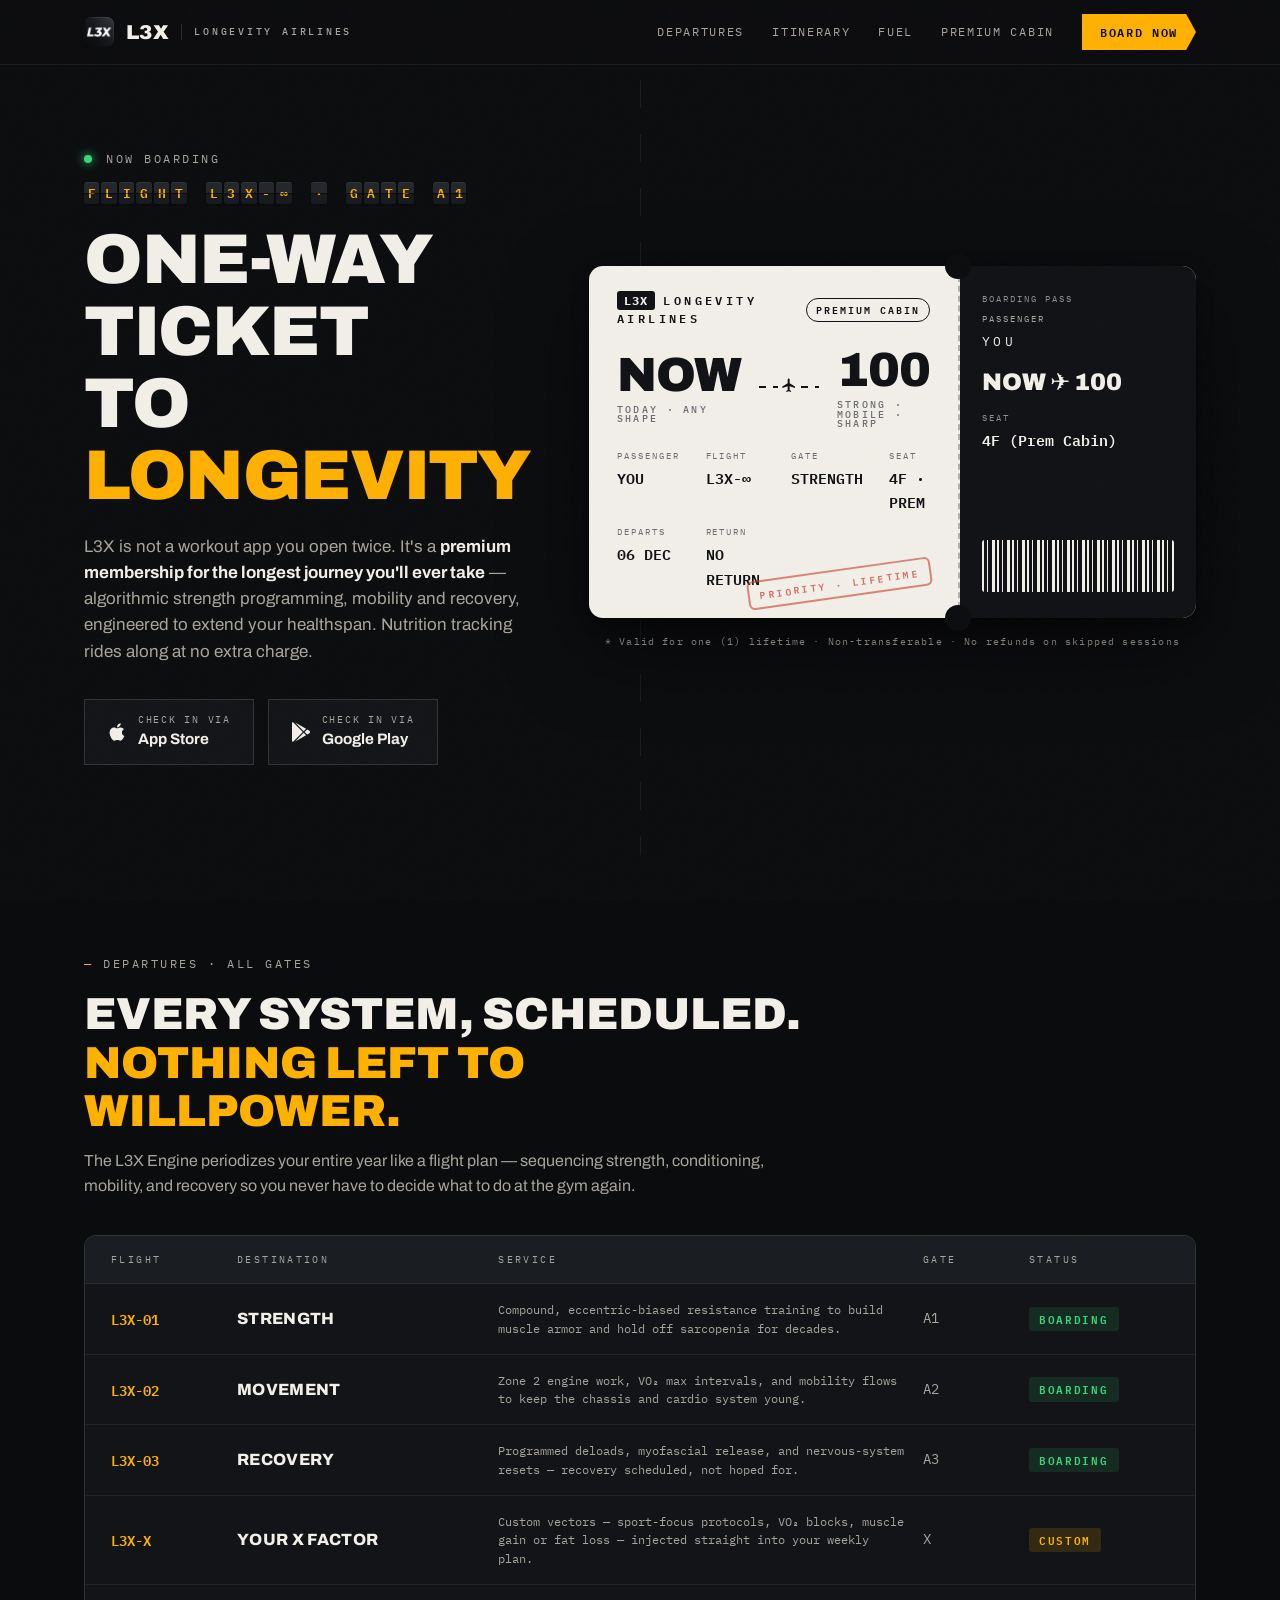
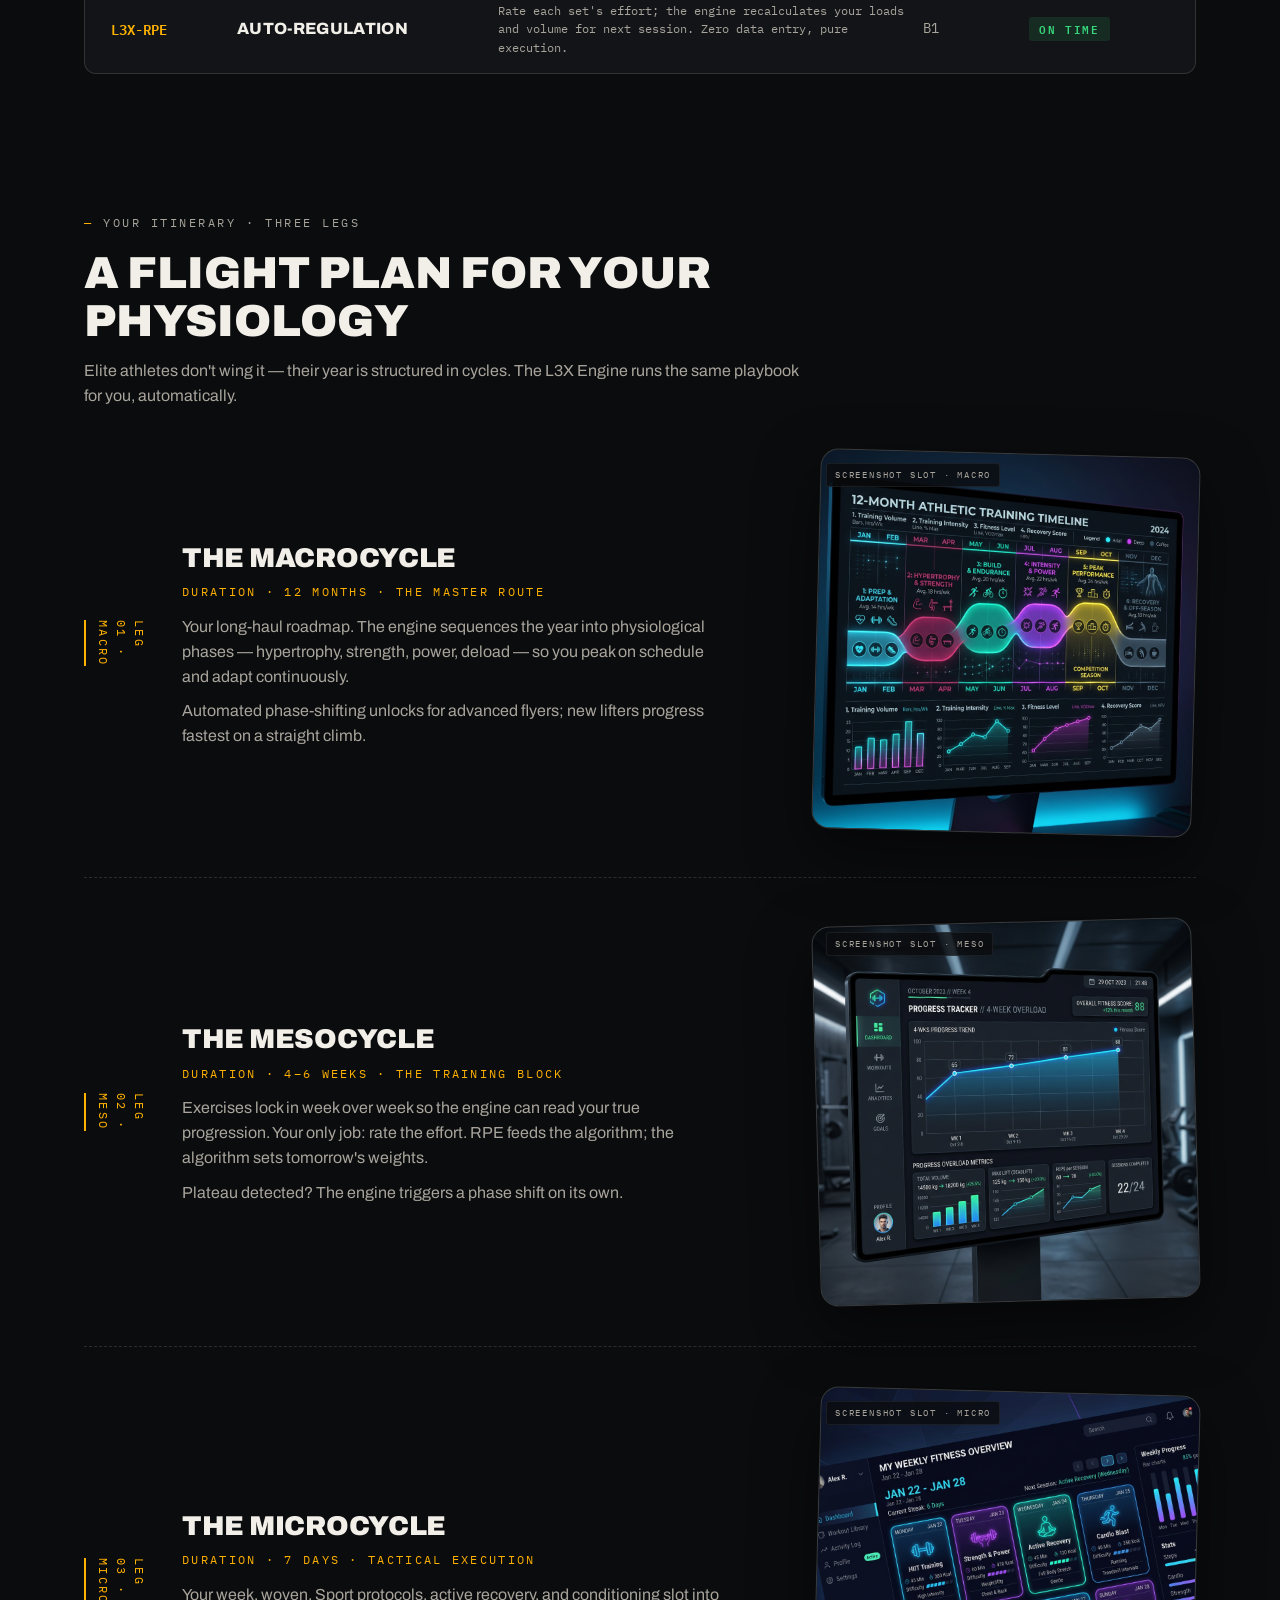
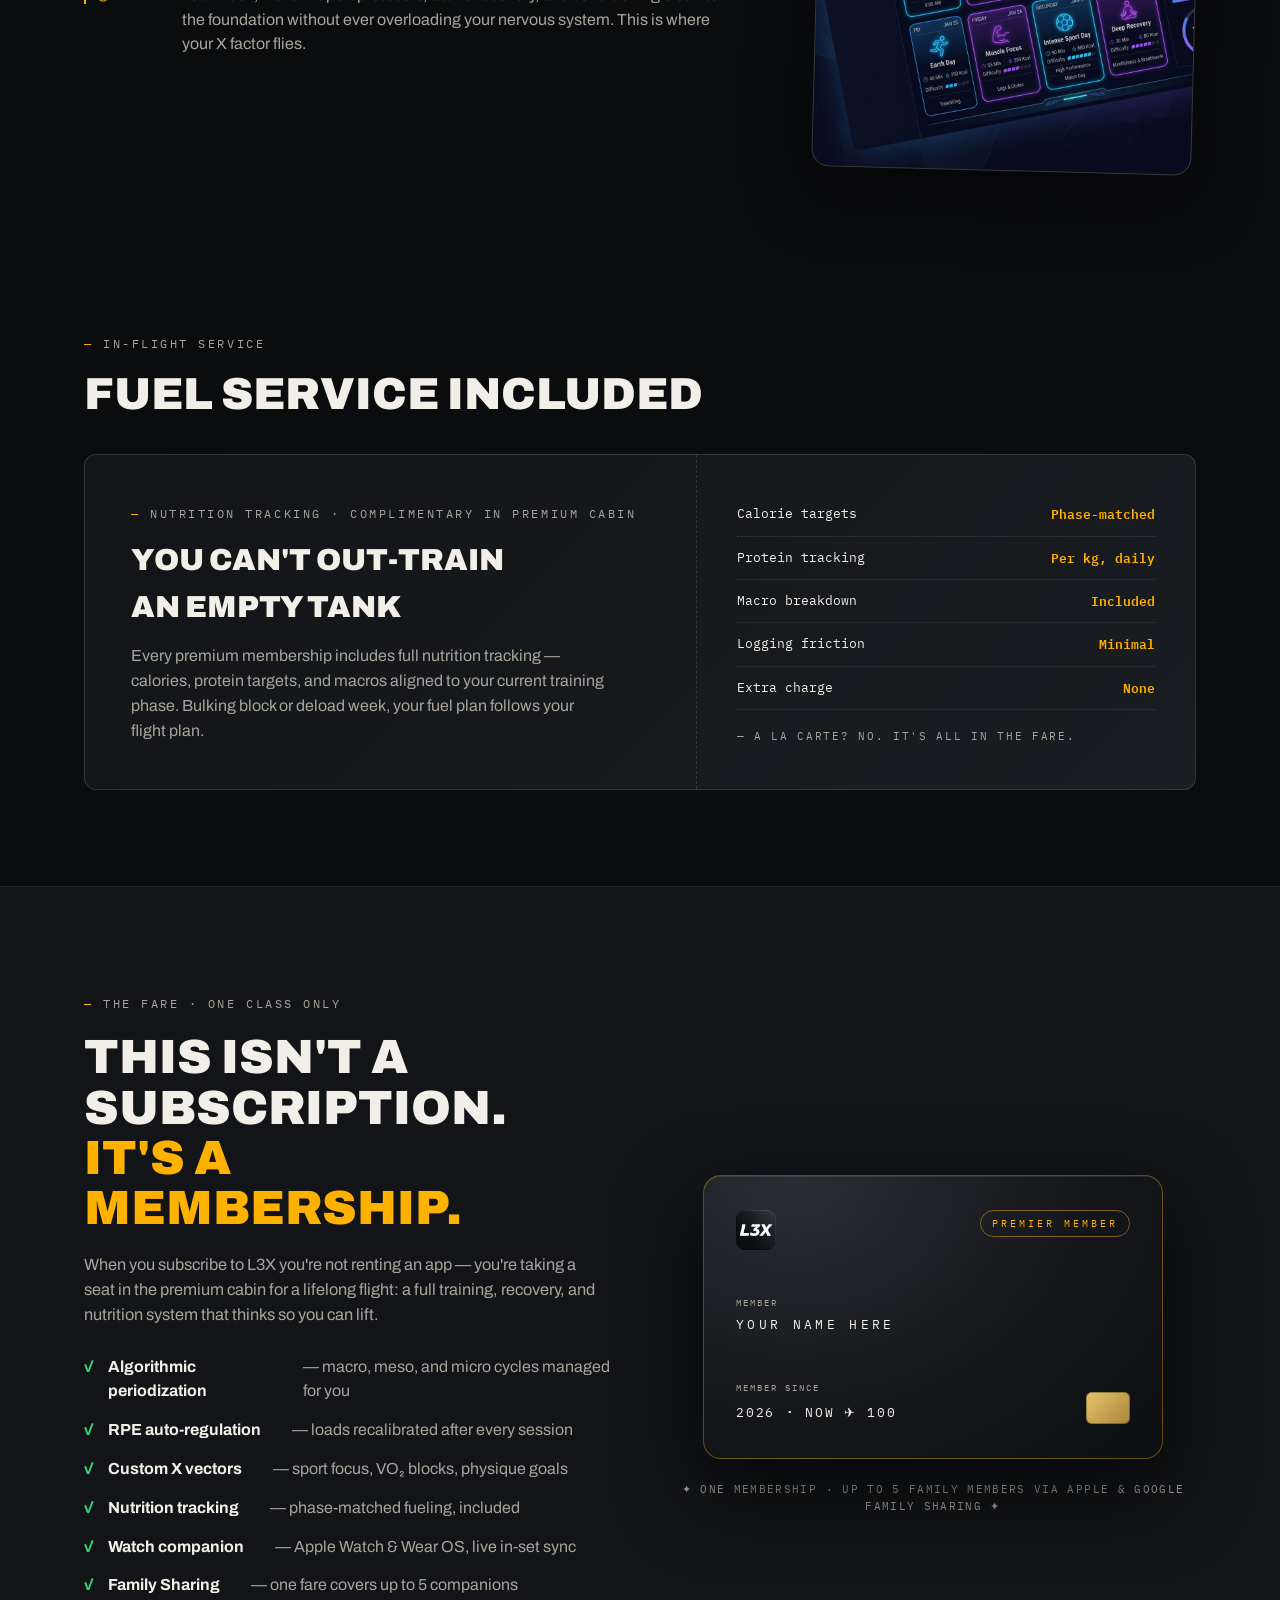
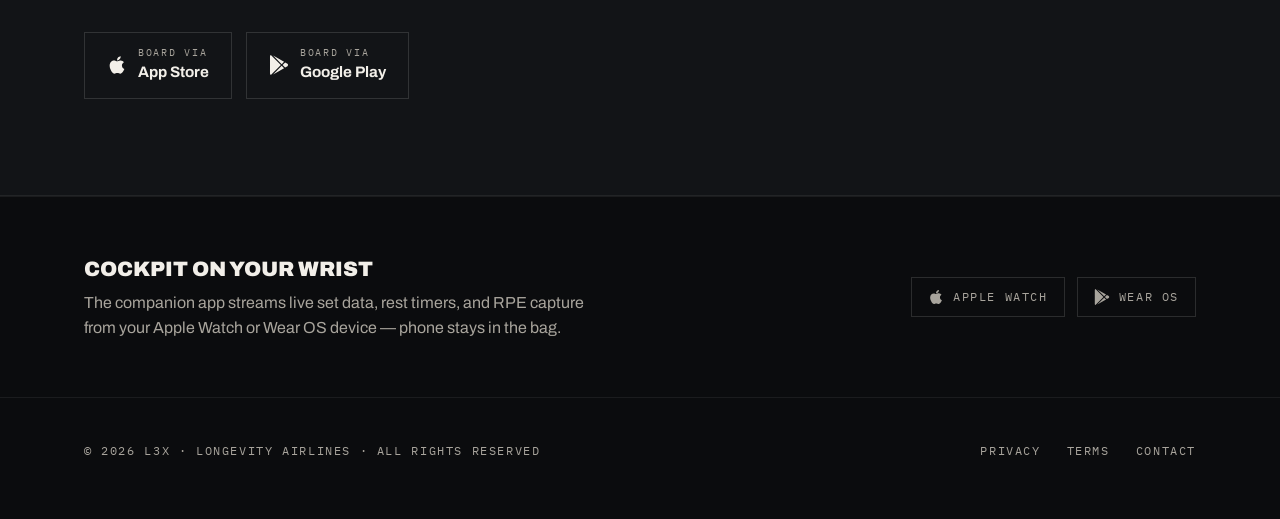
==== index.html @ 2461fdf3 "Initial import: L3X marketing site Moved from howarddkim/l3x (nexus/website/) so the site can be pub" ====
<!DOCTYPE html>
<html lang="en">
<head>
<meta charset="UTF-8">
<meta name="viewport" content="width=device-width, initial-scale=1.0">
<title>L3X — Boarding Pass to Longevity</title>
<meta name="description" content="L3X is a premium membership for strength training and longevity. Algorithmic periodization, RPE auto-regulation, and nutrition tracking — your boarding pass to a longer, stronger life.">
<link rel="preconnect" href="https://fonts.googleapis.com">
<link rel="preconnect" href="https://fonts.gstatic.com" crossorigin>
<link href="https://fonts.googleapis.com/css2?family=Archivo:wght@500;700;800;900&family=IBM+Plex+Mono:wght@400;500;600&display=swap" rel="stylesheet">
<style>
/* ============================================================
   L3X — "Boarding Pass" concept
   Palette: tarmac black / bone white / signal amber
   Type:    Archivo (display) + IBM Plex Mono (data)
   ============================================================ */
:root{
  --ink:        #0b0c0e;
  --ink-2:      #121417;
  --ink-3:      #1a1d21;
  --bone:       #f2efe9;
  --bone-dim:   #a8a49c;
  --amber:      #ffb100;
  --amber-dim:  rgba(255,177,0,.14);
  --green:      #37d67a;
  --line:       rgba(242,239,233,.14);
  --line-soft:  rgba(242,239,233,.07);
  --mono: 'IBM Plex Mono', ui-monospace, SFMono-Regular, Menlo, monospace;
  --disp: 'Archivo', 'Inter Tight', system-ui, sans-serif;
  --ease-out: cubic-bezier(.16,1,.3,1);
}
*{margin:0;padding:0;box-sizing:border-box}
html{scroll-behavior:smooth}
body{
  background:var(--ink);
  color:var(--bone);
  font-family:var(--disp);
  line-height:1.55;
  overflow-x:hidden;
  -webkit-font-smoothing:antialiased;
}
/* film grain */
body::after{
  content:"";position:fixed;inset:0;pointer-events:none;z-index:999;opacity:.05;
  background-image:url("data:image/svg+xml,%3Csvg xmlns='http://www.w3.org/2000/svg' width='160' height='160'%3E%3Cfilter id='n'%3E%3CfeTurbulence type='fractalNoise' baseFrequency='0.9' numOctaves='2'/%3E%3C/filter%3E%3Crect width='160' height='160' filter='url(%23n)' opacity='0.6'/%3E%3C/svg%3E");
}
::selection{background:var(--amber);color:var(--ink)}
a{color:inherit;text-decoration:none}
img{max-width:100%;display:block}
.container{max-width:1160px;margin:0 auto;padding:0 24px}
.mono{font-family:var(--mono)}
.amber{color:var(--amber)}
.label{
  font-family:var(--mono);font-size:.72rem;letter-spacing:.22em;
  text-transform:uppercase;color:var(--bone-dim);
}
.label::before{content:"— ";color:var(--amber)}

/* ---------- reveal-on-scroll ---------- */
.reveal{opacity:0;transform:translateY(28px);transition:opacity .8s var(--ease-out),transform .8s var(--ease-out)}
.reveal.in{opacity:1;transform:none}
.reveal.d1{transition-delay:.08s}.reveal.d2{transition-delay:.16s}.reveal.d3{transition-delay:.24s}
@media (prefers-reduced-motion: reduce){
  .reveal{opacity:1;transform:none;transition:none}
  *{animation-duration:.001s !important;animation-iteration-count:1 !important;transition-duration:.001s !important}
}

/* ============================ NAV ============================ */
.nav{
  position:fixed;top:0;left:0;right:0;z-index:100;
  border-bottom:1px solid var(--line-soft);
  background:rgba(11,12,14,.82);backdrop-filter:blur(14px);-webkit-backdrop-filter:blur(14px);
}
.nav-inner{display:flex;align-items:center;justify-content:space-between;height:64px}
.brand{display:flex;align-items:center;gap:12px;font-weight:900;font-size:1.25rem;letter-spacing:.02em}
.brand img{width:30px;height:30px;border-radius:7px}
.brand .tag{font-family:var(--mono);font-weight:500;font-size:.62rem;letter-spacing:.28em;color:var(--bone-dim);border-left:1px solid var(--line);padding-left:12px;text-transform:uppercase}
.nav-links{display:flex;align-items:center;gap:28px;font-family:var(--mono);font-size:.75rem;letter-spacing:.14em;text-transform:uppercase}
.nav-links a{color:var(--bone-dim);transition:color .2s}
.nav-links a:hover{color:var(--bone)}
.btn-board{
  color:var(--ink)!important;background:var(--amber);padding:9px 18px;font-weight:600;
  clip-path:polygon(0 0,calc(100% - 10px) 0,100% 50%,calc(100% - 10px) 100%,0 100%);
  transition:transform .2s var(--ease-out),background .2s;
}
.btn-board:hover{transform:translateX(3px);background:#ffc233}
@media(max-width:760px){.nav-links a:not(.btn-board){display:none}.brand .tag{display:none}}

/* ============================ HERO ============================ */
.hero{position:relative;padding:150px 0 90px;overflow:hidden}
.hero::before{ /* runway lights */
  content:"";position:absolute;left:50%;top:0;bottom:0;width:1px;
  background:repeating-linear-gradient(to bottom,transparent 0 26px,var(--line-soft) 26px 54px);
  z-index:0;
}
.hero-grid{position:relative;z-index:1;display:grid;grid-template-columns:1.05fr .95fr;gap:56px;align-items:center}
@media(max-width:960px){.hero-grid{grid-template-columns:1fr}}
.hero h1{
  font-size:clamp(2.6rem,5.6vw,4.4rem);font-weight:900;line-height:1.02;
  letter-spacing:-.02em;text-transform:uppercase;margin:20px 0 22px;
}
.hero h1 .dest{color:var(--amber);white-space:nowrap}
.hero p.sub{color:var(--bone-dim);font-size:1.06rem;max-width:34rem;margin-bottom:30px}
.hero p.sub strong{color:var(--bone);font-weight:700}

/* split-flap status line */
.flapline{display:flex;align-items:center;gap:14px;flex-wrap:wrap}
.flapline .dot{width:8px;height:8px;border-radius:50%;background:var(--green);box-shadow:0 0 10px var(--green);animation:pulse 1.6s infinite}
@keyframes pulse{50%{opacity:.35}}
.flapboard{display:inline-flex;gap:2px}
.flap{
  font-family:var(--mono);font-size:.82rem;font-weight:600;
  width:1.18em;height:1.72em;display:flex;align-items:center;justify-content:center;
  background:linear-gradient(180deg,#22262b 0 48%,#16191d 52% 100%);
  border-radius:3px;color:var(--amber);
  box-shadow:inset 0 1px 0 rgba(255,255,255,.06),0 1px 2px rgba(0,0,0,.5);
  position:relative;
}
.flap::after{content:"";position:absolute;left:0;right:0;top:50%;height:1px;background:rgba(0,0,0,.55)}
.flap.tick{animation:flick .09s linear}
@keyframes flick{0%{transform:rotateX(0)}50%{transform:rotateX(58deg)}100%{transform:rotateX(0)}}
.flap.space{background:transparent;box-shadow:none}
.flap.space::after{display:none}

/* store buttons */
.stores{display:flex;gap:14px;flex-wrap:wrap;margin-top:34px}
.store{
  display:flex;align-items:center;gap:11px;padding:13px 22px;
  border:1px solid var(--line);font-weight:700;font-size:.95rem;
  background:var(--ink-2);transition:border-color .25s,transform .25s var(--ease-out),background .25s;
}
.store:hover{border-color:var(--amber);transform:translateY(-2px);background:var(--ink-3)}
.store svg{width:20px;height:20px;flex:none}
.store small{display:block;font-family:var(--mono);font-weight:400;font-size:.6rem;letter-spacing:.18em;text-transform:uppercase;color:var(--bone-dim)}

/* ---------- the boarding pass ---------- */
.pass-wrap{perspective:1200px}
.pass{
  --r: 14px;
  display:grid;grid-template-columns:1fr 236px;
  color:#101114;background:var(--bone);border-radius:var(--r);
  box-shadow:0 30px 80px rgba(0,0,0,.6),0 4px 16px rgba(0,0,0,.4);
  transform-style:preserve-3d;transition:transform .3s var(--ease-out);
  position:relative;font-family:var(--mono);
}
.pass-main{padding:26px 28px;border-right:2px dashed rgba(16,17,20,.28);position:relative}
/* perforation notches */
.pass-main::before,.pass-main::after{
  content:"";position:absolute;right:-13px;width:26px;height:26px;border-radius:50%;
  background:var(--ink);z-index:2;
}
.pass-main::before{top:-13px}
.pass-main::after{bottom:-13px}
.pass-head{display:flex;justify-content:space-between;align-items:center;margin-bottom:18px}
.pass-head .airline{font-weight:600;font-size:.72rem;letter-spacing:.3em;text-transform:uppercase}
.pass-head .airline b{background:#101114;color:var(--bone);padding:2px 7px;margin-right:8px;border-radius:3px;letter-spacing:.1em}
.pass-head .class-chip{font-size:.62rem;letter-spacing:.2em;text-transform:uppercase;border:1.5px solid #101114;padding:3px 9px;border-radius:99px;font-weight:600;white-space:nowrap}
.pass-route{display:flex;align-items:center;gap:18px;margin:8px 0 20px}
.pass-route .code{font-family:var(--disp);font-weight:900;font-size:clamp(2.2rem,4vw,3rem);letter-spacing:-.02em;line-height:1}
.pass-route .code small{display:block;font-family:var(--mono);font-weight:500;font-size:.6rem;letter-spacing:.24em;color:#6b6d72;margin-top:6px;text-transform:uppercase}
.pass-route .path{flex:1;position:relative;height:2px;background:repeating-linear-gradient(90deg,#101114 0 7px,transparent 7px 14px);min-width:60px}
.pass-route .path svg{position:absolute;top:50%;left:50%;transform:translate(-50%,-58%);width:22px;height:22px;background:var(--bone);padding:0 3px}
.pass-fields{display:grid;grid-template-columns:repeat(4,auto);gap:10px 26px}
@media(max-width:500px){.pass-fields{grid-template-columns:repeat(2,auto)}}
.pf small{display:block;font-size:.56rem;letter-spacing:.22em;text-transform:uppercase;color:#6b6d72;margin-bottom:3px}
.pf span{font-weight:600;font-size:.92rem}
.pass-stamp{
  position:absolute;right:26px;bottom:20px;transform:rotate(-12deg) scale(1.15);
  border:2px solid rgba(200,60,40,.6);color:rgba(200,60,40,.72);border-radius:6px;
  font-size:.6rem;font-weight:600;letter-spacing:.26em;text-transform:uppercase;
  padding:5px 10px;white-space:nowrap;pointer-events:none;
  opacity:0;transition:opacity .5s .9s,transform .5s .9s var(--ease-out);
}
.in .pass-stamp{opacity:1;transform:rotate(-8deg) scale(1)}
.pass-fine{
  margin-top:16px;text-align:center;font-family:var(--mono);font-size:.62rem;
  letter-spacing:.12em;color:var(--bone-dim);opacity:.75;
}
.pass-stub{padding:26px 22px;display:flex;flex-direction:column;justify-content:space-between;background:#101114;color:var(--bone);border-radius:0 var(--r) var(--r) 0}
.pass-stub .pf small{color:#8b8d93}
.pass-stub .route-mini{font-family:var(--disp);font-weight:900;font-size:1.5rem;margin:12px 0 10px}
.barcode{
  height:52px;margin-top:14px;border-radius:3px;
  background:repeating-linear-gradient(90deg,var(--bone) 0 2px,transparent 2px 5px,var(--bone) 5px 6px,transparent 6px 10px,var(--bone) 10px 13px,transparent 13px 15px);
}
@media(max-width:520px){
  .pass{grid-template-columns:1fr}
  .pass-main{border-right:none;border-bottom:2px dashed rgba(16,17,20,.28);padding-bottom:64px}
  .pass-main::before{top:auto;bottom:-13px;left:-13px;right:auto}
  .pass-main::after{bottom:-13px;right:-13px}
  .pass-stub{border-radius:0 0 var(--r) var(--r)}
}

/* ======================= DEPARTURES BOARD ======================= */
section{padding:96px 0}
.board{border:1px solid var(--line);background:var(--ink-2);border-radius:12px;overflow:hidden;margin-top:36px}
.board-head,.board-row{
  display:grid;grid-template-columns:110px 1.2fr 2fr 90px 140px;gap:16px;
  padding:16px 26px;align-items:center;font-family:var(--mono);
}
.board-head{font-size:.62rem;letter-spacing:.24em;text-transform:uppercase;color:var(--bone-dim);background:var(--ink-3);border-bottom:1px solid var(--line-soft)}
.board-row{border-bottom:1px solid var(--line-soft);font-size:.86rem;transition:background .25s}
.board-row:last-child{border-bottom:none}
.board-row:hover{background:var(--amber-dim)}
.board-row .flight{color:var(--amber);font-weight:600}
.board-row .dest{font-family:var(--disp);font-weight:800;font-size:1.02rem;letter-spacing:.02em;text-transform:uppercase}
.board-row .desc{color:var(--bone-dim);font-size:.78rem;line-height:1.5}
.board-row .gate{color:var(--bone-dim)}
.status{display:inline-block;padding:4px 10px;font-size:.66rem;letter-spacing:.16em;text-transform:uppercase;font-weight:600;border-radius:3px;background:rgba(55,214,122,.12);color:var(--green)}
.status.amber{background:var(--amber-dim);color:var(--amber)}
@media(max-width:820px){
  .board-head{display:none}
  .board-row{grid-template-columns:1fr;gap:6px;padding:18px 20px}
  .board-row .gate{display:none}
}

/* ======================= ITINERARY (legs) ======================= */
.itin{position:relative}
.leg{
  display:grid;grid-template-columns:64px 1fr 380px;gap:34px;align-items:center;
  padding:44px 0;border-bottom:1px dashed var(--line);
}
.leg:last-child{border-bottom:none}
.leg-num{
  font-family:var(--mono);color:var(--amber);font-size:.72rem;letter-spacing:.2em;
  writing-mode:vertical-rl;text-orientation:mixed;text-transform:uppercase;
  border-left:2px solid var(--amber);padding-left:12px;height:min-content;
}
.leg h3{font-size:1.7rem;font-weight:900;text-transform:uppercase;letter-spacing:-.01em;margin-bottom:4px}
.leg .dur{font-family:var(--mono);font-size:.72rem;letter-spacing:.2em;color:var(--amber);text-transform:uppercase;margin-bottom:14px}
.leg p{color:var(--bone-dim);max-width:34rem}
.leg p+p{margin-top:10px}
.leg-shot{position:relative}
.leg-shot .frame{
  border:1px solid var(--line);border-radius:18px;overflow:hidden;background:var(--ink-3);
  box-shadow:0 24px 60px rgba(0,0,0,.5);
  transform:rotate(1.5deg);transition:transform .5s var(--ease-out);
}
.leg:nth-child(even) .leg-shot .frame{transform:rotate(-1.5deg)}
.leg-shot:hover .frame{transform:rotate(0) scale(1.02)}
.leg-shot .slot-tag{
  position:absolute;top:10px;left:10px;z-index:2;font-family:var(--mono);font-size:.56rem;
  letter-spacing:.2em;text-transform:uppercase;background:rgba(11,12,14,.8);color:var(--bone-dim);
  padding:4px 8px;border-radius:3px;border:1px solid var(--line-soft);
}
@media(max-width:920px){
  .leg{grid-template-columns:1fr}
  .leg-num{writing-mode:horizontal-tb;border-left:none;border-top:2px solid var(--amber);padding:8px 0 0}
  .leg-shot{max-width:420px}
}

/* ======================= FUEL (nutrition) ======================= */
.fuel-card{
  display:grid;grid-template-columns:1.1fr .9fr;border:1px solid var(--line);
  background:linear-gradient(135deg,var(--ink-2),var(--ink-3));border-radius:12px;overflow:hidden;margin-top:36px;
}
.fuel-left{padding:46px}
.fuel-left h3{font-size:1.9rem;font-weight:900;text-transform:uppercase;margin:10px 0 14px}
.fuel-left p{color:var(--bone-dim);max-width:30rem}
.fuel-right{border-left:1px dashed var(--line);padding:38px 40px;font-family:var(--mono)}
.menu-row{display:flex;justify-content:space-between;gap-row:8px;padding:11px 0;border-bottom:1px dotted var(--line);font-size:.82rem}
.menu-row:last-child{border-bottom:none}
.menu-row b{color:var(--amber);font-weight:600}
.fuel-note{margin-top:18px;font-size:.66rem;letter-spacing:.16em;text-transform:uppercase;color:var(--bone-dim)}
@media(max-width:820px){.fuel-card{grid-template-columns:1fr}.fuel-right{border-left:none;border-top:1px dashed var(--line)}}

/* ======================= PREMIUM CABIN ======================= */
.cabin{background:var(--ink-2);border-top:1px solid var(--line-soft);border-bottom:1px solid var(--line-soft)}
.cabin-grid{display:grid;grid-template-columns:1fr 1fr;gap:60px;align-items:center;margin-top:8px}
@media(max-width:920px){.cabin-grid{grid-template-columns:1fr}}
.cabin h2{font-size:clamp(2rem,4vw,3rem);font-weight:900;text-transform:uppercase;line-height:1.05;margin:16px 0 18px}
.cabin p.lead{color:var(--bone-dim);font-size:1.02rem;max-width:32rem}
.perks{list-style:none;margin:26px 0 34px;display:grid;gap:13px}
.perks li{display:flex;gap:14px;align-items:baseline;color:var(--bone)}
.perks li::before{content:"✓";font-family:var(--mono);color:var(--green);font-weight:600;flex:none}
.perks li span{color:var(--bone-dim)}
.perks li b{color:var(--bone)}
/* membership card */
.member-card{
  position:relative;border-radius:18px;padding:34px 32px;aspect-ratio:1.62;max-width:460px;margin:0 auto;
  background:
    radial-gradient(120% 160% at 20% 0%,#2a2d33 0%,#141619 55%,#0c0d10 100%);
  border:1px solid rgba(255,177,0,.35);
  box-shadow:0 30px 80px rgba(0,0,0,.65),inset 0 1px 0 rgba(255,255,255,.08);
  display:flex;flex-direction:column;justify-content:space-between;overflow:hidden;
  transition:transform .3s var(--ease-out);
}
.member-card::before{ /* sheen */
  content:"";position:absolute;inset:0;
  background:linear-gradient(115deg,transparent 30%,rgba(255,255,255,.06) 45%,transparent 60%);
  transform:translateX(-100%);animation:sheen 5.5s ease-in-out infinite;
}
@keyframes sheen{0%,60%{transform:translateX(-100%)}85%,100%{transform:translateX(100%)}}
.mc-top{display:flex;justify-content:space-between;align-items:flex-start}
.mc-top img{width:40px;height:40px;border-radius:9px}
.mc-tier{font-family:var(--mono);font-size:.62rem;letter-spacing:.3em;text-transform:uppercase;color:var(--amber);border:1px solid rgba(255,177,0,.45);padding:5px 11px;border-radius:99px}
.mc-name{font-family:var(--mono);font-size:.8rem;letter-spacing:.26em;text-transform:uppercase;color:var(--bone)}
.mc-name small{display:block;font-size:.56rem;letter-spacing:.22em;color:var(--bone-dim);margin-bottom:6px}
.mc-bottom{display:flex;justify-content:space-between;align-items:flex-end;font-family:var(--mono)}
.mc-since small{display:block;font-size:.56rem;letter-spacing:.22em;text-transform:uppercase;color:var(--bone-dim);margin-bottom:4px}
.mc-since span{font-size:.8rem;letter-spacing:.14em}
.mc-chip{width:44px;height:32px;border-radius:6px;background:linear-gradient(135deg,#e8c56a,#a8853a);box-shadow:inset 0 0 0 1px rgba(0,0,0,.3)}
.family-note{margin-top:22px;font-family:var(--mono);font-size:.7rem;letter-spacing:.12em;color:var(--bone-dim);text-transform:uppercase;text-align:center}

/* ======================= WEARABLE STRIP ======================= */
.strip{border-top:1px solid var(--line-soft);padding:56px 0}
.strip-inner{display:flex;align-items:center;justify-content:space-between;gap:30px;flex-wrap:wrap}
.strip h3{font-size:1.3rem;font-weight:900;text-transform:uppercase}
.strip p{color:var(--bone-dim);max-width:32rem;margin-top:6px}
.strip .badges{display:flex;gap:12px}
.strip .badge{display:flex;align-items:center;gap:9px;font-family:var(--mono);font-size:.72rem;letter-spacing:.14em;text-transform:uppercase;border:1px solid var(--line);padding:10px 16px;color:var(--bone-dim)}
.strip .badge svg{width:16px;height:16px}

/* ======================= FOOTER ======================= */
footer{border-top:1px solid var(--line-soft);padding:44px 0 60px}
.foot{display:flex;justify-content:space-between;align-items:center;gap:20px;flex-wrap:wrap;font-family:var(--mono);font-size:.72rem;letter-spacing:.14em;text-transform:uppercase;color:var(--bone-dim)}
.foot a:hover{color:var(--bone)}
.foot .links{display:flex;gap:26px}

/* section headers */
.sec-head{max-width:720px}
.sec-head h2{font-size:clamp(1.9rem,3.6vw,2.8rem);font-weight:900;text-transform:uppercase;line-height:1.08;margin:14px 0 14px}
.sec-head p{color:var(--bone-dim)}
</style>
</head>
<body>

<!-- ============================ NAV ============================ -->
<header class="nav">
  <div class="container nav-inner">
    <a href="#" class="brand">
      <img src="assets/app_logo.jpg" alt="L3X logo">
      L3X <span class="tag">Longevity Airlines</span>
    </a>
    <nav class="nav-links">
      <a href="#departures">Departures</a>
      <a href="#itinerary">Itinerary</a>
      <a href="#fuel">Fuel</a>
      <a href="#cabin">Premium Cabin</a>
      <a href="#cabin" class="btn-board">Board Now</a>
    </nav>
  </div>
</header>

<!-- ============================ HERO ============================ -->
<section class="hero">
  <div class="container hero-grid">
    <div class="reveal in">
      <div class="flapline">
        <span class="dot"></span>
        <span class="mono" style="font-size:.72rem;letter-spacing:.22em;color:var(--bone-dim)">NOW BOARDING</span>
        <span class="flapboard" id="flap-status" aria-label="Flight L3X to Longevity"></span>
      </div>
      <h1>One-way ticket<br>to <span class="dest" id="flap-dest">Longevity</span></h1>
      <p class="sub">L3X is not a workout app you open twice. It's a <strong>premium membership for the longest journey you'll ever take</strong> — algorithmic strength programming, mobility and recovery, engineered to extend your healthspan. Nutrition tracking rides along at no extra charge.</p>
      <div class="stores">
        <a href="#" class="store">
          <svg viewBox="0 0 384 512" fill="currentColor"><path d="M318.7 268.7c-.2-36.7 16.4-64.4 50-84.8-18.8-26.9-47.2-41.7-84.7-44.6-35.5-2.8-74.3 20.7-88.5 20.7-15 0-49.4-19.7-76.4-19.7C63.3 141.2 4 184.8 4 273.5q0 39.3 14.4 81.2c12.8 36.7 59 126.7 107.2 125.2 25.2-.6 43-17.9 75.8-17.9 31.8 0 48.3 17.9 76.4 17.9 48.6-.7 90.4-82.5 102.6-119.3-65.2-30.7-61.7-90-61.7-91.9zm-56.6-164.2c27.3-32.4 24.8-61.9 24-72.5-24.1 1.4-52 16.4-67.9 34.9-17.5 19.8-27.8 44.3-25.6 71.9 26.1 2 49.9-11.4 69.5-34.3z"/></svg>
          <span><small>Check in via</small>App Store</span>
        </a>
        <a href="#" class="store">
          <svg viewBox="0 0 512 512" fill="currentColor"><path d="M325.3 234.3L104.6 13l280.8 161.2-60.1 60.1zM47 0C34 6.8 25.3 19.2 25.3 35.3v441.3c0 16.1 8.7 28.5 21.7 35.3l256.6-256L47 0zm425.2 225.6l-58.9-34.1-65.7 64.5 65.7 64.5 60.1-34.1c18-14.3 18-46.5-1.2-60.8zM104.6 499l280.8-161.2-60.1-60.1L104.6 499z"/></svg>
          <span><small>Check in via</small>Google Play</span>
        </a>
      </div>
    </div>

    <!-- Boarding pass -->
    <div class="pass-wrap reveal in d2">
      <div class="pass" id="pass">
        <div class="pass-main">
          <div class="pass-head">
            <span class="airline"><b>L3X</b>Longevity Airlines</span>
            <span class="class-chip">Premium Cabin</span>
          </div>
          <div class="pass-route">
            <div class="code">NOW<small>Today · Any shape</small></div>
            <div class="path">
              <svg viewBox="0 0 24 24" fill="#101114"><path d="M21 16v-2l-8-5V3.5a1.5 1.5 0 0 0-3 0V9l-8 5v2l8-2.5V19l-2 1.5V22l3.5-1 3.5 1v-1.5L13 19v-5.5l8 2.5z"/></svg>
            </div>
            <div class="code">100<small>Strong · Mobile · Sharp</small></div>
          </div>
          <div class="pass-fields">
            <div class="pf"><small>Passenger</small><span>YOU</span></div>
            <div class="pf"><small>Flight</small><span>L3X-∞</span></div>
            <div class="pf"><small>Gate</small><span>STRENGTH</span></div>
            <div class="pf"><small>Seat</small><span>4F · PREM</span></div>
            <div class="pf"><small>Departs</small><span id="pass-date">TODAY</span></div>
            <div class="pf"><small>Return</small><span>NO RETURN</span></div>
          </div>
          <div class="pass-stamp">Priority · Lifetime</div>
        </div>
        <div class="pass-stub">
          <div>
            <div class="pf" style="margin-bottom:6px"><small>Boarding Pass</small></div>
            <div class="mc-name"><small>Passenger</small>YOU</div>
            <div class="route-mini">NOW ✈ 100</div>
            <div class="pf"><small>Seat</small><span>4F (Prem Cabin)</span></div>
          </div>
          <div class="barcode" role="img" aria-label="barcode"></div>
        </div>
      </div>
      <p class="pass-fine">* Valid for one (1) lifetime · Non-transferable · No refunds on skipped sessions</p>
    </div>
  </div>
</section>

<!-- ======================== DEPARTURES ======================== -->
<section id="departures">
  <div class="container">
    <div class="sec-head reveal">
      <span class="label">Departures · All gates</span>
      <h2>Every system, scheduled.<br><span class="amber">Nothing left to willpower.</span></h2>
      <p>The L3X Engine periodizes your entire year like a flight plan — sequencing strength, conditioning, mobility, and recovery so you never have to decide what to do at the gym again.</p>
    </div>
    <div class="board reveal d1">
      <div class="board-head">
        <span>Flight</span><span>Destination</span><span>Service</span><span>Gate</span><span>Status</span>
      </div>
      <div class="board-row">
        <span class="flight">L3X-01</span>
        <span class="dest">Strength</span>
        <span class="desc">Compound, eccentric-biased resistance training to build muscle armor and hold off sarcopenia for decades.</span>
        <span class="gate">A1</span>
        <span><span class="status">Boarding</span></span>
      </div>
      <div class="board-row">
        <span class="flight">L3X-02</span>
        <span class="dest">Movement</span>
        <span class="desc">Zone 2 engine work, VO₂ max intervals, and mobility flows to keep the chassis and cardio system young.</span>
        <span class="gate">A2</span>
        <span><span class="status">Boarding</span></span>
      </div>
      <div class="board-row">
        <span class="flight">L3X-03</span>
        <span class="dest">Recovery</span>
        <span class="desc">Programmed deloads, myofascial release, and nervous-system resets — recovery scheduled, not hoped for.</span>
        <span class="gate">A3</span>
        <span><span class="status">Boarding</span></span>
      </div>
      <div class="board-row">
        <span class="flight">L3X-X</span>
        <span class="dest">Your X Factor</span>
        <span class="desc">Custom vectors — sport-focus protocols, VO₂ blocks, muscle gain or fat loss — injected straight into your weekly plan.</span>
        <span class="gate">X</span>
        <span><span class="status amber">Custom</span></span>
      </div>
      <div class="board-row">
        <span class="flight">L3X-RPE</span>
        <span class="dest">Auto-Regulation</span>
        <span class="desc">Rate each set's effort; the engine recalculates your loads and volume for next session. Zero data entry, pure execution.</span>
        <span class="gate">B1</span>
        <span><span class="status">On Time</span></span>
      </div>
    </div>
  </div>
</section>

<!-- ======================== ITINERARY ======================== -->
<section id="itinerary" style="padding-top:40px">
  <div class="container">
    <div class="sec-head reveal">
      <span class="label">Your itinerary · Three legs</span>
      <h2>A flight plan for your physiology</h2>
      <p>Elite athletes don't wing it — their year is structured in cycles. The L3X Engine runs the same playbook for you, automatically.</p>
    </div>
    <div class="itin">
      <div class="leg reveal">
        <div class="leg-num">Leg 01 · Macro</div>
        <div>
          <h3>The Macrocycle</h3>
          <div class="dur">Duration · 12 months · The master route</div>
          <p>Your long-haul roadmap. The engine sequences the year into physiological phases — hypertrophy, strength, power, deload — so you peak on schedule and adapt continuously.</p>
          <p>Automated phase-shifting unlocks for advanced flyers; new lifters progress fastest on a straight climb.</p>
        </div>
        <div class="leg-shot">
          <span class="slot-tag">Screenshot slot · macro</span>
          <div class="frame"><img src="assets/l3x_macro.png" alt="Macrocycle timeline in L3X"></div>
        </div>
      </div>
      <div class="leg reveal">
        <div class="leg-num">Leg 02 · Meso</div>
        <div>
          <h3>The Mesocycle</h3>
          <div class="dur">Duration · 4–6 weeks · The training block</div>
          <p>Exercises lock in week over week so the engine can read your true progression. Your only job: rate the effort. RPE feeds the algorithm; the algorithm sets tomorrow's weights.</p>
          <p>Plateau detected? The engine triggers a phase shift on its own.</p>
        </div>
        <div class="leg-shot">
          <span class="slot-tag">Screenshot slot · meso</span>
          <div class="frame"><img src="assets/l3x_meso.png" alt="Mesocycle view in L3X"></div>
        </div>
      </div>
      <div class="leg reveal">
        <div class="leg-num">Leg 03 · Micro</div>
        <div>
          <h3>The Microcycle</h3>
          <div class="dur">Duration · 7 days · Tactical execution</div>
          <p>Your week, woven. Sport protocols, active recovery, and conditioning slot into the foundation without ever overloading your nervous system. This is where your X factor flies.</p>
        </div>
        <div class="leg-shot">
          <span class="slot-tag">Screenshot slot · micro</span>
          <div class="frame"><img src="assets/l3x_micro.png" alt="Microcycle calendar in L3X"></div>
        </div>
      </div>
    </div>
  </div>
</section>

<!-- ======================== FUEL ======================== -->
<section id="fuel" style="padding-top:20px">
  <div class="container">
    <div class="sec-head reveal">
      <span class="label">In-flight service</span>
      <h2>Fuel service included</h2>
    </div>
    <div class="fuel-card reveal d1">
      <div class="fuel-left">
        <span class="label">Nutrition tracking · Complimentary in Premium Cabin</span>
        <h3>You can't out-train<br>an empty tank</h3>
        <p>Every premium membership includes full nutrition tracking — calories, protein targets, and macros aligned to your current training phase. Bulking block or deload week, your fuel plan follows your flight plan.</p>
      </div>
      <div class="fuel-right">
        <div class="menu-row"><span>Calorie targets</span><b>Phase-matched</b></div>
        <div class="menu-row"><span>Protein tracking</span><b>Per kg, daily</b></div>
        <div class="menu-row"><span>Macro breakdown</span><b>Included</b></div>
        <div class="menu-row"><span>Logging friction</span><b>Minimal</b></div>
        <div class="menu-row"><span>Extra charge</span><b>None</b></div>
        <div class="fuel-note">— A la carte? No. It's all in the fare.</div>
      </div>
    </div>
  </div>
</section>

<!-- ======================== PREMIUM CABIN ======================== -->
<section id="cabin" class="cabin">
  <div class="container">
    <div class="cabin-grid">
      <div class="reveal">
        <span class="label">The fare · One class only</span>
        <h2>This isn't a subscription.<br><span class="amber">It's a membership.</span></h2>
        <p class="lead">When you subscribe to L3X you're not renting an app — you're taking a seat in the premium cabin for a lifelong flight: a full training, recovery, and nutrition system that thinks so you can lift.</p>
        <ul class="perks">
          <li><b>Algorithmic periodization</b>&nbsp;<span>— macro, meso, and micro cycles managed for you</span></li>
          <li><b>RPE auto-regulation</b>&nbsp;<span>— loads recalibrated after every session</span></li>
          <li><b>Custom X vectors</b>&nbsp;<span>— sport focus, VO₂ blocks, physique goals</span></li>
          <li><b>Nutrition tracking</b>&nbsp;<span>— phase-matched fueling, included</span></li>
          <li><b>Watch companion</b>&nbsp;<span>— Apple Watch &amp; Wear OS, live in-set sync</span></li>
          <li><b>Family Sharing</b>&nbsp;<span>— one fare covers up to 5 companions</span></li>
        </ul>
        <div class="stores" style="margin-top:0">
          <a href="#" class="store">
            <svg viewBox="0 0 384 512" fill="currentColor"><path d="M318.7 268.7c-.2-36.7 16.4-64.4 50-84.8-18.8-26.9-47.2-41.7-84.7-44.6-35.5-2.8-74.3 20.7-88.5 20.7-15 0-49.4-19.7-76.4-19.7C63.3 141.2 4 184.8 4 273.5q0 39.3 14.4 81.2c12.8 36.7 59 126.7 107.2 125.2 25.2-.6 43-17.9 75.8-17.9 31.8 0 48.3 17.9 76.4 17.9 48.6-.7 90.4-82.5 102.6-119.3-65.2-30.7-61.7-90-61.7-91.9zm-56.6-164.2c27.3-32.4 24.8-61.9 24-72.5-24.1 1.4-52 16.4-67.9 34.9-17.5 19.8-27.8 44.3-25.6 71.9 26.1 2 49.9-11.4 69.5-34.3z"/></svg>
            <span><small>Board via</small>App Store</span>
          </a>
          <a href="#" class="store">
            <svg viewBox="0 0 512 512" fill="currentColor"><path d="M325.3 234.3L104.6 13l280.8 161.2-60.1 60.1zM47 0C34 6.8 25.3 19.2 25.3 35.3v441.3c0 16.1 8.7 28.5 21.7 35.3l256.6-256L47 0zm425.2 225.6l-58.9-34.1-65.7 64.5 65.7 64.5 60.1-34.1c18-14.3 18-46.5-1.2-60.8zM104.6 499l280.8-161.2-60.1-60.1L104.6 499z"/></svg>
            <span><small>Board via</small>Google Play</span>
          </a>
        </div>
      </div>
      <div class="reveal d2">
        <div class="member-card" id="membercard">
          <div class="mc-top">
            <img src="assets/app_logo.jpg" alt="">
            <span class="mc-tier">Premier Member</span>
          </div>
          <div class="mc-name"><small>Member</small>YOUR NAME HERE</div>
          <div class="mc-bottom">
            <div class="mc-since"><small>Member since</small><span id="mc-year">2026</span> · <span>NOW ✈ 100</span></div>
            <div class="mc-chip"></div>
          </div>
        </div>
        <div class="family-note">✦ One membership · Up to 5 family members via Apple &amp; Google Family Sharing ✦</div>
      </div>
    </div>
  </div>
</section>

<!-- ======================== WEARABLE STRIP ======================== -->
<div class="strip">
  <div class="container strip-inner reveal">
    <div>
      <h3>Cockpit on your wrist</h3>
      <p>The companion app streams live set data, rest timers, and RPE capture from your Apple Watch or Wear OS device — phone stays in the bag.</p>
    </div>
    <div class="badges">
      <span class="badge"><svg viewBox="0 0 384 512" fill="currentColor"><path d="M318.7 268.7c-.2-36.7 16.4-64.4 50-84.8-18.8-26.9-47.2-41.7-84.7-44.6-35.5-2.8-74.3 20.7-88.5 20.7-15 0-49.4-19.7-76.4-19.7C63.3 141.2 4 184.8 4 273.5q0 39.3 14.4 81.2c12.8 36.7 59 126.7 107.2 125.2 25.2-.6 43-17.9 75.8-17.9 31.8 0 48.3 17.9 76.4 17.9 48.6-.7 90.4-82.5 102.6-119.3-65.2-30.7-61.7-90-61.7-91.9zm-56.6-164.2c27.3-32.4 24.8-61.9 24-72.5-24.1 1.4-52 16.4-67.9 34.9-17.5 19.8-27.8 44.3-25.6 71.9 26.1 2 49.9-11.4 69.5-34.3z"/></svg>Apple Watch</span>
      <span class="badge"><svg viewBox="0 0 512 512" fill="currentColor"><path d="M325.3 234.3L104.6 13l280.8 161.2-60.1 60.1zM47 0C34 6.8 25.3 19.2 25.3 35.3v441.3c0 16.1 8.7 28.5 21.7 35.3l256.6-256L47 0zm425.2 225.6l-58.9-34.1-65.7 64.5 65.7 64.5 60.1-34.1c18-14.3 18-46.5-1.2-60.8zM104.6 499l280.8-161.2-60.1-60.1L104.6 499z"/></svg>Wear OS</span>
    </div>
  </div>
</div>

<!-- ======================== FOOTER ======================== -->
<footer>
  <div class="container foot">
    <span>© 2026 L3X · Longevity Airlines · All rights reserved</span>
    <div class="links">
      <a href="privacy.html">Privacy</a>
      <a href="terms.html">Terms</a>
      <a href="#">Contact</a>
    </div>
  </div>
</footer>

<script>
(function(){
  var reduced = window.matchMedia('(prefers-reduced-motion: reduce)').matches;

  /* ---------- reveal on scroll ---------- */
  var io = new IntersectionObserver(function(entries){
    entries.forEach(function(e){
      if(e.isIntersecting){ e.target.classList.add('in'); io.unobserve(e.target); }
    });
  },{threshold:.15});
  document.querySelectorAll('.reveal').forEach(function(el){ io.observe(el); });

  /* ---------- split-flap status board ---------- */
  var CHARS = 'ABCDEFGHIJKLMNOPQRSTUVWXYZ0123456789·-∞ ';
  function buildBoard(el, width){
    el.innerHTML = '';
    var flaps = [];
    for(var i=0;i<width;i++){
      var s = document.createElement('span');
      s.className = 'flap space';
      s.textContent = ' ';
      el.appendChild(s);
      flaps.push(s);
    }
    return flaps;
  }
  function setBoard(flaps, text){
    text = text.toUpperCase();
    flaps.forEach(function(flap, i){
      var target = i < text.length ? text[i] : ' ';
      if(flap.textContent === target) return;
      if(reduced){
        flap.textContent = target === ' ' ? ' ' : target;
        flap.classList.toggle('space', target === ' ');
        return;
      }
      var spins = 3 + Math.floor(Math.random()*6);
      var delay = i * 28;
      setTimeout(function tick(){
        flap.classList.remove('space');
        if(spins-- <= 0){
          flap.textContent = target === ' ' ? ' ' : target;
          flap.classList.toggle('space', target === ' ');
          return;
        }
        flap.textContent = CHARS[Math.floor(Math.random()*CHARS.length)];
        flap.classList.remove('tick'); void flap.offsetWidth; flap.classList.add('tick');
        setTimeout(tick, 55);
      }, delay);
    });
  }
  var statusEl = document.getElementById('flap-status');
  if(statusEl){
    var msgs = ['FLIGHT L3X-∞ · GATE A1','DEST · LONGEVITY','SEAT 4F · PREMIUM','STATUS · BOARDING'];
    var flaps = buildBoard(statusEl, Math.max.apply(null, msgs.map(function(m){return m.length;})));
    var mi = 0;
    setBoard(flaps, msgs[0]);
    setInterval(function(){ mi = (mi+1)%msgs.length; setBoard(flaps, msgs[mi]); }, 4200);
  }

  /* ---------- rotating destination word ---------- */
  var destEl = document.getElementById('flap-dest');
  if(destEl && !reduced){
    var words = ['Longevity','Strength','Mobility','Year 100'];
    var wi = 0;
    setInterval(function(){
      wi = (wi+1)%words.length;
      destEl.style.transition = 'opacity .25s';
      destEl.style.opacity = 0;
      setTimeout(function(){ destEl.textContent = words[wi]; destEl.style.opacity = 1; }, 260);
    }, 3400);
  }

  /* ---------- boarding pass tilt ---------- */
  var pass = document.getElementById('pass');
  if(pass && !reduced && matchMedia('(pointer:fine)').matches){
    var wrap = pass.parentElement;
    wrap.addEventListener('mousemove', function(e){
      var r = wrap.getBoundingClientRect();
      var x = (e.clientX - r.left)/r.width - .5;
      var y = (e.clientY - r.top)/r.height - .5;
      pass.style.transform = 'rotateY('+(x*7)+'deg) rotateX('+(-y*7)+'deg)';
    });
    wrap.addEventListener('mouseleave', function(){ pass.style.transform = ''; });
  }

  /* ---------- live-ish details ---------- */
  var d = new Date();
  var months = ['JAN','FEB','MAR','APR','MAY','JUN','JUL','AUG','SEP','OCT','NOV','DEC'];
  var dateEl = document.getElementById('pass-date');
  if(dateEl) dateEl.textContent = String(d.getDate()).padStart(2,'0') + ' ' + months[d.getMonth()];
  var yearEl = document.getElementById('mc-year');
  if(yearEl) yearEl.textContent = d.getFullYear();
})();
</script>
</body>
</html>
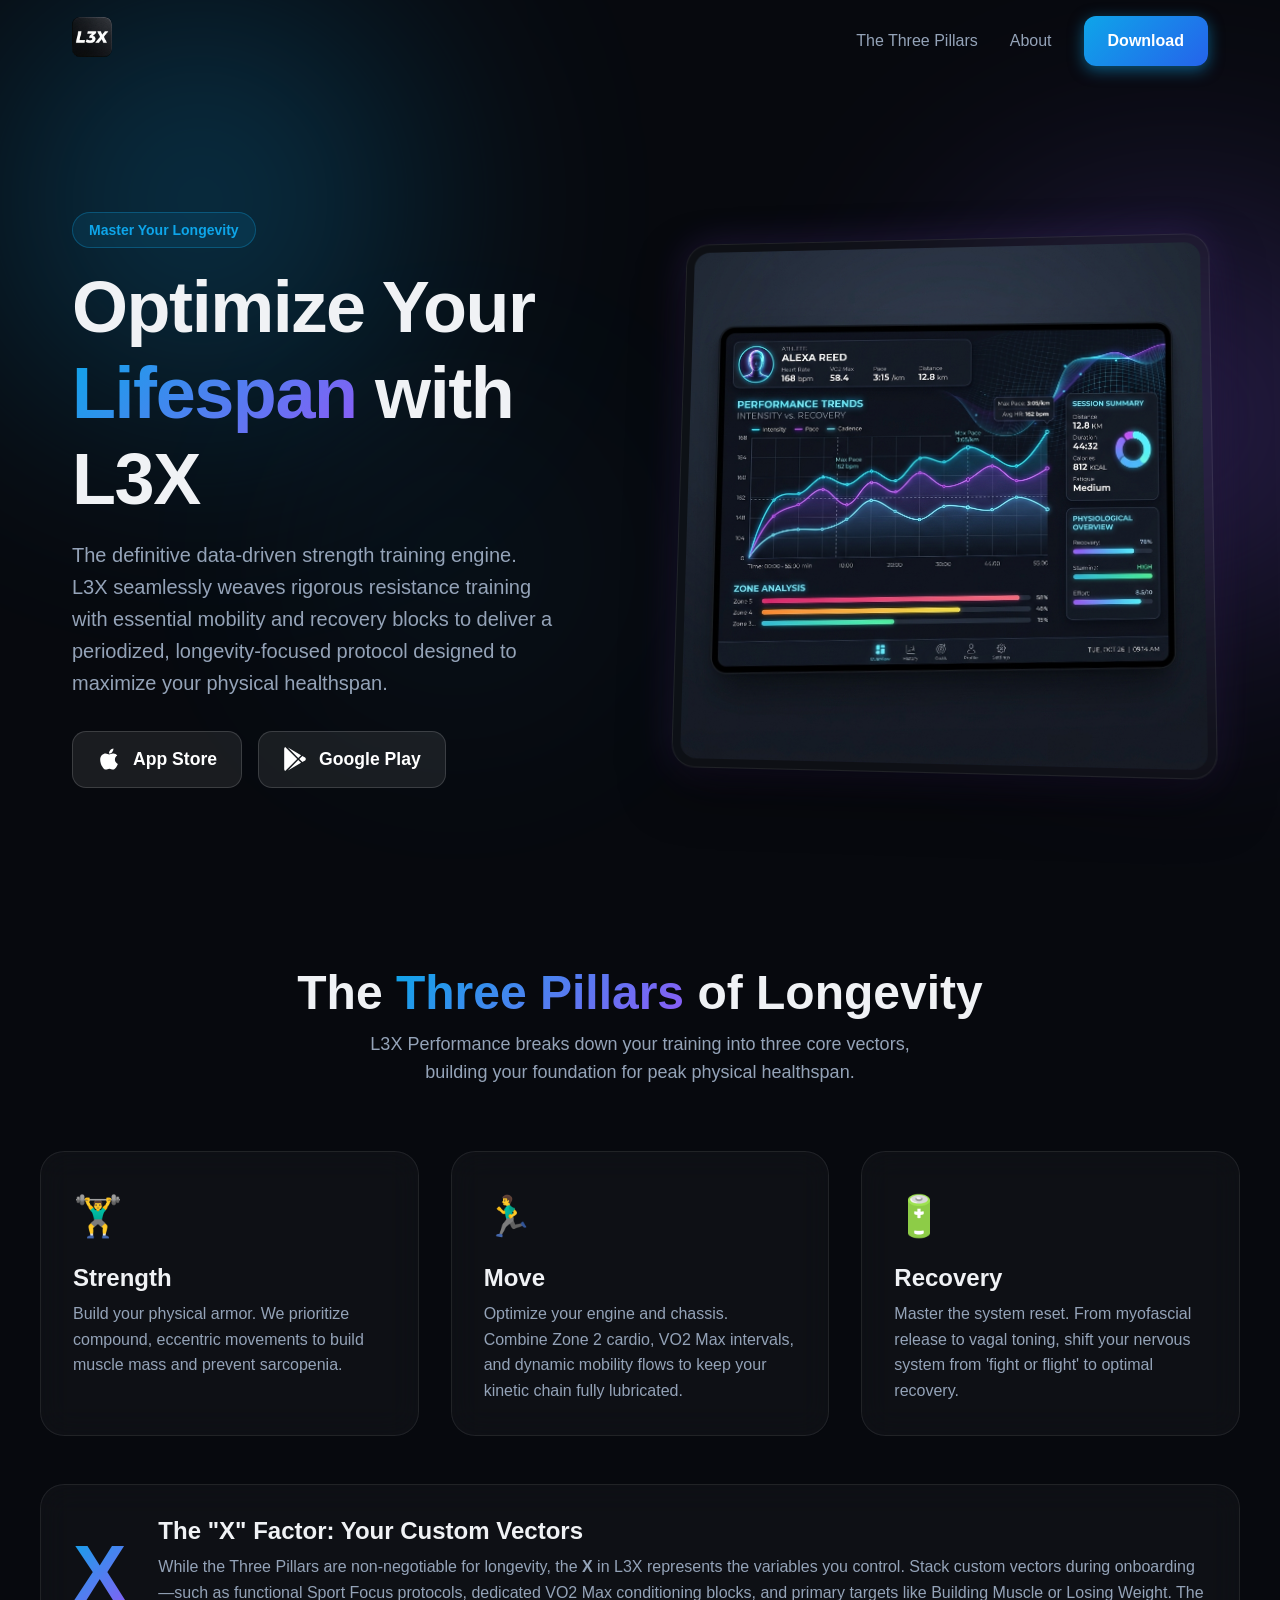
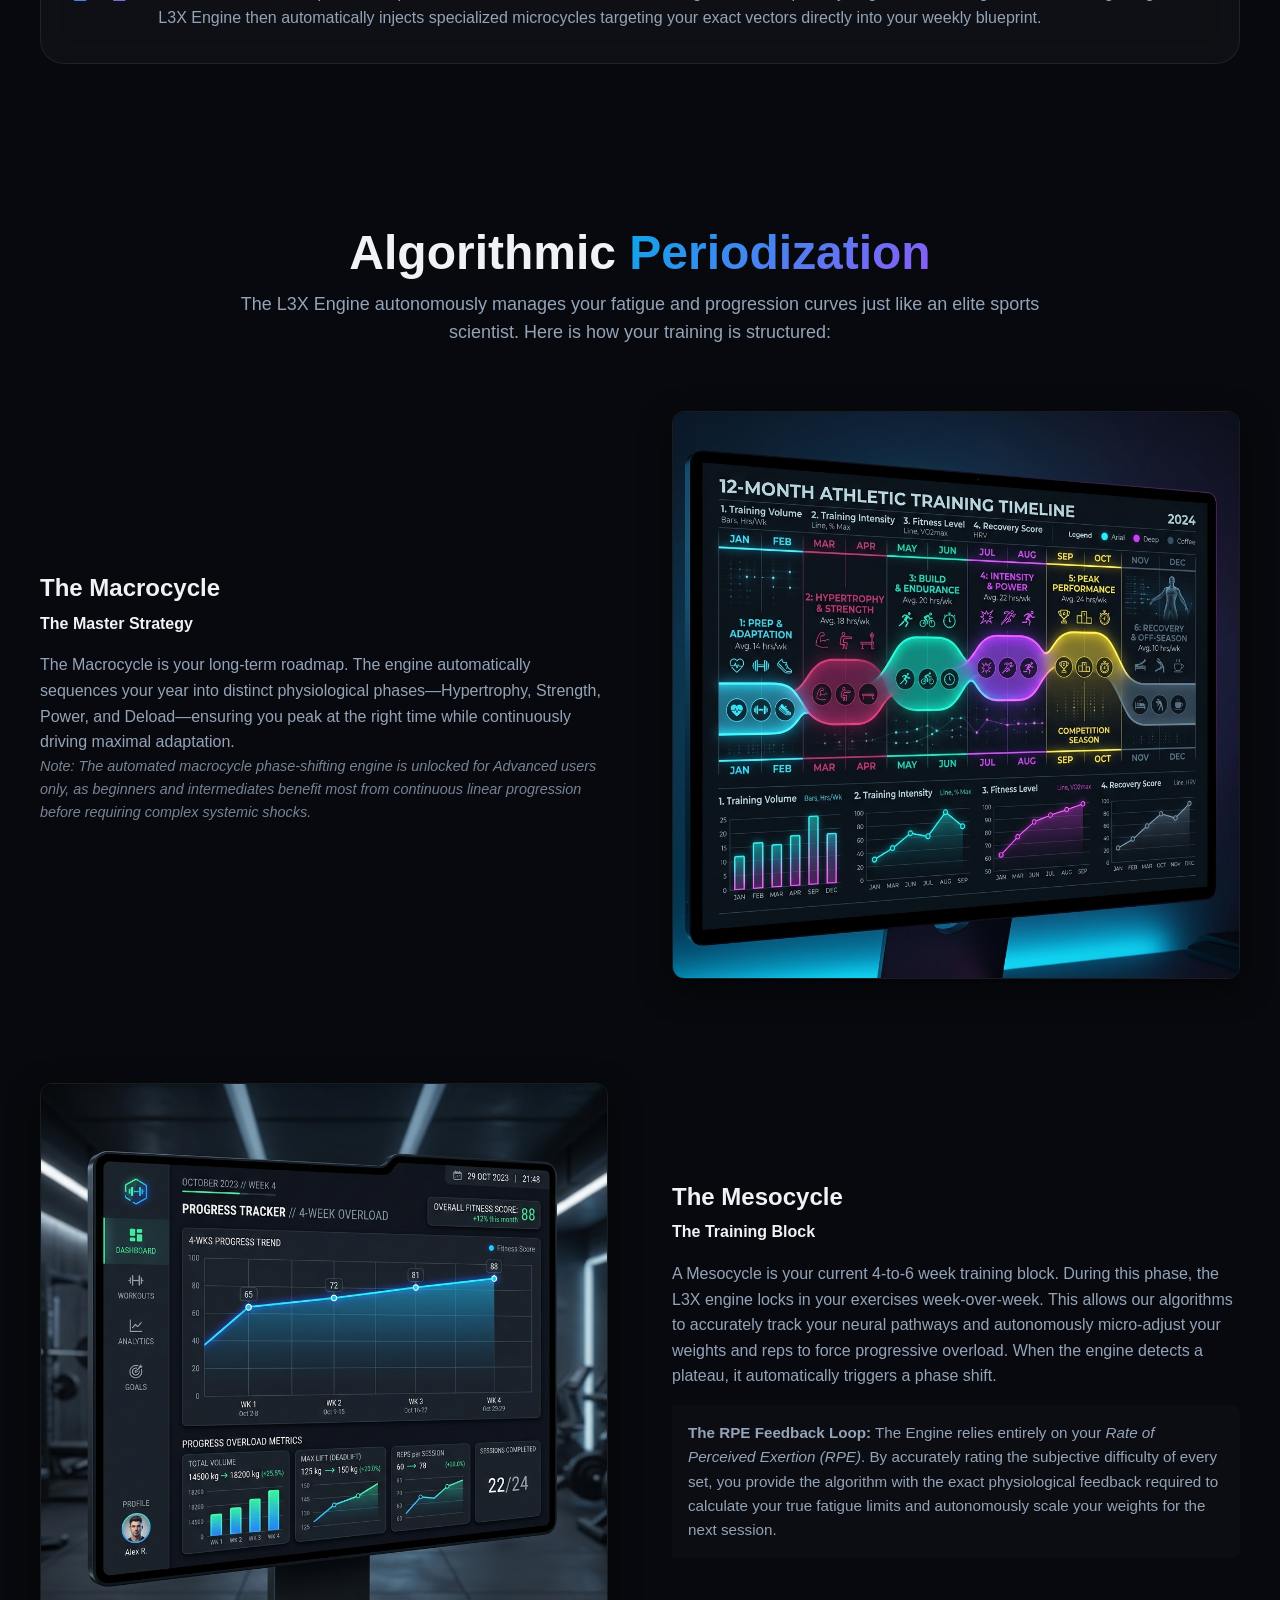
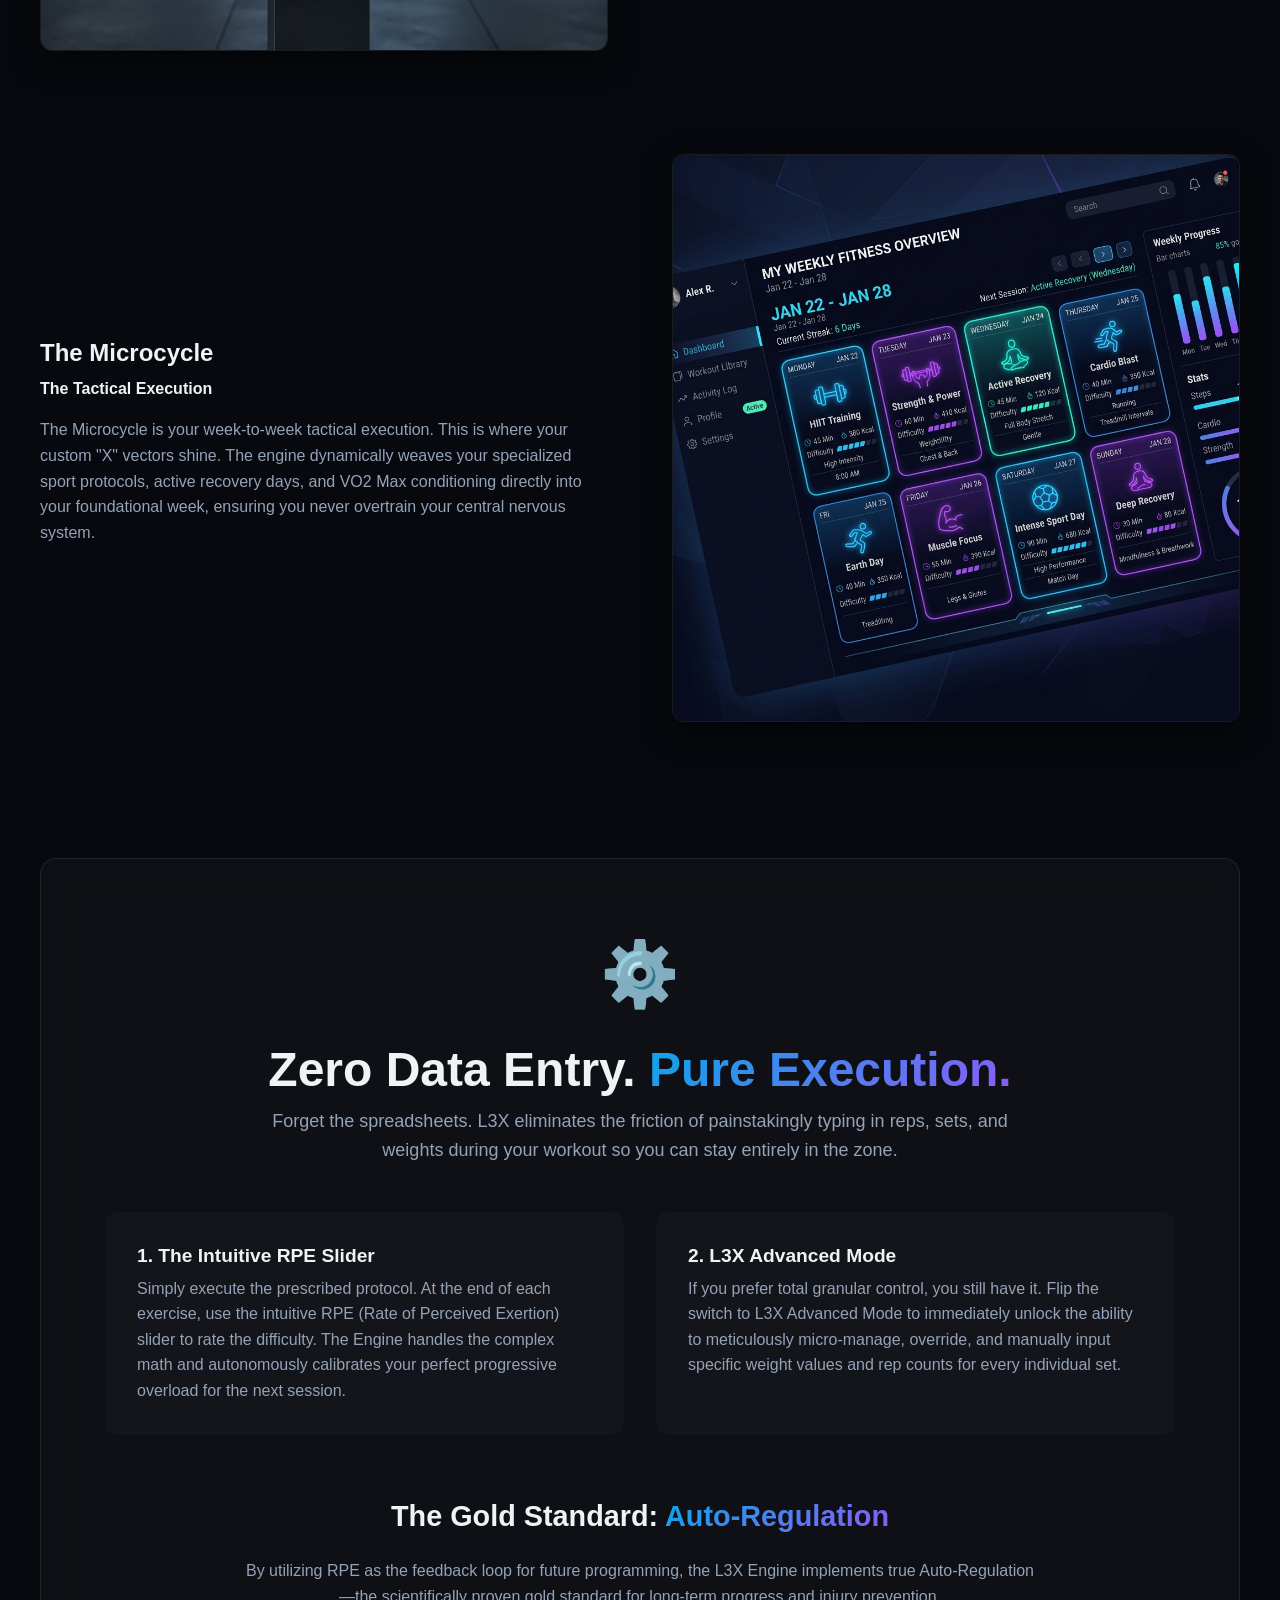
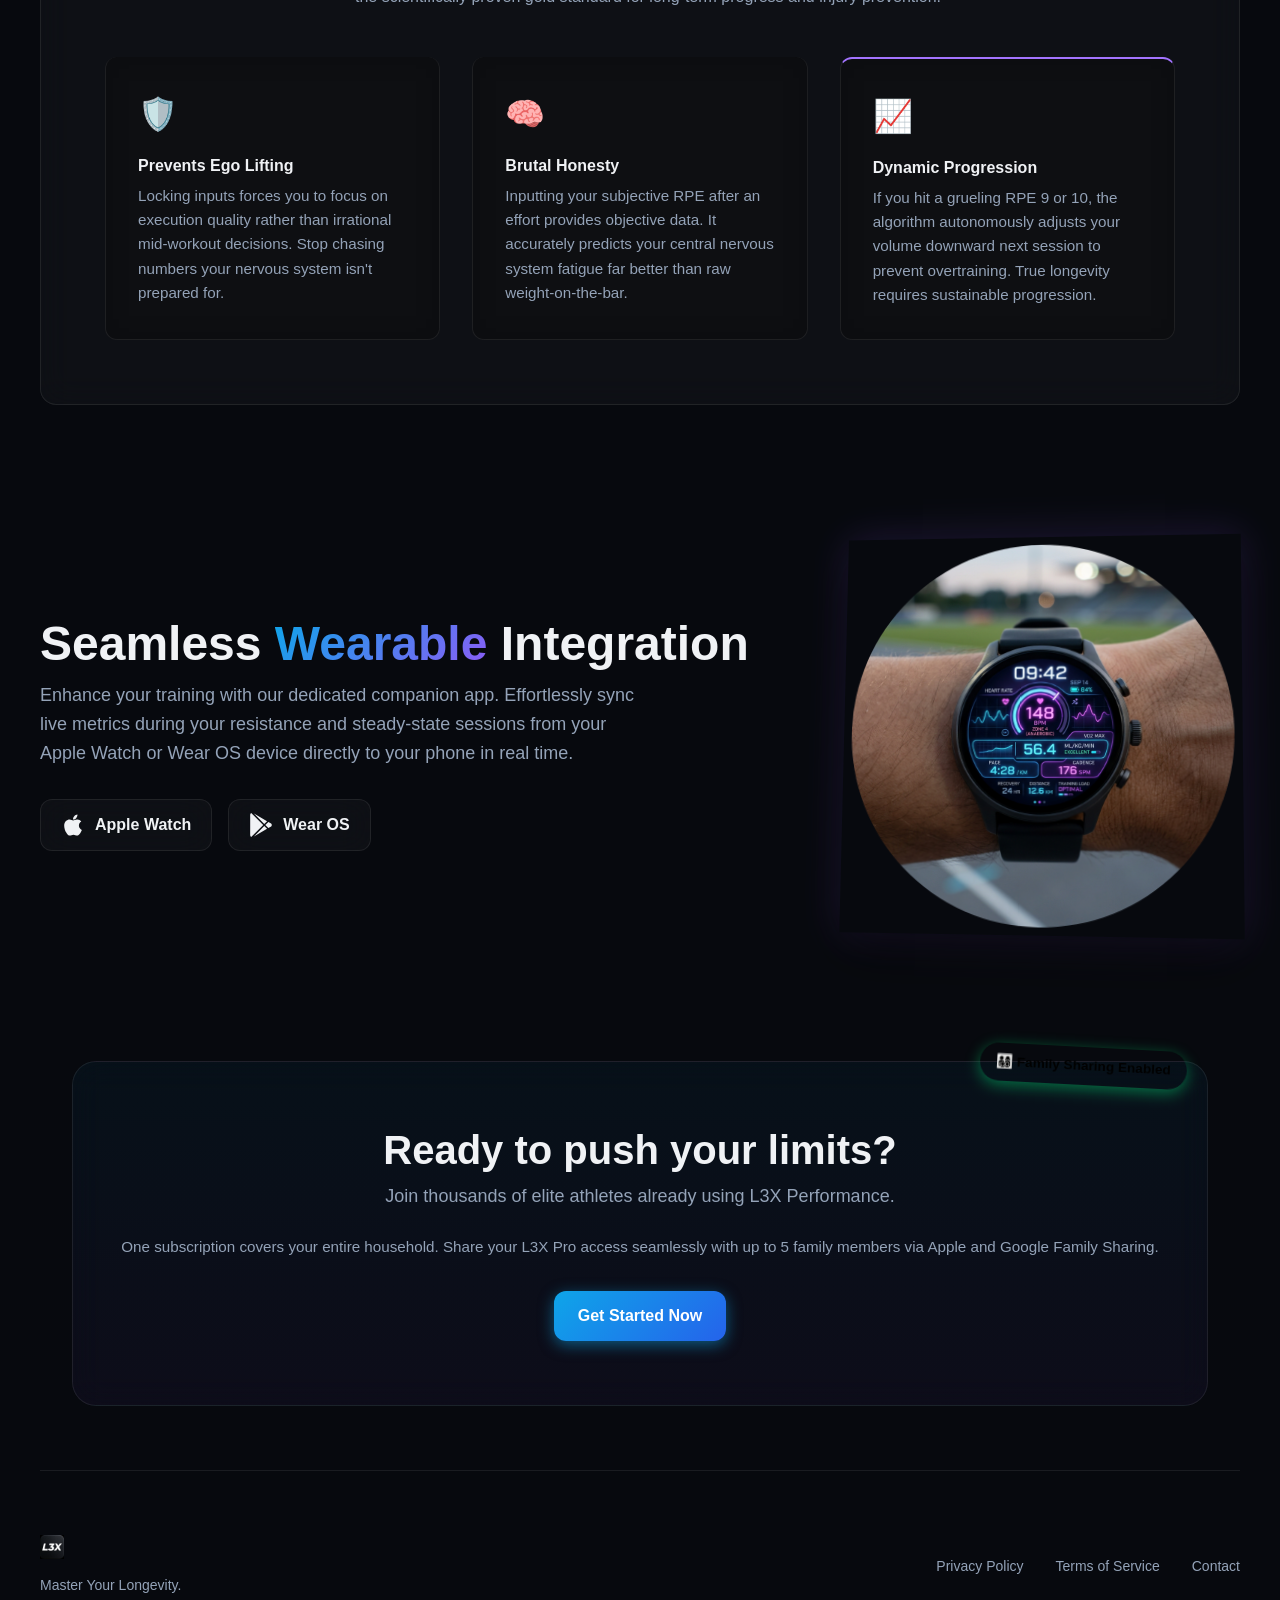
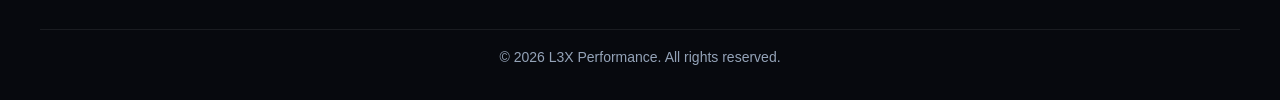
==== commit 18bf5d88: "Archive: glassmorphism site, verbatim as of nexus 42a162d Snapshot of nexus/website/ exactly as it s" ====
--- a/index.html
+++ b/index.html
@@ -1,702 +1,237 @@
 <!DOCTYPE html>
 <html lang="en">
 <head>
-<meta charset="UTF-8">
-<meta name="viewport" content="width=device-width, initial-scale=1.0">
-<title>L3X — Boarding Pass to Longevity</title>
-<meta name="description" content="L3X is a premium membership for strength training and longevity. Algorithmic periodization, RPE auto-regulation, and nutrition tracking — your boarding pass to a longer, stronger life.">
-<link rel="preconnect" href="https://fonts.googleapis.com">
-<link rel="preconnect" href="https://fonts.gstatic.com" crossorigin>
-<link href="https://fonts.googleapis.com/css2?family=Archivo:wght@500;700;800;900&family=IBM+Plex+Mono:wght@400;500;600&display=swap" rel="stylesheet">
-<style>
-/* ============================================================
-   L3X — "Boarding Pass" concept
-   Palette: tarmac black / bone white / signal amber
-   Type:    Archivo (display) + IBM Plex Mono (data)
-   ============================================================ */
-:root{
-  --ink:        #0b0c0e;
-  --ink-2:      #121417;
-  --ink-3:      #1a1d21;
-  --bone:       #f2efe9;
-  --bone-dim:   #a8a49c;
-  --amber:      #ffb100;
-  --amber-dim:  rgba(255,177,0,.14);
-  --green:      #37d67a;
-  --line:       rgba(242,239,233,.14);
-  --line-soft:  rgba(242,239,233,.07);
-  --mono: 'IBM Plex Mono', ui-monospace, SFMono-Regular, Menlo, monospace;
-  --disp: 'Archivo', 'Inter Tight', system-ui, sans-serif;
-  --ease-out: cubic-bezier(.16,1,.3,1);
-}
-*{margin:0;padding:0;box-sizing:border-box}
-html{scroll-behavior:smooth}
-body{
-  background:var(--ink);
-  color:var(--bone);
-  font-family:var(--disp);
-  line-height:1.55;
-  overflow-x:hidden;
-  -webkit-font-smoothing:antialiased;
-}
-/* film grain */
-body::after{
-  content:"";position:fixed;inset:0;pointer-events:none;z-index:999;opacity:.05;
-  background-image:url("data:image/svg+xml,%3Csvg xmlns='http://www.w3.org/2000/svg' width='160' height='160'%3E%3Cfilter id='n'%3E%3CfeTurbulence type='fractalNoise' baseFrequency='0.9' numOctaves='2'/%3E%3C/filter%3E%3Crect width='160' height='160' filter='url(%23n)' opacity='0.6'/%3E%3C/svg%3E");
-}
-::selection{background:var(--amber);color:var(--ink)}
-a{color:inherit;text-decoration:none}
-img{max-width:100%;display:block}
-.container{max-width:1160px;margin:0 auto;padding:0 24px}
-.mono{font-family:var(--mono)}
-.amber{color:var(--amber)}
-.label{
-  font-family:var(--mono);font-size:.72rem;letter-spacing:.22em;
-  text-transform:uppercase;color:var(--bone-dim);
-}
-.label::before{content:"— ";color:var(--amber)}
-
-/* ---------- reveal-on-scroll ---------- */
-.reveal{opacity:0;transform:translateY(28px);transition:opacity .8s var(--ease-out),transform .8s var(--ease-out)}
-.reveal.in{opacity:1;transform:none}
-.reveal.d1{transition-delay:.08s}.reveal.d2{transition-delay:.16s}.reveal.d3{transition-delay:.24s}
-@media (prefers-reduced-motion: reduce){
-  .reveal{opacity:1;transform:none;transition:none}
-  *{animation-duration:.001s !important;animation-iteration-count:1 !important;transition-duration:.001s !important}
-}
-
-/* ============================ NAV ============================ */
-.nav{
-  position:fixed;top:0;left:0;right:0;z-index:100;
-  border-bottom:1px solid var(--line-soft);
-  background:rgba(11,12,14,.82);backdrop-filter:blur(14px);-webkit-backdrop-filter:blur(14px);
-}
-.nav-inner{display:flex;align-items:center;justify-content:space-between;height:64px}
-.brand{display:flex;align-items:center;gap:12px;font-weight:900;font-size:1.25rem;letter-spacing:.02em}
-.brand img{width:30px;height:30px;border-radius:7px}
-.brand .tag{font-family:var(--mono);font-weight:500;font-size:.62rem;letter-spacing:.28em;color:var(--bone-dim);border-left:1px solid var(--line);padding-left:12px;text-transform:uppercase}
-.nav-links{display:flex;align-items:center;gap:28px;font-family:var(--mono);font-size:.75rem;letter-spacing:.14em;text-transform:uppercase}
-.nav-links a{color:var(--bone-dim);transition:color .2s}
-.nav-links a:hover{color:var(--bone)}
-.btn-board{
-  color:var(--ink)!important;background:var(--amber);padding:9px 18px;font-weight:600;
-  clip-path:polygon(0 0,calc(100% - 10px) 0,100% 50%,calc(100% - 10px) 100%,0 100%);
-  transition:transform .2s var(--ease-out),background .2s;
-}
-.btn-board:hover{transform:translateX(3px);background:#ffc233}
-@media(max-width:760px){.nav-links a:not(.btn-board){display:none}.brand .tag{display:none}}
-
-/* ============================ HERO ============================ */
-.hero{position:relative;padding:150px 0 90px;overflow:hidden}
-.hero::before{ /* runway lights */
-  content:"";position:absolute;left:50%;top:0;bottom:0;width:1px;
-  background:repeating-linear-gradient(to bottom,transparent 0 26px,var(--line-soft) 26px 54px);
-  z-index:0;
-}
-.hero-grid{position:relative;z-index:1;display:grid;grid-template-columns:1.05fr .95fr;gap:56px;align-items:center}
-@media(max-width:960px){.hero-grid{grid-template-columns:1fr}}
-.hero h1{
-  font-size:clamp(2.6rem,5.6vw,4.4rem);font-weight:900;line-height:1.02;
-  letter-spacing:-.02em;text-transform:uppercase;margin:20px 0 22px;
-}
-.hero h1 .dest{color:var(--amber);white-space:nowrap}
-.hero p.sub{color:var(--bone-dim);font-size:1.06rem;max-width:34rem;margin-bottom:30px}
-.hero p.sub strong{color:var(--bone);font-weight:700}
-
-/* split-flap status line */
-.flapline{display:flex;align-items:center;gap:14px;flex-wrap:wrap}
-.flapline .dot{width:8px;height:8px;border-radius:50%;background:var(--green);box-shadow:0 0 10px var(--green);animation:pulse 1.6s infinite}
-@keyframes pulse{50%{opacity:.35}}
-.flapboard{display:inline-flex;gap:2px}
-.flap{
-  font-family:var(--mono);font-size:.82rem;font-weight:600;
-  width:1.18em;height:1.72em;display:flex;align-items:center;justify-content:center;
-  background:linear-gradient(180deg,#22262b 0 48%,#16191d 52% 100%);
-  border-radius:3px;color:var(--amber);
-  box-shadow:inset 0 1px 0 rgba(255,255,255,.06),0 1px 2px rgba(0,0,0,.5);
-  position:relative;
-}
-.flap::after{content:"";position:absolute;left:0;right:0;top:50%;height:1px;background:rgba(0,0,0,.55)}
-.flap.tick{animation:flick .09s linear}
-@keyframes flick{0%{transform:rotateX(0)}50%{transform:rotateX(58deg)}100%{transform:rotateX(0)}}
-.flap.space{background:transparent;box-shadow:none}
-.flap.space::after{display:none}
-
-/* store buttons */
-.stores{display:flex;gap:14px;flex-wrap:wrap;margin-top:34px}
-.store{
-  display:flex;align-items:center;gap:11px;padding:13px 22px;
-  border:1px solid var(--line);font-weight:700;font-size:.95rem;
-  background:var(--ink-2);transition:border-color .25s,transform .25s var(--ease-out),background .25s;
-}
-.store:hover{border-color:var(--amber);transform:translateY(-2px);background:var(--ink-3)}
-.store svg{width:20px;height:20px;flex:none}
-.store small{display:block;font-family:var(--mono);font-weight:400;font-size:.6rem;letter-spacing:.18em;text-transform:uppercase;color:var(--bone-dim)}
-
-/* ---------- the boarding pass ---------- */
-.pass-wrap{perspective:1200px}
-.pass{
-  --r: 14px;
-  display:grid;grid-template-columns:1fr 236px;
-  color:#101114;background:var(--bone);border-radius:var(--r);
-  box-shadow:0 30px 80px rgba(0,0,0,.6),0 4px 16px rgba(0,0,0,.4);
-  transform-style:preserve-3d;transition:transform .3s var(--ease-out);
-  position:relative;font-family:var(--mono);
-}
-.pass-main{padding:26px 28px;border-right:2px dashed rgba(16,17,20,.28);position:relative}
-/* perforation notches */
-.pass-main::before,.pass-main::after{
-  content:"";position:absolute;right:-13px;width:26px;height:26px;border-radius:50%;
-  background:var(--ink);z-index:2;
-}
-.pass-main::before{top:-13px}
-.pass-main::after{bottom:-13px}
-.pass-head{display:flex;justify-content:space-between;align-items:center;margin-bottom:18px}
-.pass-head .airline{font-weight:600;font-size:.72rem;letter-spacing:.3em;text-transform:uppercase}
-.pass-head .airline b{background:#101114;color:var(--bone);padding:2px 7px;margin-right:8px;border-radius:3px;letter-spacing:.1em}
-.pass-head .class-chip{font-size:.62rem;letter-spacing:.2em;text-transform:uppercase;border:1.5px solid #101114;padding:3px 9px;border-radius:99px;font-weight:600;white-space:nowrap}
-.pass-route{display:flex;align-items:center;gap:18px;margin:8px 0 20px}
-.pass-route .code{font-family:var(--disp);font-weight:900;font-size:clamp(2.2rem,4vw,3rem);letter-spacing:-.02em;line-height:1}
-.pass-route .code small{display:block;font-family:var(--mono);font-weight:500;font-size:.6rem;letter-spacing:.24em;color:#6b6d72;margin-top:6px;text-transform:uppercase}
-.pass-route .path{flex:1;position:relative;height:2px;background:repeating-linear-gradient(90deg,#101114 0 7px,transparent 7px 14px);min-width:60px}
-.pass-route .path svg{position:absolute;top:50%;left:50%;transform:translate(-50%,-58%);width:22px;height:22px;background:var(--bone);padding:0 3px}
-.pass-fields{display:grid;grid-template-columns:repeat(4,auto);gap:10px 26px}
-@media(max-width:500px){.pass-fields{grid-template-columns:repeat(2,auto)}}
-.pf small{display:block;font-size:.56rem;letter-spacing:.22em;text-transform:uppercase;color:#6b6d72;margin-bottom:3px}
-.pf span{font-weight:600;font-size:.92rem}
-.pass-stamp{
-  position:absolute;right:26px;bottom:20px;transform:rotate(-12deg) scale(1.15);
-  border:2px solid rgba(200,60,40,.6);color:rgba(200,60,40,.72);border-radius:6px;
-  font-size:.6rem;font-weight:600;letter-spacing:.26em;text-transform:uppercase;
-  padding:5px 10px;white-space:nowrap;pointer-events:none;
-  opacity:0;transition:opacity .5s .9s,transform .5s .9s var(--ease-out);
-}
-.in .pass-stamp{opacity:1;transform:rotate(-8deg) scale(1)}
-.pass-fine{
-  margin-top:16px;text-align:center;font-family:var(--mono);font-size:.62rem;
-  letter-spacing:.12em;color:var(--bone-dim);opacity:.75;
-}
-.pass-stub{padding:26px 22px;display:flex;flex-direction:column;justify-content:space-between;background:#101114;color:var(--bone);border-radius:0 var(--r) var(--r) 0}
-.pass-stub .pf small{color:#8b8d93}
-.pass-stub .route-mini{font-family:var(--disp);font-weight:900;font-size:1.5rem;margin:12px 0 10px}
-.barcode{
-  height:52px;margin-top:14px;border-radius:3px;
-  background:repeating-linear-gradient(90deg,var(--bone) 0 2px,transparent 2px 5px,var(--bone) 5px 6px,transparent 6px 10px,var(--bone) 10px 13px,transparent 13px 15px);
-}
-@media(max-width:520px){
-  .pass{grid-template-columns:1fr}
-  .pass-main{border-right:none;border-bottom:2px dashed rgba(16,17,20,.28);padding-bottom:64px}
-  .pass-main::before{top:auto;bottom:-13px;left:-13px;right:auto}
-  .pass-main::after{bottom:-13px;right:-13px}
-  .pass-stub{border-radius:0 0 var(--r) var(--r)}
-}
-
-/* ======================= DEPARTURES BOARD ======================= */
-section{padding:96px 0}
-.board{border:1px solid var(--line);background:var(--ink-2);border-radius:12px;overflow:hidden;margin-top:36px}
-.board-head,.board-row{
-  display:grid;grid-template-columns:110px 1.2fr 2fr 90px 140px;gap:16px;
-  padding:16px 26px;align-items:center;font-family:var(--mono);
-}
-.board-head{font-size:.62rem;letter-spacing:.24em;text-transform:uppercase;color:var(--bone-dim);background:var(--ink-3);border-bottom:1px solid var(--line-soft)}
-.board-row{border-bottom:1px solid var(--line-soft);font-size:.86rem;transition:background .25s}
-.board-row:last-child{border-bottom:none}
-.board-row:hover{background:var(--amber-dim)}
-.board-row .flight{color:var(--amber);font-weight:600}
-.board-row .dest{font-family:var(--disp);font-weight:800;font-size:1.02rem;letter-spacing:.02em;text-transform:uppercase}
-.board-row .desc{color:var(--bone-dim);font-size:.78rem;line-height:1.5}
-.board-row .gate{color:var(--bone-dim)}
-.status{display:inline-block;padding:4px 10px;font-size:.66rem;letter-spacing:.16em;text-transform:uppercase;font-weight:600;border-radius:3px;background:rgba(55,214,122,.12);color:var(--green)}
-.status.amber{background:var(--amber-dim);color:var(--amber)}
-@media(max-width:820px){
-  .board-head{display:none}
-  .board-row{grid-template-columns:1fr;gap:6px;padding:18px 20px}
-  .board-row .gate{display:none}
-}
-
-/* ======================= ITINERARY (legs) ======================= */
-.itin{position:relative}
-.leg{
-  display:grid;grid-template-columns:64px 1fr 380px;gap:34px;align-items:center;
-  padding:44px 0;border-bottom:1px dashed var(--line);
-}
-.leg:last-child{border-bottom:none}
-.leg-num{
-  font-family:var(--mono);color:var(--amber);font-size:.72rem;letter-spacing:.2em;
-  writing-mode:vertical-rl;text-orientation:mixed;text-transform:uppercase;
-  border-left:2px solid var(--amber);padding-left:12px;height:min-content;
-}
-.leg h3{font-size:1.7rem;font-weight:900;text-transform:uppercase;letter-spacing:-.01em;margin-bottom:4px}
-.leg .dur{font-family:var(--mono);font-size:.72rem;letter-spacing:.2em;color:var(--amber);text-transform:uppercase;margin-bottom:14px}
-.leg p{color:var(--bone-dim);max-width:34rem}
-.leg p+p{margin-top:10px}
-.leg-shot{position:relative}
-.leg-shot .frame{
-  border:1px solid var(--line);border-radius:18px;overflow:hidden;background:var(--ink-3);
-  box-shadow:0 24px 60px rgba(0,0,0,.5);
-  transform:rotate(1.5deg);transition:transform .5s var(--ease-out);
-}
-.leg:nth-child(even) .leg-shot .frame{transform:rotate(-1.5deg)}
-.leg-shot:hover .frame{transform:rotate(0) scale(1.02)}
-.leg-shot .slot-tag{
-  position:absolute;top:10px;left:10px;z-index:2;font-family:var(--mono);font-size:.56rem;
-  letter-spacing:.2em;text-transform:uppercase;background:rgba(11,12,14,.8);color:var(--bone-dim);
-  padding:4px 8px;border-radius:3px;border:1px solid var(--line-soft);
-}
-@media(max-width:920px){
-  .leg{grid-template-columns:1fr}
-  .leg-num{writing-mode:horizontal-tb;border-left:none;border-top:2px solid var(--amber);padding:8px 0 0}
-  .leg-shot{max-width:420px}
-}
-
-/* ======================= FUEL (nutrition) ======================= */
-.fuel-card{
-  display:grid;grid-template-columns:1.1fr .9fr;border:1px solid var(--line);
-  background:linear-gradient(135deg,var(--ink-2),var(--ink-3));border-radius:12px;overflow:hidden;margin-top:36px;
-}
-.fuel-left{padding:46px}
-.fuel-left h3{font-size:1.9rem;font-weight:900;text-transform:uppercase;margin:10px 0 14px}
-.fuel-left p{color:var(--bone-dim);max-width:30rem}
-.fuel-right{border-left:1px dashed var(--line);padding:38px 40px;font-family:var(--mono)}
-.menu-row{display:flex;justify-content:space-between;gap-row:8px;padding:11px 0;border-bottom:1px dotted var(--line);font-size:.82rem}
-.menu-row:last-child{border-bottom:none}
-.menu-row b{color:var(--amber);font-weight:600}
-.fuel-note{margin-top:18px;font-size:.66rem;letter-spacing:.16em;text-transform:uppercase;color:var(--bone-dim)}
-@media(max-width:820px){.fuel-card{grid-template-columns:1fr}.fuel-right{border-left:none;border-top:1px dashed var(--line)}}
-
-/* ======================= PREMIUM CABIN ======================= */
-.cabin{background:var(--ink-2);border-top:1px solid var(--line-soft);border-bottom:1px solid var(--line-soft)}
-.cabin-grid{display:grid;grid-template-columns:1fr 1fr;gap:60px;align-items:center;margin-top:8px}
-@media(max-width:920px){.cabin-grid{grid-template-columns:1fr}}
-.cabin h2{font-size:clamp(2rem,4vw,3rem);font-weight:900;text-transform:uppercase;line-height:1.05;margin:16px 0 18px}
-.cabin p.lead{color:var(--bone-dim);font-size:1.02rem;max-width:32rem}
-.perks{list-style:none;margin:26px 0 34px;display:grid;gap:13px}
-.perks li{display:flex;gap:14px;align-items:baseline;color:var(--bone)}
-.perks li::before{content:"✓";font-family:var(--mono);color:var(--green);font-weight:600;flex:none}
-.perks li span{color:var(--bone-dim)}
-.perks li b{color:var(--bone)}
-/* membership card */
-.member-card{
-  position:relative;border-radius:18px;padding:34px 32px;aspect-ratio:1.62;max-width:460px;margin:0 auto;
-  background:
-    radial-gradient(120% 160% at 20% 0%,#2a2d33 0%,#141619 55%,#0c0d10 100%);
-  border:1px solid rgba(255,177,0,.35);
-  box-shadow:0 30px 80px rgba(0,0,0,.65),inset 0 1px 0 rgba(255,255,255,.08);
-  display:flex;flex-direction:column;justify-content:space-between;overflow:hidden;
-  transition:transform .3s var(--ease-out);
-}
-.member-card::before{ /* sheen */
-  content:"";position:absolute;inset:0;
-  background:linear-gradient(115deg,transparent 30%,rgba(255,255,255,.06) 45%,transparent 60%);
-  transform:translateX(-100%);animation:sheen 5.5s ease-in-out infinite;
-}
-@keyframes sheen{0%,60%{transform:translateX(-100%)}85%,100%{transform:translateX(100%)}}
-.mc-top{display:flex;justify-content:space-between;align-items:flex-start}
-.mc-top img{width:40px;height:40px;border-radius:9px}
-.mc-tier{font-family:var(--mono);font-size:.62rem;letter-spacing:.3em;text-transform:uppercase;color:var(--amber);border:1px solid rgba(255,177,0,.45);padding:5px 11px;border-radius:99px}
-.mc-name{font-family:var(--mono);font-size:.8rem;letter-spacing:.26em;text-transform:uppercase;color:var(--bone)}
-.mc-name small{display:block;font-size:.56rem;letter-spacing:.22em;color:var(--bone-dim);margin-bottom:6px}
-.mc-bottom{display:flex;justify-content:space-between;align-items:flex-end;font-family:var(--mono)}
-.mc-since small{display:block;font-size:.56rem;letter-spacing:.22em;text-transform:uppercase;color:var(--bone-dim);margin-bottom:4px}
-.mc-since span{font-size:.8rem;letter-spacing:.14em}
-.mc-chip{width:44px;height:32px;border-radius:6px;background:linear-gradient(135deg,#e8c56a,#a8853a);box-shadow:inset 0 0 0 1px rgba(0,0,0,.3)}
-.family-note{margin-top:22px;font-family:var(--mono);font-size:.7rem;letter-spacing:.12em;color:var(--bone-dim);text-transform:uppercase;text-align:center}
-
-/* ======================= WEARABLE STRIP ======================= */
-.strip{border-top:1px solid var(--line-soft);padding:56px 0}
-.strip-inner{display:flex;align-items:center;justify-content:space-between;gap:30px;flex-wrap:wrap}
-.strip h3{font-size:1.3rem;font-weight:900;text-transform:uppercase}
-.strip p{color:var(--bone-dim);max-width:32rem;margin-top:6px}
-.strip .badges{display:flex;gap:12px}
-.strip .badge{display:flex;align-items:center;gap:9px;font-family:var(--mono);font-size:.72rem;letter-spacing:.14em;text-transform:uppercase;border:1px solid var(--line);padding:10px 16px;color:var(--bone-dim)}
-.strip .badge svg{width:16px;height:16px}
-
-/* ======================= FOOTER ======================= */
-footer{border-top:1px solid var(--line-soft);padding:44px 0 60px}
-.foot{display:flex;justify-content:space-between;align-items:center;gap:20px;flex-wrap:wrap;font-family:var(--mono);font-size:.72rem;letter-spacing:.14em;text-transform:uppercase;color:var(--bone-dim)}
-.foot a:hover{color:var(--bone)}
-.foot .links{display:flex;gap:26px}
-
-/* section headers */
-.sec-head{max-width:720px}
-.sec-head h2{font-size:clamp(1.9rem,3.6vw,2.8rem);font-weight:900;text-transform:uppercase;line-height:1.08;margin:14px 0 14px}
-.sec-head p{color:var(--bone-dim)}
-</style>
+    <meta charset="UTF-8">
+    <meta name="viewport" content="width=device-width, initial-scale=1.0">
+    <title>L3X Performance | Peak Athletic Analytics</title>
+    <meta name="description" content="L3X Performance is the premier analytic tool for elite athletes. Track, analyze, and elevate your game with next-generation insights.">
+    <link rel="preconnect" href="https://fonts.googleapis.com">
+    <link rel="preconnect" href="https://fonts.gstatic.com" crossorigin>
+    <link href="https://fonts.googleapis.com/css2?family=Inter:wght@300;400;500;600&family=Outfit:wght@400;600;700;800&display=swap" rel="stylesheet">
+    <link rel="stylesheet" href="css/styles.css">
 </head>
 <body>
-
-<!-- ============================ NAV ============================ -->
-<header class="nav">
-  <div class="container nav-inner">
-    <a href="#" class="brand">
-      <img src="assets/app_logo.jpg" alt="L3X logo">
-      L3X <span class="tag">Longevity Airlines</span>
-    </a>
-    <nav class="nav-links">
-      <a href="#departures">Departures</a>
-      <a href="#itinerary">Itinerary</a>
-      <a href="#fuel">Fuel</a>
-      <a href="#cabin">Premium Cabin</a>
-      <a href="#cabin" class="btn-board">Board Now</a>
-    </nav>
-  </div>
-</header>
-
-<!-- ============================ HERO ============================ -->
-<section class="hero">
-  <div class="container hero-grid">
-    <div class="reveal in">
-      <div class="flapline">
-        <span class="dot"></span>
-        <span class="mono" style="font-size:.72rem;letter-spacing:.22em;color:var(--bone-dim)">NOW BOARDING</span>
-        <span class="flapboard" id="flap-status" aria-label="Flight L3X to Longevity"></span>
-      </div>
-      <h1>One-way ticket<br>to <span class="dest" id="flap-dest">Longevity</span></h1>
-      <p class="sub">L3X is not a workout app you open twice. It's a <strong>premium membership for the longest journey you'll ever take</strong> — algorithmic strength programming, mobility and recovery, engineered to extend your healthspan. Nutrition tracking rides along at no extra charge.</p>
-      <div class="stores">
-        <a href="#" class="store">
-          <svg viewBox="0 0 384 512" fill="currentColor"><path d="M318.7 268.7c-.2-36.7 16.4-64.4 50-84.8-18.8-26.9-47.2-41.7-84.7-44.6-35.5-2.8-74.3 20.7-88.5 20.7-15 0-49.4-19.7-76.4-19.7C63.3 141.2 4 184.8 4 273.5q0 39.3 14.4 81.2c12.8 36.7 59 126.7 107.2 125.2 25.2-.6 43-17.9 75.8-17.9 31.8 0 48.3 17.9 76.4 17.9 48.6-.7 90.4-82.5 102.6-119.3-65.2-30.7-61.7-90-61.7-91.9zm-56.6-164.2c27.3-32.4 24.8-61.9 24-72.5-24.1 1.4-52 16.4-67.9 34.9-17.5 19.8-27.8 44.3-25.6 71.9 26.1 2 49.9-11.4 69.5-34.3z"/></svg>
-          <span><small>Check in via</small>App Store</span>
-        </a>
-        <a href="#" class="store">
-          <svg viewBox="0 0 512 512" fill="currentColor"><path d="M325.3 234.3L104.6 13l280.8 161.2-60.1 60.1zM47 0C34 6.8 25.3 19.2 25.3 35.3v441.3c0 16.1 8.7 28.5 21.7 35.3l256.6-256L47 0zm425.2 225.6l-58.9-34.1-65.7 64.5 65.7 64.5 60.1-34.1c18-14.3 18-46.5-1.2-60.8zM104.6 499l280.8-161.2-60.1-60.1L104.6 499z"/></svg>
-          <span><small>Check in via</small>Google Play</span>
-        </a>
-      </div>
-    </div>
-
-    <!-- Boarding pass -->
-    <div class="pass-wrap reveal in d2">
-      <div class="pass" id="pass">
-        <div class="pass-main">
-          <div class="pass-head">
-            <span class="airline"><b>L3X</b>Longevity Airlines</span>
-            <span class="class-chip">Premium Cabin</span>
-          </div>
-          <div class="pass-route">
-            <div class="code">NOW<small>Today · Any shape</small></div>
-            <div class="path">
-              <svg viewBox="0 0 24 24" fill="#101114"><path d="M21 16v-2l-8-5V3.5a1.5 1.5 0 0 0-3 0V9l-8 5v2l8-2.5V19l-2 1.5V22l3.5-1 3.5 1v-1.5L13 19v-5.5l8 2.5z"/></svg>
-            </div>
-            <div class="code">100<small>Strong · Mobile · Sharp</small></div>
-          </div>
-          <div class="pass-fields">
-            <div class="pf"><small>Passenger</small><span>YOU</span></div>
-            <div class="pf"><small>Flight</small><span>L3X-∞</span></div>
-            <div class="pf"><small>Gate</small><span>STRENGTH</span></div>
-            <div class="pf"><small>Seat</small><span>4F · PREM</span></div>
-            <div class="pf"><small>Departs</small><span id="pass-date">TODAY</span></div>
-            <div class="pf"><small>Return</small><span>NO RETURN</span></div>
-          </div>
-          <div class="pass-stamp">Priority · Lifetime</div>
+    <!-- Background glowing orbs for glassmorphism -->
+    <div class="glow glow-1"></div>
+    <div class="glow glow-2"></div>
+    <div class="glow glow-3"></div>
+
+    <header class="navbar">
+        <div class="container nav-content">
+            <a href="#" class="logo">
+                <img src="assets/app_logo.jpg" alt="L3X Performance Logo" class="logo-img">
+            </a>
+            <nav class="nav-links">
+                <a href="#pillars" class="nav-link">The Three Pillars</a>
+                <a href="#about" class="nav-link">About</a>
+                <a href="#download" class="btn btn-primary btn-nav">Download</a>
+            </nav>
         </div>
-        <div class="pass-stub">
-          <div>
-            <div class="pf" style="margin-bottom:6px"><small>Boarding Pass</small></div>
-            <div class="mc-name"><small>Passenger</small>YOU</div>
-            <div class="route-mini">NOW ✈ 100</div>
-            <div class="pf"><small>Seat</small><span>4F (Prem Cabin)</span></div>
-          </div>
-          <div class="barcode" role="img" aria-label="barcode"></div>
+    </header>
+
+    <main>
+        <section class="hero container">
+            <div class="hero-content fade-in-up">
+                <div class="badge">Master Your Longevity</div>
+                <h1 class="hero-title">Optimize Your <span class="text-gradient">Lifespan</span> with L3X</h1>
+                <p class="hero-subtitle">The definitive data-driven strength training engine. L3X seamlessly weaves rigorous resistance training with essential mobility and recovery blocks to deliver a periodized, longevity-focused protocol designed to maximize your physical healthspan.</p>
+                <div class="hero-actions store-buttons">
+                    <a href="#download" class="store-btn apple-btn">
+                        <svg viewBox="0 0 384 512" width="24" height="24"><path fill="currentColor" d="M318.7 268.7c-.2-36.7 16.4-64.4 50-84.8-18.8-26.9-47.2-41.7-84.7-44.6-35.5-2.8-74.3 20.7-88.5 20.7-15 0-49.4-19.7-76.4-19.7C63.3 141.2 4 184.8 4 273.5q0 39.3 14.4 81.2c12.8 36.7 59 126.7 107.2 125.2 25.2-.6 43-17.9 75.8-17.9 31.8 0 48.3 17.9 76.4 17.9 48.6-.7 90.4-82.5 102.6-119.3-65.2-30.7-61.7-90-61.7-91.9zm-56.6-164.2c27.3-32.4 24.8-61.9 24-72.5-24.1 1.4-52 16.4-67.9 34.9-17.5 19.8-27.8 44.3-25.6 71.9 26.1 2 49.9-11.4 69.5-34.3z"/></svg>
+                        <span>App Store</span>
+                    </a>
+                    <a href="#download" class="store-btn google-btn">
+                        <svg viewBox="0 0 512 512" width="24" height="24"><path fill="currentColor" d="M325.3 234.3L104.6 13l280.8 161.2-60.1 60.1zM47 0C34 6.8 25.3 19.2 25.3 35.3v441.3c0 16.1 8.7 28.5 21.7 35.3l256.6-256L47 0zm425.2 225.6l-58.9-34.1-65.7 64.5 65.7 64.5 60.1-34.1c18-14.3 18-46.5-1.2-60.8zM104.6 499l280.8-161.2-60.1-60.1L104.6 499z"/></svg>
+                        <span>Google Play</span>
+                    </a>
+                </div>
+            </div>
+            <div class="hero-visual fade-in-up delay-1">
+                <div class="glass-panel image-container">
+                    <img src="assets/hero.png" alt="L3X App Dashboard" class="hero-img">
+                </div>
+            </div>
+        </section>
+
+        <section id="pillars" class="features container reveal">
+            <div class="section-header">
+                <h2 class="section-title">The <span class="text-gradient">Three Pillars</span> of Longevity</h2>
+                <p class="section-subtitle">L3X Performance breaks down your training into three core vectors, building your foundation for peak physical healthspan.</p>
+            </div>
+            
+            <div class="features-grid">
+                <div class="feature-card glass-panel reveal-stagger">
+                    <div class="feature-icon">🏋️‍♂️</div>
+                    <h3 class="feature-title" data-i18n="pillar_strength_title">Strength</h3>
+                    <p class="feature-desc" data-i18n="pillar_strength_desc">Build your physical armor. We prioritize compound, eccentric movements to build muscle mass and prevent sarcopenia.</p>
+                </div>
+                <div class="feature-card glass-panel reveal-stagger">
+                    <div class="feature-icon">🏃‍♂️</div>
+                    <h3 class="feature-title" data-i18n="pillar_move_title">Move</h3>
+                    <p class="feature-desc" data-i18n="pillar_move_desc">Optimize your engine and chassis. Combine Zone 2 cardio, VO2 Max intervals, and dynamic mobility flows to keep your kinetic chain fully lubricated.</p>
+                </div>
+                <div class="feature-card glass-panel reveal-stagger">
+                    <div class="feature-icon">🔋</div>
+                    <h3 class="feature-title" data-i18n="pillar_recovery_title">Recovery</h3>
+                    <p class="feature-desc" data-i18n="pillar_recovery_desc">Master the system reset. From myofascial release to vagal toning, shift your nervous system from 'fight or flight' to optimal recovery.</p>
+                </div>
+            </div>
+
+            <div class="x-factor-banner glass-panel reveal" style="margin-top: 3rem; padding: 2rem; display: flex; align-items: center; gap: 2rem; flex-wrap: wrap;">
+                <div class="x-icon text-gradient" style="font-size: 5rem; font-weight: 800; line-height: 1; font-family: var(--font-heading);">X</div>
+                <div class="x-content" style="flex: 1; min-width: 250px;">
+                    <h3 class="feature-title" style="margin-bottom: 0.5rem;" data-i18n="x_factor_title">The "X" Factor: Your Custom Vectors</h3>
+                    <p class="feature-desc" style="margin-bottom: 0;" data-i18n="x_factor_desc">While the Three Pillars are non-negotiable for longevity, the <strong>X</strong> in L3X represents the variables you control. Stack custom vectors during onboarding—such as functional Sport Focus protocols, dedicated VO2 Max conditioning blocks, and primary targets like Building Muscle or Losing Weight. The L3X Engine then automatically injects specialized microcycles targeting your exact vectors directly into your weekly blueprint.</p>
+                </div>
+            </div>
+        </section>
+
+        <!-- The L3X Engine -->
+        <section id="engine" class="zigzag-section container reveal">
+            <div class="section-header">
+                <h2 class="section-title">Algorithmic <span class="text-gradient">Periodization</span></h2>
+                <p class="section-subtitle" style="max-width: 800px;">The L3X Engine autonomously manages your fatigue and progression curves just like an elite sports scientist. Here is how your training is structured:</p>
+            </div>
+
+            <div class="zigzag-container">
+                <!-- Macrocycle -->
+                <div class="zigzag-row reveal-stagger">
+                    <div class="zigzag-text">
+                        <h3 class="feature-title">The Macrocycle</h3>
+                        <p class="feature-desc" style="color: var(--accent-primary); font-weight: bold; margin-bottom: 1rem;">The Master Strategy</p>
+                        <p class="feature-desc">The Macrocycle is your long-term roadmap. The engine automatically sequences your year into distinct physiological phases—Hypertrophy, Strength, Power, and Deload—ensuring you peak at the right time while continuously driving maximal adaptation.</p>
+                        <p class="feature-desc" style="font-size: 0.9rem; opacity: 0.8;"><em>Note: The automated macrocycle phase-shifting engine is unlocked for Advanced users only, as beginners and intermediates benefit most from continuous linear progression before requiring complex systemic shocks.</em></p>
+                    </div>
+                    <div class="zigzag-image">
+                        <img src="assets/l3x_macro.png" alt="L3X Macrocycle Timeline">
+                    </div>
+                </div>
+
+                <!-- Mesocycle -->
+                <div class="zigzag-row reveal-stagger">
+                    <div class="zigzag-text">
+                        <h3 class="feature-title">The Mesocycle</h3>
+                        <p class="feature-desc" style="color: var(--accent-primary); font-weight: bold; margin-bottom: 1rem;">The Training Block</p>
+                        <p class="feature-desc">A Mesocycle is your current 4-to-6 week training block. During this phase, the L3X engine locks in your exercises week-over-week. This allows our algorithms to accurately track your neural pathways and autonomously micro-adjust your weights and reps to force progressive overload. When the engine detects a plateau, it automatically triggers a phase shift.</p>
+                        <p class="feature-desc" style="font-size: 0.95rem; margin-top: 1rem; padding: 1rem; border-left: 3px solid var(--accent-primary); background: rgba(255,255,255,0.02); border-radius: 0 8px 8px 0;"><strong>The RPE Feedback Loop:</strong> The Engine relies entirely on your <em>Rate of Perceived Exertion (RPE)</em>. By accurately rating the subjective difficulty of every set, you provide the algorithm with the exact physiological feedback required to calculate your true fatigue limits and autonomously scale your weights for the next session.</p>
+                    </div>
+                    <div class="zigzag-image">
+                        <img src="assets/l3x_meso.png" alt="L3X Mesocycle UI">
+                    </div>
+                </div>
+
+                <!-- Microcycle -->
+                <div class="zigzag-row reveal-stagger">
+                    <div class="zigzag-text">
+                        <h3 class="feature-title">The Microcycle</h3>
+                        <p class="feature-desc" style="color: var(--accent-primary); font-weight: bold; margin-bottom: 1rem;">The Tactical Execution</p>
+                        <p class="feature-desc">The Microcycle is your week-to-week tactical execution. This is where your custom "X" vectors shine. The engine dynamically weaves your specialized sport protocols, active recovery days, and VO2 Max conditioning directly into your foundational week, ensuring you never overtrain your central nervous system.</p>
+                    </div>
+                    <div class="zigzag-image">
+                        <img src="assets/l3x_micro.png" alt="L3X Microcycle Calendar">
+                    </div>
+                </div>
+            </div>
+        </section>
+
+        <!-- Zero Friction Tracking -->
+        <section id="frictionless" class="features container reveal" style="padding-top: 2rem;">
+            <div class="glass-panel" style="padding: 4rem; text-align: center; border-radius: 16px;">
+                <div class="feature-icon" style="font-size: 4rem; margin-bottom: 1rem; display: inline-block;">⚙️</div>
+                <h2 class="section-title">Zero Data Entry. <span class="text-gradient">Pure Execution.</span></h2>
+                <p class="section-subtitle" style="margin: 0 auto 2rem; max-width: 800px;">Forget the spreadsheets. L3X eliminates the friction of painstakingly typing in reps, sets, and weights during your workout so you can stay entirely in the zone.</p>
+                <div style="display: grid; grid-template-columns: repeat(auto-fit, minmax(300px, 1fr)); gap: 2rem; text-align: left; margin-top: 3rem;">
+                    <div style="padding: 2rem; background: rgba(255,255,255,0.02); border-radius: 12px; border-left: 3px solid var(--accent-primary);">
+                        <h4 style="color: var(--text-primary); font-size: 1.2rem; margin-bottom: 0.5rem; font-family: var(--font-heading);">1. The Intuitive RPE Slider</h4>
+                        <p style="color: var(--text-secondary); margin-bottom: 0;">Simply execute the prescribed protocol. At the end of each exercise, use the intuitive RPE (Rate of Perceived Exertion) slider to rate the difficulty. The Engine handles the complex math and autonomously calibrates your perfect progressive overload for the next session.</p>
+                    </div>
+                    <div style="padding: 2rem; background: rgba(255,255,255,0.02); border-radius: 12px; border-left: 3px solid var(--accent-secondary);">
+                        <h4 style="color: var(--text-primary); font-size: 1.2rem; margin-bottom: 0.5rem; font-family: var(--font-heading);">2. L3X Advanced Mode</h4>
+                        <p style="color: var(--text-secondary); margin-bottom: 0;">If you prefer total granular control, you still have it. Flip the switch to L3X Advanced Mode to immediately unlock the ability to meticulously micro-manage, override, and manually input specific weight values and rep counts for every individual set.</p>
+                    </div>
+                </div>
+
+                <!-- Auto-Regulation Benefits -->
+                <div style="margin-top: 4rem; text-align: left;">
+                    <h3 style="color: var(--text-primary); font-family: var(--font-heading); font-size: 1.8rem; margin-bottom: 1.5rem; text-align: center;">The Gold Standard: <span class="text-gradient">Auto-Regulation</span></h3>
+                    <p style="color: var(--text-secondary); text-align: center; max-width: 800px; margin: 0 auto 3rem;">By utilizing RPE as the feedback loop for future programming, the L3X Engine implements true Auto-Regulation—the scientifically proven gold standard for long-term progress and injury prevention.</p>
+                    
+                    <div style="display: grid; grid-template-columns: repeat(auto-fit, minmax(250px, 1fr)); gap: 2rem;">
+                        <div class="glass-panel" style="padding: 2rem; border-radius: 12px; background: rgba(10, 10, 12, 0.6); border-top: 2px solid var(--accent-primary);">
+                            <div style="font-size: 2rem; margin-bottom: 1rem;">🛡️</div>
+                            <h4 style="color: var(--text-primary); font-family: var(--font-heading); margin-bottom: 0.5rem;">Prevents Ego Lifting</h4>
+                            <p style="color: var(--text-secondary); font-size: 0.95rem; margin-bottom: 0;">Locking inputs forces you to focus on execution quality rather than irrational mid-workout decisions. Stop chasing numbers your nervous system isn't prepared for.</p>
+                        </div>
+                        <div class="glass-panel" style="padding: 2rem; border-radius: 12px; background: rgba(10, 10, 12, 0.6); border-top: 2px solid var(--accent-secondary);">
+                            <div style="font-size: 2rem; margin-bottom: 1rem;">🧠</div>
+                            <h4 style="color: var(--text-primary); font-family: var(--font-heading); margin-bottom: 0.5rem;">Brutal Honesty</h4>
+                            <p style="color: var(--text-secondary); font-size: 0.95rem; margin-bottom: 0;">Inputting your subjective RPE after an effort provides objective data. It accurately predicts your central nervous system fatigue far better than raw weight-on-the-bar.</p>
+                        </div>
+                        <div class="glass-panel" style="padding: 2rem; border-radius: 12px; background: rgba(10, 10, 12, 0.6); border-top: 2px solid #a374ff;">
+                            <div style="font-size: 2rem; margin-bottom: 1rem;">📈</div>
+                            <h4 style="color: var(--text-primary); font-family: var(--font-heading); margin-bottom: 0.5rem;">Dynamic Progression</h4>
+                            <p style="color: var(--text-secondary); font-size: 0.95rem; margin-bottom: 0;">If you hit a grueling RPE 9 or 10, the algorithm autonomously adjusts your volume downward next session to prevent overtraining. True longevity requires sustainable progression.</p>
+                        </div>
+                    </div>
+                </div>
+
+            </div>
+        </section>
+
+        <section id="wearables" class="features container reveal">
+            <div class="wearable-layout">
+                <div class="wearable-content">
+                    <h2 class="section-title" style="text-align: left;">Seamless <span class="text-gradient">Wearable</span> Integration</h2>
+                    <p class="section-subtitle" style="text-align: left; margin: 0 0 var(--spacing-lg) 0;">Enhance your training with our dedicated companion app. Effortlessly sync live metrics during your resistance and steady-state sessions from your Apple Watch or Wear OS device directly to your phone in real time.</p>
+                    <div class="wearable-icons">
+                        <div class="wearable-badge glass-panel">
+                            <svg viewBox="0 0 384 512" width="24" height="24"><path fill="currentColor" d="M318.7 268.7c-.2-36.7 16.4-64.4 50-84.8-18.8-26.9-47.2-41.7-84.7-44.6-35.5-2.8-74.3 20.7-88.5 20.7-15 0-49.4-19.7-76.4-19.7C63.3 141.2 4 184.8 4 273.5q0 39.3 14.4 81.2c12.8 36.7 59 126.7 107.2 125.2 25.2-.6 43-17.9 75.8-17.9 31.8 0 48.3 17.9 76.4 17.9 48.6-.7 90.4-82.5 102.6-119.3-65.2-30.7-61.7-90-61.7-91.9zm-56.6-164.2c27.3-32.4 24.8-61.9 24-72.5-24.1 1.4-52 16.4-67.9 34.9-17.5 19.8-27.8 44.3-25.6 71.9 26.1 2 49.9-11.4 69.5-34.3z"/></svg>
+                            <span>Apple Watch</span>
+                        </div>
+                        <div class="wearable-badge glass-panel">
+                            <svg viewBox="0 0 512 512" width="24" height="24"><path fill="currentColor" d="M325.3 234.3L104.6 13l280.8 161.2-60.1 60.1zM47 0C34 6.8 25.3 19.2 25.3 35.3v441.3c0 16.1 8.7 28.5 21.7 35.3l256.6-256L47 0zm425.2 225.6l-58.9-34.1-65.7 64.5 65.7 64.5 60.1-34.1c18-14.3 18-46.5-1.2-60.8zM104.6 499l280.8-161.2-60.1-60.1L104.6 499z"/></svg>
+                            <span>Wear OS</span>
+                        </div>
+                    </div>
+                </div>
+                <div class="wearable-visual image-container" style="flex: 1; max-width: 400px; margin: 0 auto;">
+                    <img src="assets/watch.png" alt="L3X Smartwatch Interface" class="hero-img" style="border-radius: 50%;">
+                </div>
+            </div>
+        </section>
+        
+        <section class="cta-section reveal">
+            <div class="container">
+                <div class="cta-box glass-panel" style="position: relative;">
+                    <div style="position: absolute; top: -15px; right: 20px; background: var(--accent-primary); color: #000; padding: 0.5rem 1rem; border-radius: 20px; font-weight: 800; font-size: 0.85rem; box-shadow: 0 4px 15px rgba(0,255,136,0.4); transform: rotate(3deg);">
+                        👨‍👩‍👧‍👦 Family Sharing Enabled
+                    </div>
+                    <h2 class="cta-title">Ready to push your limits?</h2>
+                    <p class="cta-desc">Join thousands of elite athletes already using L3X Performance.</p>
+                    <p class="cta-desc" style="font-size: 0.95rem; margin-top: -0.5rem; margin-bottom: 2rem; color: var(--text-secondary);">One subscription covers your entire household. Share your L3X Pro access seamlessly with up to 5 family members via Apple and Google Family Sharing.</p>
+                    <a href="#download" class="btn btn-primary btn-large">Get Started Now</a>
+                </div>
+            </div>
+        </section>
+    </main>
+
+    <footer class="footer container">
+        <div class="footer-content">
+            <div class="footer-brand">
+                <img src="assets/app_logo.jpg" alt="L3X Logo" class="footer-logo">
+                <p class="footer-tagline">Master Your Longevity.</p>
+            </div>
+            <div class="footer-links">
+                <a href="privacy.html">Privacy Policy</a>
+                <a href="terms.html">Terms of Service</a>
+                <a href="#">Contact</a>
+            </div>
         </div>
-      </div>
-      <p class="pass-fine">* Valid for one (1) lifetime · Non-transferable · No refunds on skipped sessions</p>
-    </div>
-  </div>
-</section>
-
-<!-- ======================== DEPARTURES ======================== -->
-<section id="departures">
-  <div class="container">
-    <div class="sec-head reveal">
-      <span class="label">Departures · All gates</span>
-      <h2>Every system, scheduled.<br><span class="amber">Nothing left to willpower.</span></h2>
-      <p>The L3X Engine periodizes your entire year like a flight plan — sequencing strength, conditioning, mobility, and recovery so you never have to decide what to do at the gym again.</p>
-    </div>
-    <div class="board reveal d1">
-      <div class="board-head">
-        <span>Flight</span><span>Destination</span><span>Service</span><span>Gate</span><span>Status</span>
-      </div>
-      <div class="board-row">
-        <span class="flight">L3X-01</span>
-        <span class="dest">Strength</span>
-        <span class="desc">Compound, eccentric-biased resistance training to build muscle armor and hold off sarcopenia for decades.</span>
-        <span class="gate">A1</span>
-        <span><span class="status">Boarding</span></span>
-      </div>
-      <div class="board-row">
-        <span class="flight">L3X-02</span>
-        <span class="dest">Movement</span>
-        <span class="desc">Zone 2 engine work, VO₂ max intervals, and mobility flows to keep the chassis and cardio system young.</span>
-        <span class="gate">A2</span>
-        <span><span class="status">Boarding</span></span>
-      </div>
-      <div class="board-row">
-        <span class="flight">L3X-03</span>
-        <span class="dest">Recovery</span>
-        <span class="desc">Programmed deloads, myofascial release, and nervous-system resets — recovery scheduled, not hoped for.</span>
-        <span class="gate">A3</span>
-        <span><span class="status">Boarding</span></span>
-      </div>
-      <div class="board-row">
-        <span class="flight">L3X-X</span>
-        <span class="dest">Your X Factor</span>
-        <span class="desc">Custom vectors — sport-focus protocols, VO₂ blocks, muscle gain or fat loss — injected straight into your weekly plan.</span>
-        <span class="gate">X</span>
-        <span><span class="status amber">Custom</span></span>
-      </div>
-      <div class="board-row">
-        <span class="flight">L3X-RPE</span>
-        <span class="dest">Auto-Regulation</span>
-        <span class="desc">Rate each set's effort; the engine recalculates your loads and volume for next session. Zero data entry, pure execution.</span>
-        <span class="gate">B1</span>
-        <span><span class="status">On Time</span></span>
-      </div>
-    </div>
-  </div>
-</section>
-
-<!-- ======================== ITINERARY ======================== -->
-<section id="itinerary" style="padding-top:40px">
-  <div class="container">
-    <div class="sec-head reveal">
-      <span class="label">Your itinerary · Three legs</span>
-      <h2>A flight plan for your physiology</h2>
-      <p>Elite athletes don't wing it — their year is structured in cycles. The L3X Engine runs the same playbook for you, automatically.</p>
-    </div>
-    <div class="itin">
-      <div class="leg reveal">
-        <div class="leg-num">Leg 01 · Macro</div>
-        <div>
-          <h3>The Macrocycle</h3>
-          <div class="dur">Duration · 12 months · The master route</div>
-          <p>Your long-haul roadmap. The engine sequences the year into physiological phases — hypertrophy, strength, power, deload — so you peak on schedule and adapt continuously.</p>
-          <p>Automated phase-shifting unlocks for advanced flyers; new lifters progress fastest on a straight climb.</p>
+        <div class="footer-bottom">
+            <p>&copy; 2026 L3X Performance. All rights reserved.</p>
         </div>
-        <div class="leg-shot">
-          <span class="slot-tag">Screenshot slot · macro</span>
-          <div class="frame"><img src="assets/l3x_macro.png" alt="Macrocycle timeline in L3X"></div>
-        </div>
-      </div>
-      <div class="leg reveal">
-        <div class="leg-num">Leg 02 · Meso</div>
-        <div>
-          <h3>The Mesocycle</h3>
-          <div class="dur">Duration · 4–6 weeks · The training block</div>
-          <p>Exercises lock in week over week so the engine can read your true progression. Your only job: rate the effort. RPE feeds the algorithm; the algorithm sets tomorrow's weights.</p>
-          <p>Plateau detected? The engine triggers a phase shift on its own.</p>
-        </div>
-        <div class="leg-shot">
-          <span class="slot-tag">Screenshot slot · meso</span>
-          <div class="frame"><img src="assets/l3x_meso.png" alt="Mesocycle view in L3X"></div>
-        </div>
-      </div>
-      <div class="leg reveal">
-        <div class="leg-num">Leg 03 · Micro</div>
-        <div>
-          <h3>The Microcycle</h3>
-          <div class="dur">Duration · 7 days · Tactical execution</div>
-          <p>Your week, woven. Sport protocols, active recovery, and conditioning slot into the foundation without ever overloading your nervous system. This is where your X factor flies.</p>
-        </div>
-        <div class="leg-shot">
-          <span class="slot-tag">Screenshot slot · micro</span>
-          <div class="frame"><img src="assets/l3x_micro.png" alt="Microcycle calendar in L3X"></div>
-        </div>
-      </div>
-    </div>
-  </div>
-</section>
-
-<!-- ======================== FUEL ======================== -->
-<section id="fuel" style="padding-top:20px">
-  <div class="container">
-    <div class="sec-head reveal">
-      <span class="label">In-flight service</span>
-      <h2>Fuel service included</h2>
-    </div>
-    <div class="fuel-card reveal d1">
-      <div class="fuel-left">
-        <span class="label">Nutrition tracking · Complimentary in Premium Cabin</span>
-        <h3>You can't out-train<br>an empty tank</h3>
-        <p>Every premium membership includes full nutrition tracking — calories, protein targets, and macros aligned to your current training phase. Bulking block or deload week, your fuel plan follows your flight plan.</p>
-      </div>
-      <div class="fuel-right">
-        <div class="menu-row"><span>Calorie targets</span><b>Phase-matched</b></div>
-        <div class="menu-row"><span>Protein tracking</span><b>Per kg, daily</b></div>
-        <div class="menu-row"><span>Macro breakdown</span><b>Included</b></div>
-        <div class="menu-row"><span>Logging friction</span><b>Minimal</b></div>
-        <div class="menu-row"><span>Extra charge</span><b>None</b></div>
-        <div class="fuel-note">— A la carte? No. It's all in the fare.</div>
-      </div>
-    </div>
-  </div>
-</section>
-
-<!-- ======================== PREMIUM CABIN ======================== -->
-<section id="cabin" class="cabin">
-  <div class="container">
-    <div class="cabin-grid">
-      <div class="reveal">
-        <span class="label">The fare · One class only</span>
-        <h2>This isn't a subscription.<br><span class="amber">It's a membership.</span></h2>
-        <p class="lead">When you subscribe to L3X you're not renting an app — you're taking a seat in the premium cabin for a lifelong flight: a full training, recovery, and nutrition system that thinks so you can lift.</p>
-        <ul class="perks">
-          <li><b>Algorithmic periodization</b>&nbsp;<span>— macro, meso, and micro cycles managed for you</span></li>
-          <li><b>RPE auto-regulation</b>&nbsp;<span>— loads recalibrated after every session</span></li>
-          <li><b>Custom X vectors</b>&nbsp;<span>— sport focus, VO₂ blocks, physique goals</span></li>
-          <li><b>Nutrition tracking</b>&nbsp;<span>— phase-matched fueling, included</span></li>
-          <li><b>Watch companion</b>&nbsp;<span>— Apple Watch &amp; Wear OS, live in-set sync</span></li>
-          <li><b>Family Sharing</b>&nbsp;<span>— one fare covers up to 5 companions</span></li>
-        </ul>
-        <div class="stores" style="margin-top:0">
-          <a href="#" class="store">
-            <svg viewBox="0 0 384 512" fill="currentColor"><path d="M318.7 268.7c-.2-36.7 16.4-64.4 50-84.8-18.8-26.9-47.2-41.7-84.7-44.6-35.5-2.8-74.3 20.7-88.5 20.7-15 0-49.4-19.7-76.4-19.7C63.3 141.2 4 184.8 4 273.5q0 39.3 14.4 81.2c12.8 36.7 59 126.7 107.2 125.2 25.2-.6 43-17.9 75.8-17.9 31.8 0 48.3 17.9 76.4 17.9 48.6-.7 90.4-82.5 102.6-119.3-65.2-30.7-61.7-90-61.7-91.9zm-56.6-164.2c27.3-32.4 24.8-61.9 24-72.5-24.1 1.4-52 16.4-67.9 34.9-17.5 19.8-27.8 44.3-25.6 71.9 26.1 2 49.9-11.4 69.5-34.3z"/></svg>
-            <span><small>Board via</small>App Store</span>
-          </a>
-          <a href="#" class="store">
-            <svg viewBox="0 0 512 512" fill="currentColor"><path d="M325.3 234.3L104.6 13l280.8 161.2-60.1 60.1zM47 0C34 6.8 25.3 19.2 25.3 35.3v441.3c0 16.1 8.7 28.5 21.7 35.3l256.6-256L47 0zm425.2 225.6l-58.9-34.1-65.7 64.5 65.7 64.5 60.1-34.1c18-14.3 18-46.5-1.2-60.8zM104.6 499l280.8-161.2-60.1-60.1L104.6 499z"/></svg>
-            <span><small>Board via</small>Google Play</span>
-          </a>
-        </div>
-      </div>
-      <div class="reveal d2">
-        <div class="member-card" id="membercard">
-          <div class="mc-top">
-            <img src="assets/app_logo.jpg" alt="">
-            <span class="mc-tier">Premier Member</span>
-          </div>
-          <div class="mc-name"><small>Member</small>YOUR NAME HERE</div>
-          <div class="mc-bottom">
-            <div class="mc-since"><small>Member since</small><span id="mc-year">2026</span> · <span>NOW ✈ 100</span></div>
-            <div class="mc-chip"></div>
-          </div>
-        </div>
-        <div class="family-note">✦ One membership · Up to 5 family members via Apple &amp; Google Family Sharing ✦</div>
-      </div>
-    </div>
-  </div>
-</section>
-
-<!-- ======================== WEARABLE STRIP ======================== -->
-<div class="strip">
-  <div class="container strip-inner reveal">
-    <div>
-      <h3>Cockpit on your wrist</h3>
-      <p>The companion app streams live set data, rest timers, and RPE capture from your Apple Watch or Wear OS device — phone stays in the bag.</p>
-    </div>
-    <div class="badges">
-      <span class="badge"><svg viewBox="0 0 384 512" fill="currentColor"><path d="M318.7 268.7c-.2-36.7 16.4-64.4 50-84.8-18.8-26.9-47.2-41.7-84.7-44.6-35.5-2.8-74.3 20.7-88.5 20.7-15 0-49.4-19.7-76.4-19.7C63.3 141.2 4 184.8 4 273.5q0 39.3 14.4 81.2c12.8 36.7 59 126.7 107.2 125.2 25.2-.6 43-17.9 75.8-17.9 31.8 0 48.3 17.9 76.4 17.9 48.6-.7 90.4-82.5 102.6-119.3-65.2-30.7-61.7-90-61.7-91.9zm-56.6-164.2c27.3-32.4 24.8-61.9 24-72.5-24.1 1.4-52 16.4-67.9 34.9-17.5 19.8-27.8 44.3-25.6 71.9 26.1 2 49.9-11.4 69.5-34.3z"/></svg>Apple Watch</span>
-      <span class="badge"><svg viewBox="0 0 512 512" fill="currentColor"><path d="M325.3 234.3L104.6 13l280.8 161.2-60.1 60.1zM47 0C34 6.8 25.3 19.2 25.3 35.3v441.3c0 16.1 8.7 28.5 21.7 35.3l256.6-256L47 0zm425.2 225.6l-58.9-34.1-65.7 64.5 65.7 64.5 60.1-34.1c18-14.3 18-46.5-1.2-60.8zM104.6 499l280.8-161.2-60.1-60.1L104.6 499z"/></svg>Wear OS</span>
-    </div>
-  </div>
-</div>
-
-<!-- ======================== FOOTER ======================== -->
-<footer>
-  <div class="container foot">
-    <span>© 2026 L3X · Longevity Airlines · All rights reserved</span>
-    <div class="links">
-      <a href="privacy.html">Privacy</a>
-      <a href="terms.html">Terms</a>
-      <a href="#">Contact</a>
-    </div>
-  </div>
-</footer>
-
-<script>
-(function(){
-  var reduced = window.matchMedia('(prefers-reduced-motion: reduce)').matches;
-
-  /* ---------- reveal on scroll ---------- */
-  var io = new IntersectionObserver(function(entries){
-    entries.forEach(function(e){
-      if(e.isIntersecting){ e.target.classList.add('in'); io.unobserve(e.target); }
-    });
-  },{threshold:.15});
-  document.querySelectorAll('.reveal').forEach(function(el){ io.observe(el); });
-
-  /* ---------- split-flap status board ---------- */
-  var CHARS = 'ABCDEFGHIJKLMNOPQRSTUVWXYZ0123456789·-∞ ';
-  function buildBoard(el, width){
-    el.innerHTML = '';
-    var flaps = [];
-    for(var i=0;i<width;i++){
-      var s = document.createElement('span');
-      s.className = 'flap space';
-      s.textContent = ' ';
-      el.appendChild(s);
-      flaps.push(s);
-    }
-    return flaps;
-  }
-  function setBoard(flaps, text){
-    text = text.toUpperCase();
-    flaps.forEach(function(flap, i){
-      var target = i < text.length ? text[i] : ' ';
-      if(flap.textContent === target) return;
-      if(reduced){
-        flap.textContent = target === ' ' ? ' ' : target;
-        flap.classList.toggle('space', target === ' ');
-        return;
-      }
-      var spins = 3 + Math.floor(Math.random()*6);
-      var delay = i * 28;
-      setTimeout(function tick(){
-        flap.classList.remove('space');
-        if(spins-- <= 0){
-          flap.textContent = target === ' ' ? ' ' : target;
-          flap.classList.toggle('space', target === ' ');
-          return;
-        }
-        flap.textContent = CHARS[Math.floor(Math.random()*CHARS.length)];
-        flap.classList.remove('tick'); void flap.offsetWidth; flap.classList.add('tick');
-        setTimeout(tick, 55);
-      }, delay);
-    });
-  }
-  var statusEl = document.getElementById('flap-status');
-  if(statusEl){
-    var msgs = ['FLIGHT L3X-∞ · GATE A1','DEST · LONGEVITY','SEAT 4F · PREMIUM','STATUS · BOARDING'];
-    var flaps = buildBoard(statusEl, Math.max.apply(null, msgs.map(function(m){return m.length;})));
-    var mi = 0;
-    setBoard(flaps, msgs[0]);
-    setInterval(function(){ mi = (mi+1)%msgs.length; setBoard(flaps, msgs[mi]); }, 4200);
-  }
-
-  /* ---------- rotating destination word ---------- */
-  var destEl = document.getElementById('flap-dest');
-  if(destEl && !reduced){
-    var words = ['Longevity','Strength','Mobility','Year 100'];
-    var wi = 0;
-    setInterval(function(){
-      wi = (wi+1)%words.length;
-      destEl.style.transition = 'opacity .25s';
-      destEl.style.opacity = 0;
-      setTimeout(function(){ destEl.textContent = words[wi]; destEl.style.opacity = 1; }, 260);
-    }, 3400);
-  }
-
-  /* ---------- boarding pass tilt ---------- */
-  var pass = document.getElementById('pass');
-  if(pass && !reduced && matchMedia('(pointer:fine)').matches){
-    var wrap = pass.parentElement;
-    wrap.addEventListener('mousemove', function(e){
-      var r = wrap.getBoundingClientRect();
-      var x = (e.clientX - r.left)/r.width - .5;
-      var y = (e.clientY - r.top)/r.height - .5;
-      pass.style.transform = 'rotateY('+(x*7)+'deg) rotateX('+(-y*7)+'deg)';
-    });
-    wrap.addEventListener('mouseleave', function(){ pass.style.transform = ''; });
-  }
-
-  /* ---------- live-ish details ---------- */
-  var d = new Date();
-  var months = ['JAN','FEB','MAR','APR','MAY','JUN','JUL','AUG','SEP','OCT','NOV','DEC'];
-  var dateEl = document.getElementById('pass-date');
-  if(dateEl) dateEl.textContent = String(d.getDate()).padStart(2,'0') + ' ' + months[d.getMonth()];
-  var yearEl = document.getElementById('mc-year');
-  if(yearEl) yearEl.textContent = d.getFullYear();
-})();
-</script>
+    </footer>
+
+    <script src="js/main.js"></script>
 </body>
 </html>
--- a/css/styles.css
+++ b/css/styles.css
@@ -0,0 +1,564 @@
+:root {
+    /* Color Palette */
+    --bg-dark: #07090e;
+    --text-primary: #f0f2f5;
+    --text-secondary: #94a3b8;
+    
+    --accent-blue: #0ea5e9;
+    --accent-purple: #8b5cf6;
+    --accent-glow: rgba(14, 165, 233, 0.5);
+    
+    --glass-bg: rgba(255, 255, 255, 0.03);
+    --glass-border: rgba(255, 255, 255, 0.08);
+    
+    /* Typography */
+    --font-heading: 'Outfit', sans-serif;
+    --font-body: 'Inter', sans-serif;
+    
+    /* Spacing */
+    --spacing-sm: 0.5rem;
+    --spacing-md: 1rem;
+    --spacing-lg: 2rem;
+    --spacing-xl: 4rem;
+    
+    /* Transitions */
+    --transition-fast: 0.2s ease;
+    --transition-smooth: 0.4s cubic-bezier(0.16, 1, 0.3, 1);
+}
+
+* {
+    margin: 0;
+    padding: 0;
+    box-sizing: border-box;
+}
+
+body {
+    background-color: var(--bg-dark);
+    color: var(--text-primary);
+    font-family: var(--font-body);
+    line-height: 1.6;
+    overflow-x: hidden;
+}
+
+/* Background Glow Effects */
+.glow {
+    position: absolute;
+    width: 600px;
+    height: 600px;
+    border-radius: 50%;
+    filter: blur(120px);
+    z-index: -1;
+    opacity: 0.4;
+    pointer-events: none;
+}
+
+.glow-1 {
+    top: -100px;
+    left: -100px;
+    background: radial-gradient(circle, var(--accent-blue) 0%, transparent 70%);
+}
+
+.glow-2 {
+    bottom: 20%;
+    right: -200px;
+    background: radial-gradient(circle, var(--accent-purple) 0%, transparent 70%);
+}
+
+.glow-3 {
+    top: 40%;
+    left: 20%;
+    width: 400px;
+    height: 400px;
+    background: radial-gradient(circle, rgba(14, 165, 233, 0.3) 0%, transparent 70%);
+}
+
+/* Layout */
+.container {
+    width: 100%;
+    max-width: 1200px;
+    margin: 0 auto;
+    padding: 0 var(--spacing-lg);
+}
+
+/* Typography */
+h1, h2, h3, h4 {
+    font-family: var(--font-heading);
+    line-height: 1.2;
+}
+
+.text-gradient {
+    background: linear-gradient(135deg, var(--accent-blue), var(--accent-purple));
+    -webkit-background-clip: text;
+    -webkit-text-fill-color: transparent;
+    background-clip: text;
+}
+
+/* Glassmorphism */
+.glass-panel {
+    background: var(--glass-bg);
+    backdrop-filter: blur(16px);
+    -webkit-backdrop-filter: blur(16px);
+    border: 1px solid var(--glass-border);
+    border-radius: 24px;
+}
+
+/* Buttons */
+.btn {
+    display: inline-flex;
+    align-items: center;
+    justify-content: center;
+    padding: 0.75rem 1.5rem;
+    border-radius: 12px;
+    font-weight: 600;
+    font-size: 1rem;
+    text-decoration: none;
+    transition: var(--transition-smooth);
+    cursor: pointer;
+    border: none;
+}
+
+.btn-primary {
+    background: linear-gradient(135deg, var(--accent-blue), #2563eb);
+    color: white;
+    box-shadow: 0 4px 15px var(--accent-glow);
+}
+
+.btn-primary:hover {
+    transform: translateY(-2px);
+    box-shadow: 0 8px 25px var(--accent-glow);
+    background: linear-gradient(135deg, #38bdf8, #3b82f6);
+}
+
+.btn-secondary {
+    background: var(--glass-bg);
+    color: var(--text-primary);
+    border: 1px solid var(--glass-border);
+}
+
+.btn-secondary:hover {
+    background: rgba(255, 255, 255, 0.08);
+    transform: translateY(-2px);
+}
+
+/* Navigation */
+.navbar {
+    position: fixed;
+    top: 0;
+    left: 0;
+    width: 100%;
+    z-index: 100;
+    padding: var(--spacing-md) 0;
+    transition: background var(--transition-smooth), padding var(--transition-smooth);
+}
+
+.navbar.scrolled {
+    background: rgba(7, 9, 14, 0.85);
+    backdrop-filter: blur(12px);
+    padding: var(--spacing-sm) 0;
+    border-bottom: 1px solid var(--glass-border);
+}
+
+.nav-content {
+    display: flex;
+    justify-content: space-between;
+    align-items: center;
+}
+
+.logo-img {
+    height: 40px;
+    width: auto;
+    object-fit: contain;
+    border-radius: 8px;
+}
+
+/* Store Buttons */
+.store-buttons {
+    display: flex;
+    flex-wrap: wrap;
+    gap: var(--spacing-md);
+}
+
+.store-btn {
+    display: inline-flex;
+    align-items: center;
+    gap: 12px;
+    padding: 0.85rem 1.5rem;
+    border-radius: 14px;
+    font-weight: 600;
+    font-size: 1.1rem;
+    text-decoration: none;
+    color: white;
+    background: rgba(255, 255, 255, 0.08);
+    border: 1px solid rgba(255, 255, 255, 0.15);
+    backdrop-filter: blur(10px);
+    transition: var(--transition-smooth);
+}
+
+.store-btn:hover {
+    transform: translateY(-3px);
+    background: rgba(255, 255, 255, 0.12);
+    border-color: rgba(255, 255, 255, 0.3);
+    box-shadow: 0 10px 25px rgba(0,0,0,0.3);
+}
+
+.nav-links {
+    display: flex;
+    align-items: center;
+    gap: var(--spacing-lg);
+}
+
+.nav-link {
+    color: var(--text-secondary);
+    text-decoration: none;
+    font-weight: 500;
+    transition: var(--transition-fast);
+}
+
+.nav-link:hover {
+    color: var(--text-primary);
+}
+
+/* Hero Section */
+.hero {
+    display: flex;
+    align-items: center;
+    min-height: 100vh;
+    padding-top: 100px;
+    gap: var(--spacing-xl);
+}
+
+.hero-content {
+    flex: 1;
+}
+
+.badge {
+    display: inline-block;
+    padding: 0.35rem 1rem;
+    border-radius: 20px;
+    background: rgba(14, 165, 233, 0.1);
+    border: 1px solid rgba(14, 165, 233, 0.3);
+    color: var(--accent-blue);
+    font-size: 0.875rem;
+    font-weight: 600;
+    margin-bottom: var(--spacing-md);
+}
+
+.hero-title {
+    font-size: 4.5rem;
+    font-weight: 800;
+    margin-bottom: var(--spacing-md);
+    letter-spacing: -0.02em;
+}
+
+.hero-subtitle {
+    font-size: 1.25rem;
+    color: var(--text-secondary);
+    margin-bottom: var(--spacing-lg);
+    max-width: 90%;
+}
+
+.hero-actions {
+    display: flex;
+    flex-wrap: wrap;
+    gap: var(--spacing-md);
+}
+
+.hero-visual {
+    flex: 1;
+    position: relative;
+}
+
+.image-container {
+    padding: 8px;
+    transform: perspective(1000px) rotateY(-5deg) rotateX(5deg);
+    transition: transform var(--transition-smooth);
+    box-shadow: 0 20px 50px rgba(0,0,0,0.5), 0 0 40px rgba(139, 92, 246, 0.2);
+}
+
+.image-container:hover {
+    transform: perspective(1000px) rotateY(0deg) rotateX(0deg);
+}
+
+.hero-img {
+    width: 100%;
+    height: auto;
+    border-radius: 16px;
+    display: block;
+}
+
+/* Features Section */
+.features {
+    padding: var(--spacing-xl) 0;
+}
+
+.section-header {
+    text-align: center;
+    margin-bottom: var(--spacing-xl);
+}
+
+.section-title {
+    font-size: 3rem;
+    margin-bottom: var(--spacing-sm);
+}
+
+.section-subtitle {
+    font-size: 1.125rem;
+    color: var(--text-secondary);
+    max-width: 600px;
+    margin: 0 auto;
+}
+
+.features-grid {
+    display: grid;
+    grid-template-columns: repeat(auto-fit, minmax(300px, 1fr));
+    gap: var(--spacing-lg);
+}
+
+.feature-card {
+    padding: var(--spacing-lg);
+    transition: var(--transition-smooth);
+}
+
+.feature-card:hover {
+    transform: translateY(-5px);
+    background: rgba(255, 255, 255, 0.05);
+    border-color: rgba(255, 255, 255, 0.15);
+}
+
+.feature-icon {
+    font-size: 2.5rem;
+    margin-bottom: var(--spacing-md);
+}
+
+.feature-title {
+    font-size: 1.5rem;
+    margin-bottom: var(--spacing-sm);
+}
+
+.feature-desc {
+    color: var(--text-secondary);
+    margin-bottom: 0;
+}
+
+/* Zig-Zag Layout */
+.zigzag-section {
+    padding: 6rem 0;
+}
+.zigzag-row {
+    display: flex;
+    align-items: center;
+    gap: 4rem;
+    margin-bottom: 6rem;
+}
+.zigzag-row:nth-child(even) {
+    flex-direction: row-reverse;
+}
+.zigzag-row:last-child {
+    margin-bottom: 0;
+}
+.zigzag-text {
+    flex: 1;
+}
+.zigzag-image {
+    flex: 1;
+}
+.zigzag-image img {
+    width: 100%;
+    border-radius: 12px;
+    box-shadow: 0 10px 30px rgba(0,0,0,0.5);
+    border: 1px solid var(--glass-border);
+}
+
+/* Wearable Section */
+.wearable-layout {
+    display: flex;
+    align-items: center;
+    gap: var(--spacing-xl);
+}
+
+.wearable-content {
+    flex: 1;
+}
+
+.wearable-icons {
+    display: flex;
+    gap: var(--spacing-md);
+    flex-wrap: wrap;
+}
+
+.wearable-badge {
+    display: flex;
+    align-items: center;
+    gap: 10px;
+    padding: 0.75rem 1.25rem;
+    border-radius: 12px;
+    font-weight: 600;
+    color: var(--text-primary);
+}
+
+/* CTA Section */
+.cta-section {
+    padding: var(--spacing-xl) 0;
+}
+
+.cta-box {
+    text-align: center;
+    padding: 4rem 2rem;
+    background: linear-gradient(rgba(14, 165, 233, 0.05), rgba(139, 92, 246, 0.05));
+    border: 1px solid var(--glass-border);
+}
+
+.cta-title {
+    font-size: 2.5rem;
+    margin-bottom: var(--spacing-sm);
+}
+
+.cta-desc {
+    color: var(--text-secondary);
+    margin-bottom: var(--spacing-lg);
+    font-size: 1.125rem;
+}
+
+/* Footer */
+.footer {
+    padding: var(--spacing-xl) 0 var(--spacing-lg);
+    border-top: 1px solid var(--glass-border);
+}
+
+.footer-content {
+    display: flex;
+    justify-content: space-between;
+    align-items: center;
+    margin-bottom: var(--spacing-lg);
+}
+
+.footer-logo {
+    height: 24px;
+    margin-bottom: var(--spacing-sm);
+}
+
+.footer-tagline {
+    color: var(--text-secondary);
+    font-size: 0.875rem;
+}
+
+.footer-links {
+    display: flex;
+    gap: var(--spacing-lg);
+}
+
+.footer-links a {
+    color: var(--text-secondary);
+    text-decoration: none;
+    font-size: 0.875rem;
+    transition: var(--transition-fast);
+}
+
+.footer-links a:hover {
+    color: var(--text-primary);
+}
+
+.footer-bottom {
+    text-align: center;
+    color: var(--text-secondary);
+    font-size: 0.875rem;
+    padding-top: var(--spacing-md);
+    border-top: 1px solid var(--glass-border);
+}
+
+/* Animations */
+.fade-in-up {
+    opacity: 0;
+    transform: translateY(30px);
+    animation: fadeInUp 0.8s cubic-bezier(0.16, 1, 0.3, 1) forwards;
+}
+
+.delay-1 {
+    animation-delay: 0.2s;
+}
+
+@keyframes fadeInUp {
+    to {
+        opacity: 1;
+        transform: translateY(0);
+    }
+}
+
+@media (max-width: 768px) {
+    .zigzag-row, .zigzag-row:nth-child(even) {
+        flex-direction: column;
+        gap: 2rem;
+        margin-bottom: 4rem;
+    }
+}
+
+/* Scroll Reveals */
+.reveal {
+    opacity: 0;
+    transform: translateY(40px);
+    transition: all 0.8s cubic-bezier(0.16, 1, 0.3, 1);
+}
+
+.reveal.active {
+    opacity: 1;
+    transform: translateY(0);
+}
+
+/* Responsive */
+@media (max-width: 992px) {
+    .hero {
+        flex-direction: column;
+        text-align: center;
+        padding-top: 120px;
+    }
+    
+    .hero-title {
+        font-size: 3.5rem;
+    }
+    
+    .hero-subtitle {
+        margin: 0 auto var(--spacing-lg);
+    }
+    
+    .hero-actions,
+    .store-buttons {
+        justify-content: center;
+    }
+    
+    .wearable-layout {
+        flex-direction: column;
+        text-align: center;
+    }
+    
+    .wearable-content h2.section-title,
+    .wearable-content p.section-subtitle {
+        text-align: center !important;
+    }
+    
+    .wearable-icons {
+        justify-content: center;
+    }
+    
+    .image-container {
+        transform: none;
+    }
+    .image-container:hover {
+        transform: scale(1.02);
+    }
+}
+
+@media (max-width: 768px) {
+    .nav-links {
+        display: none;
+    }
+    
+    .hero-title {
+        font-size: 2.5rem;
+    }
+    
+    .footer-content {
+        flex-direction: column;
+        gap: var(--spacing-lg);
+        text-align: center;
+    }
+}
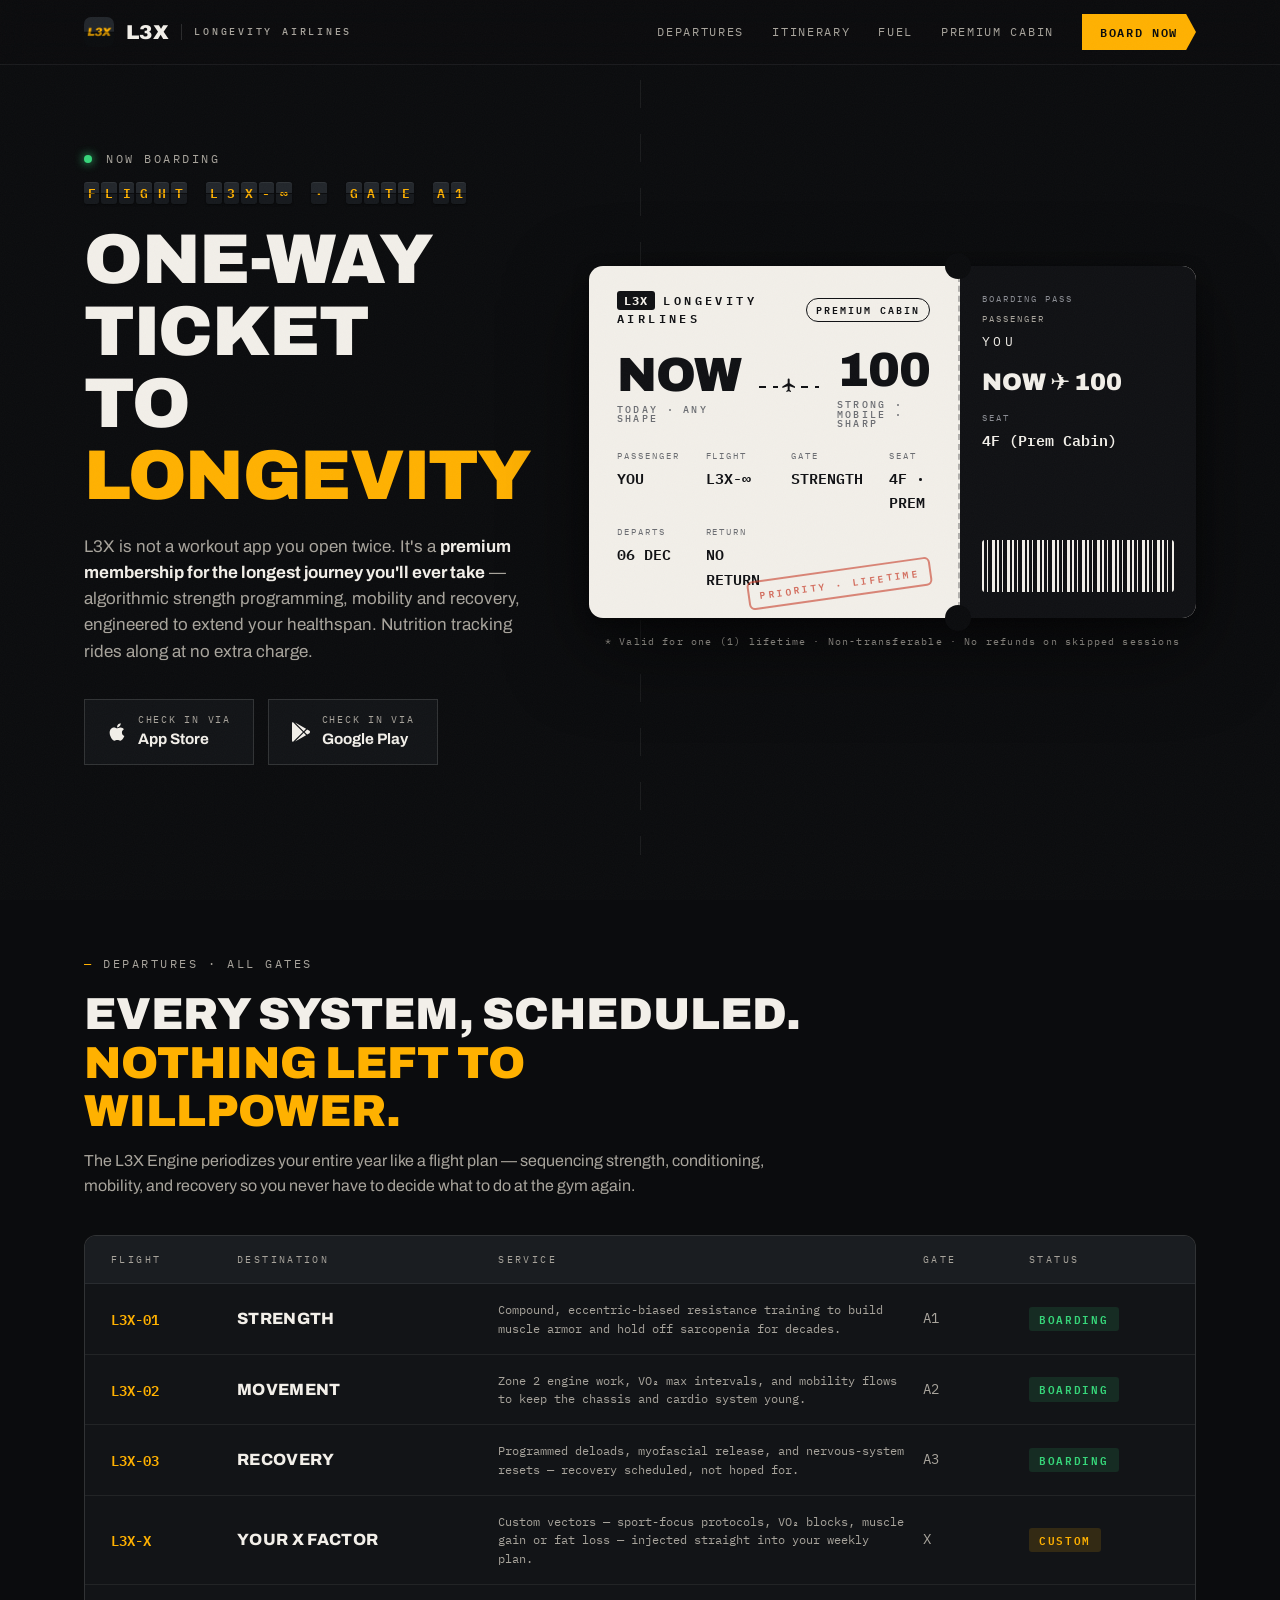
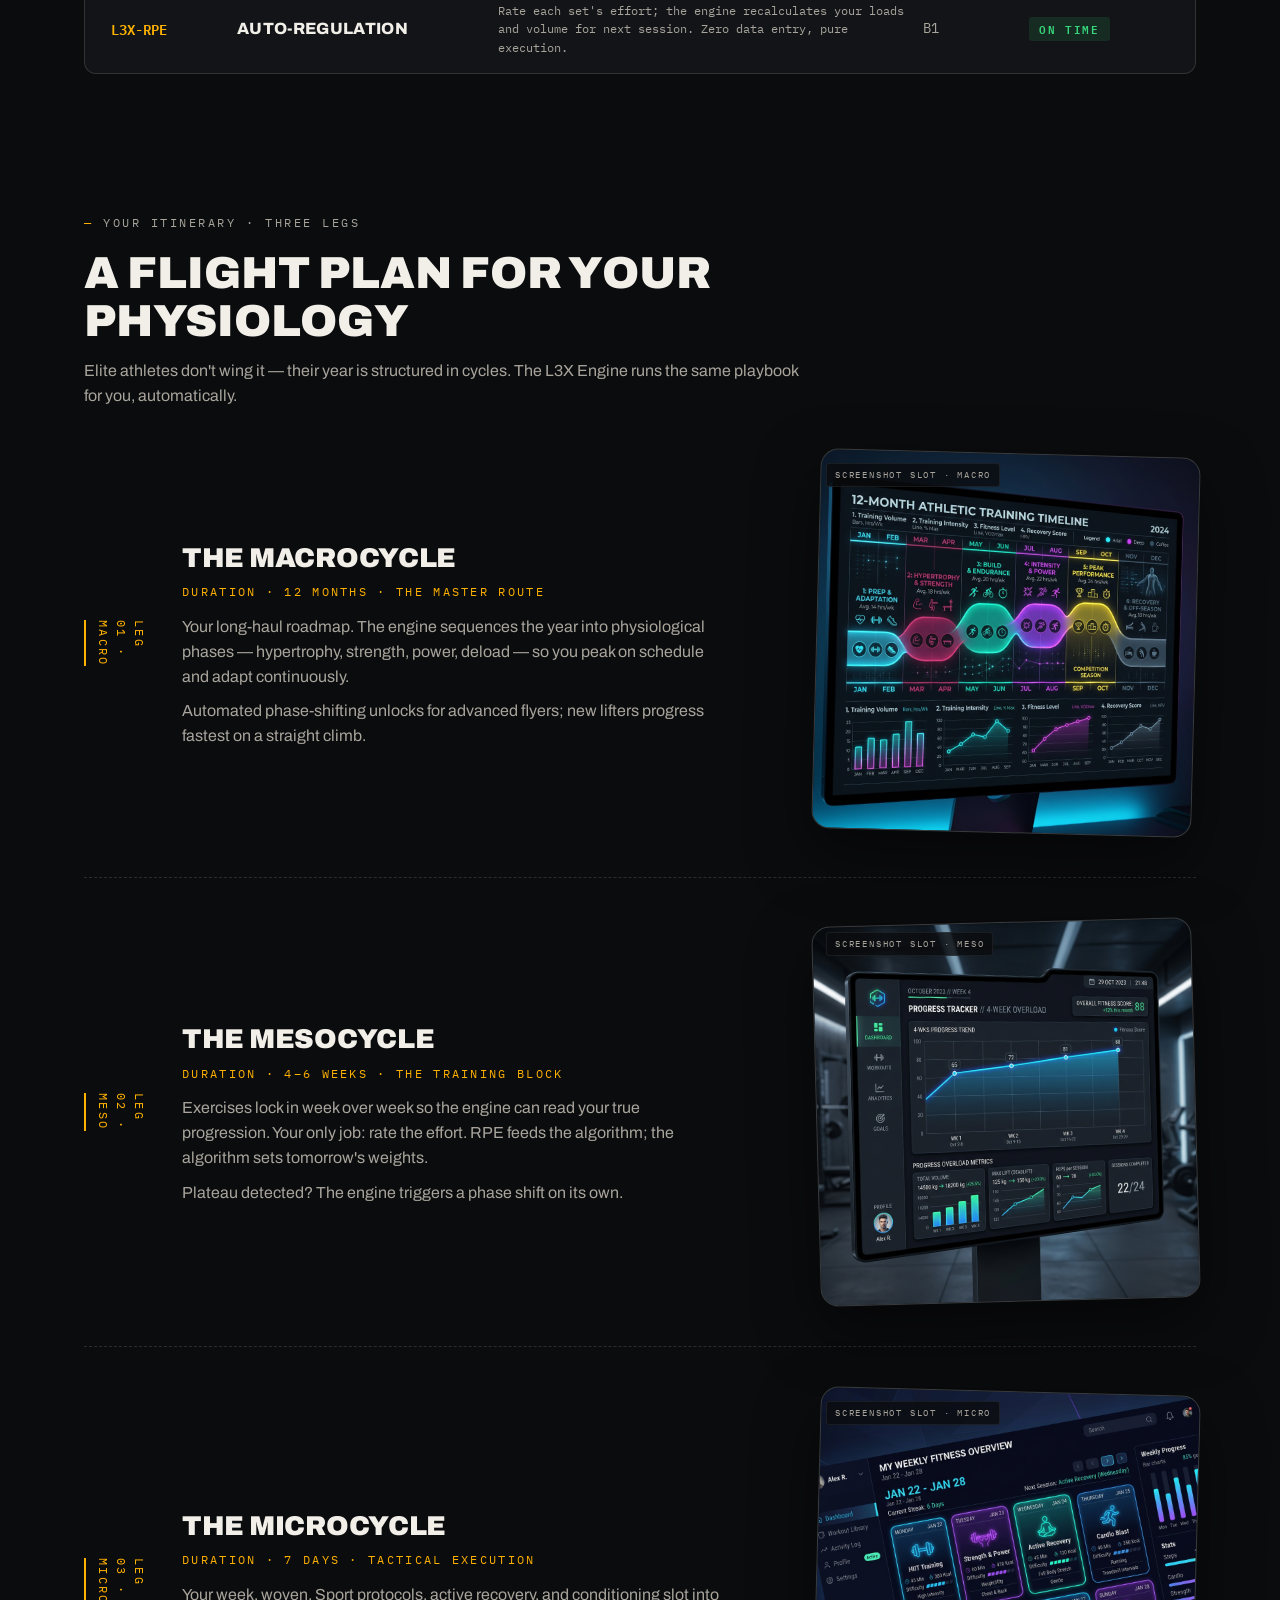
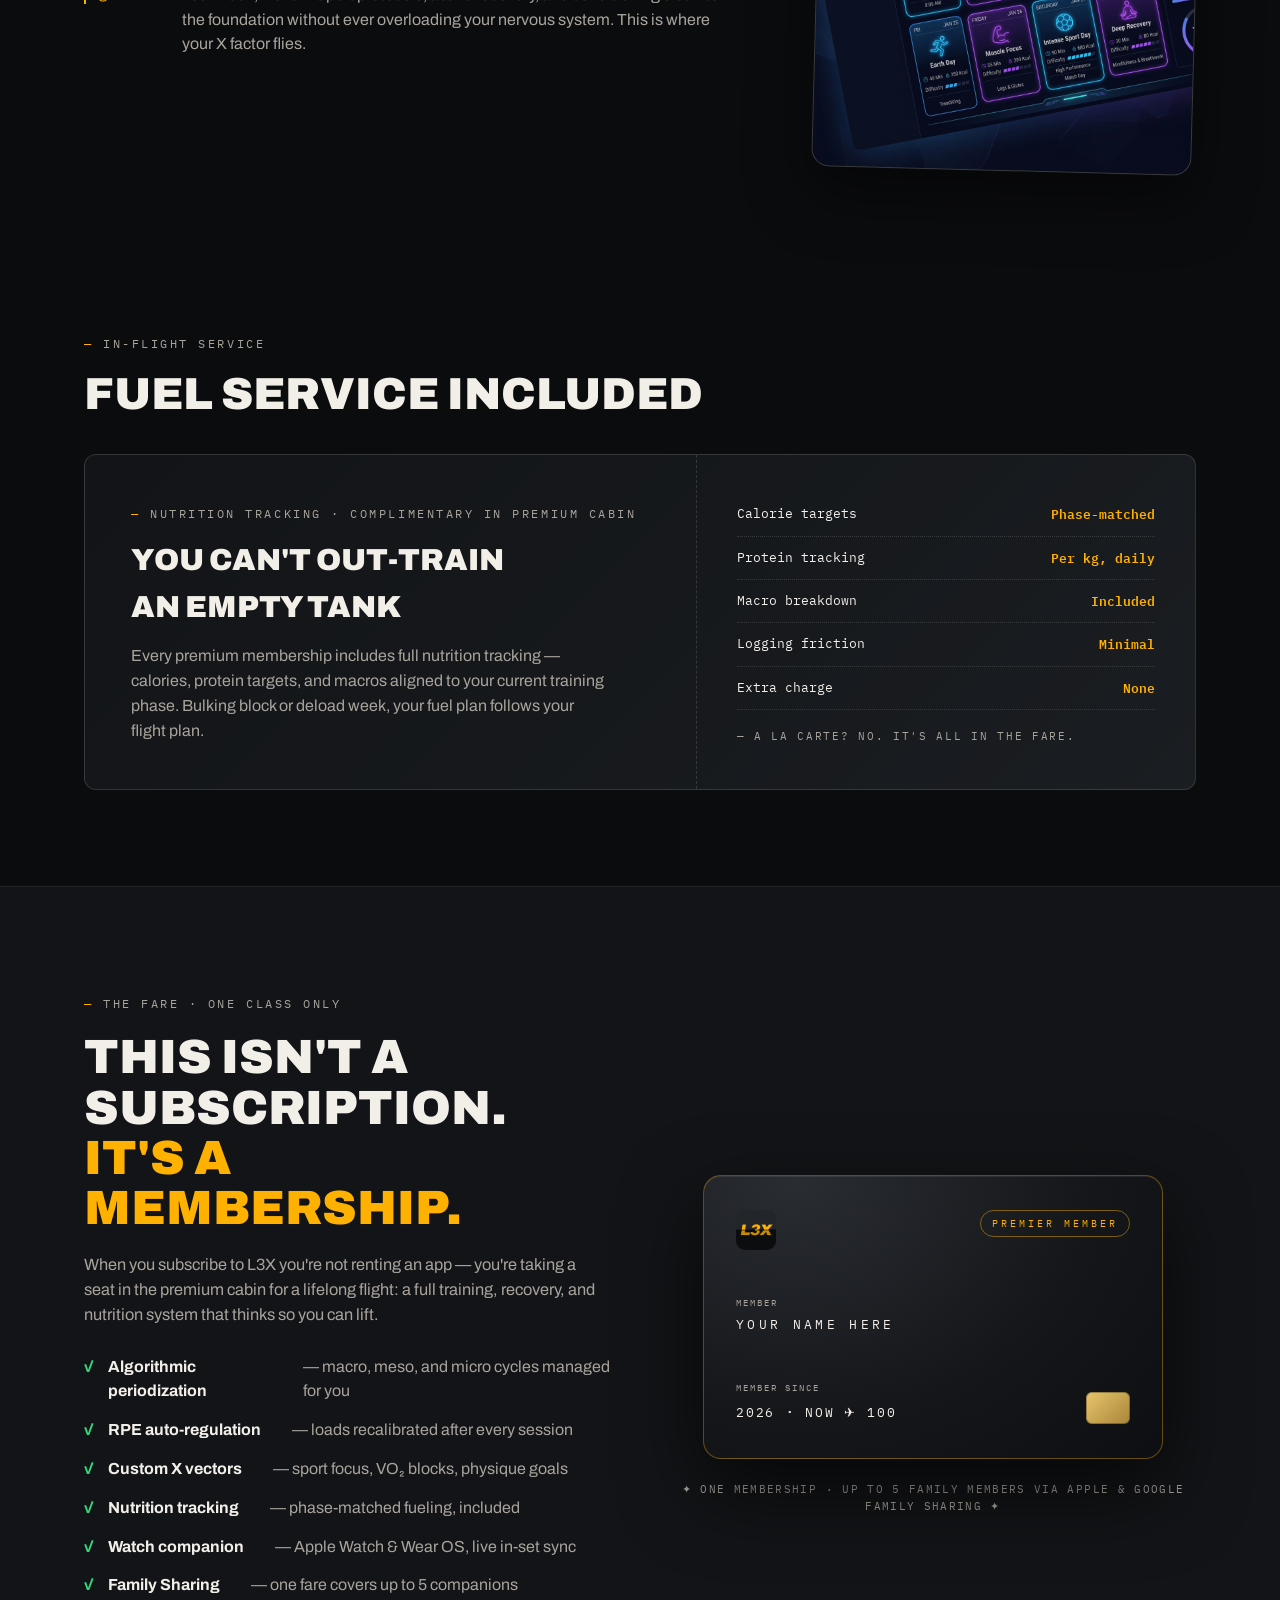
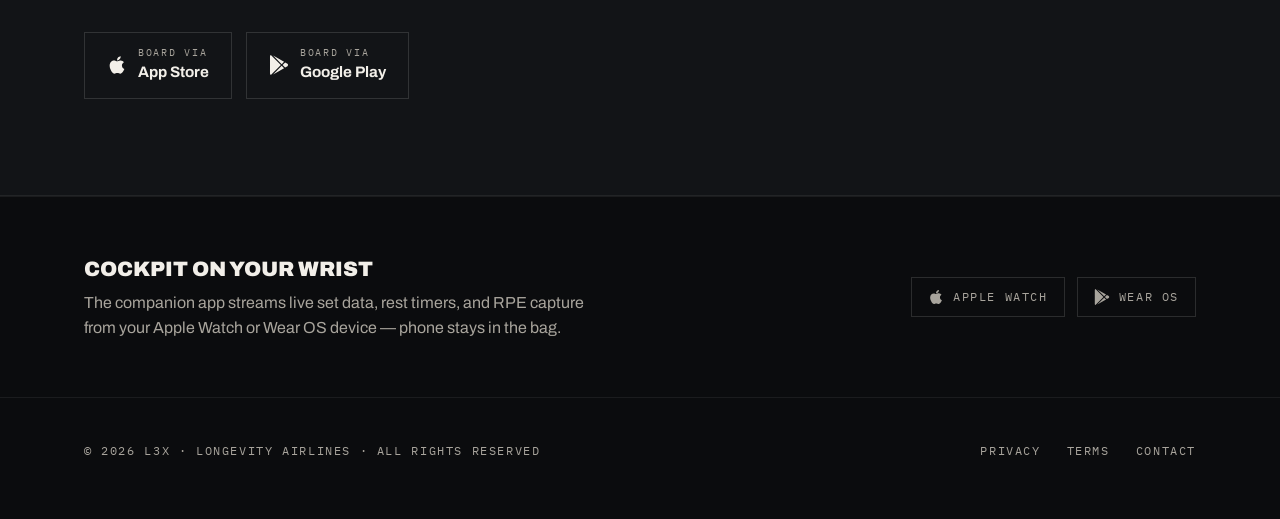
==== commit e86e5ba9: "Re-skin privacy + terms to tarmac; share one stylesheet; current app icon The legal pages were still" ====
--- a/index.html
+++ b/index.html
@@ -1,237 +1,629 @@
 <!DOCTYPE html>
 <html lang="en">
 <head>
-    <meta charset="UTF-8">
-    <meta name="viewport" content="width=device-width, initial-scale=1.0">
-    <title>L3X Performance | Peak Athletic Analytics</title>
-    <meta name="description" content="L3X Performance is the premier analytic tool for elite athletes. Track, analyze, and elevate your game with next-generation insights.">
-    <link rel="preconnect" href="https://fonts.googleapis.com">
-    <link rel="preconnect" href="https://fonts.gstatic.com" crossorigin>
-    <link href="https://fonts.googleapis.com/css2?family=Inter:wght@300;400;500;600&family=Outfit:wght@400;600;700;800&display=swap" rel="stylesheet">
-    <link rel="stylesheet" href="css/styles.css">
+<meta charset="UTF-8">
+<meta name="viewport" content="width=device-width, initial-scale=1.0">
+<title>L3X — Boarding Pass to Longevity</title>
+<meta name="description" content="L3X is a premium membership for strength training and longevity. Algorithmic periodization, RPE auto-regulation, and nutrition tracking — your boarding pass to a longer, stronger life.">
+<link rel="preconnect" href="https://fonts.googleapis.com">
+<link rel="preconnect" href="https://fonts.gstatic.com" crossorigin>
+<link href="https://fonts.googleapis.com/css2?family=Archivo:wght@500;700;800;900&family=IBM+Plex+Mono:wght@400;500;600&display=swap" rel="stylesheet">
+<link rel="icon" type="image/png" sizes="32x32" href="assets/favicon-32.png">
+<link rel="icon" type="image/png" sizes="64x64" href="assets/favicon-64.png">
+<link rel="apple-touch-icon" href="assets/apple-touch-icon.png">
+<link rel="stylesheet" href="css/site.css">
+<style>
+/* ============================================================
+   L3X — "Boarding Pass" concept, landing page
+   Palette, base type, nav and footer live in css/site.css so the
+   legal pages share them. What follows is landing-page only.
+   ============================================================ */
+
+/* ============================ HERO ============================ */
+.hero{position:relative;padding:150px 0 90px;overflow:hidden}
+.hero::before{ /* runway lights */
+  content:"";position:absolute;left:50%;top:0;bottom:0;width:1px;
+  background:repeating-linear-gradient(to bottom,transparent 0 26px,var(--line-soft) 26px 54px);
+  z-index:0;
+}
+.hero-grid{position:relative;z-index:1;display:grid;grid-template-columns:1.05fr .95fr;gap:56px;align-items:center}
+@media(max-width:960px){.hero-grid{grid-template-columns:1fr}}
+.hero h1{
+  font-size:clamp(2.6rem,5.6vw,4.4rem);font-weight:900;line-height:1.02;
+  letter-spacing:-.02em;text-transform:uppercase;margin:20px 0 22px;
+}
+.hero h1 .dest{color:var(--amber);white-space:nowrap}
+.hero p.sub{color:var(--bone-dim);font-size:1.06rem;max-width:34rem;margin-bottom:30px}
+.hero p.sub strong{color:var(--bone);font-weight:700}
+
+/* split-flap status line */
+.flapline{display:flex;align-items:center;gap:14px;flex-wrap:wrap}
+.flapline .dot{width:8px;height:8px;border-radius:50%;background:var(--green);box-shadow:0 0 10px var(--green);animation:pulse 1.6s infinite}
+@keyframes pulse{50%{opacity:.35}}
+.flapboard{display:inline-flex;gap:2px}
+.flap{
+  font-family:var(--mono);font-size:.82rem;font-weight:600;
+  width:1.18em;height:1.72em;display:flex;align-items:center;justify-content:center;
+  background:linear-gradient(180deg,#22262b 0 48%,#16191d 52% 100%);
+  border-radius:3px;color:var(--amber);
+  box-shadow:inset 0 1px 0 rgba(255,255,255,.06),0 1px 2px rgba(0,0,0,.5);
+  position:relative;
+}
+.flap::after{content:"";position:absolute;left:0;right:0;top:50%;height:1px;background:rgba(0,0,0,.55)}
+.flap.tick{animation:flick .09s linear}
+@keyframes flick{0%{transform:rotateX(0)}50%{transform:rotateX(58deg)}100%{transform:rotateX(0)}}
+.flap.space{background:transparent;box-shadow:none}
+.flap.space::after{display:none}
+
+/* store buttons */
+.stores{display:flex;gap:14px;flex-wrap:wrap;margin-top:34px}
+.store{
+  display:flex;align-items:center;gap:11px;padding:13px 22px;
+  border:1px solid var(--line);font-weight:700;font-size:.95rem;
+  background:var(--ink-2);transition:border-color .25s,transform .25s var(--ease-out),background .25s;
+}
+.store:hover{border-color:var(--amber);transform:translateY(-2px);background:var(--ink-3)}
+.store svg{width:20px;height:20px;flex:none}
+.store small{display:block;font-family:var(--mono);font-weight:400;font-size:.6rem;letter-spacing:.18em;text-transform:uppercase;color:var(--bone-dim)}
+
+/* ---------- the boarding pass ---------- */
+.pass-wrap{perspective:1200px}
+.pass{
+  --r: 14px;
+  display:grid;grid-template-columns:1fr 236px;
+  color:#101114;background:var(--bone);border-radius:var(--r);
+  box-shadow:0 30px 80px rgba(0,0,0,.6),0 4px 16px rgba(0,0,0,.4);
+  transform-style:preserve-3d;transition:transform .3s var(--ease-out);
+  position:relative;font-family:var(--mono);
+}
+.pass-main{padding:26px 28px;border-right:2px dashed rgba(16,17,20,.28);position:relative}
+/* perforation notches */
+.pass-main::before,.pass-main::after{
+  content:"";position:absolute;right:-13px;width:26px;height:26px;border-radius:50%;
+  background:var(--ink);z-index:2;
+}
+.pass-main::before{top:-13px}
+.pass-main::after{bottom:-13px}
+.pass-head{display:flex;justify-content:space-between;align-items:center;margin-bottom:18px}
+.pass-head .airline{font-weight:600;font-size:.72rem;letter-spacing:.3em;text-transform:uppercase}
+.pass-head .airline b{background:#101114;color:var(--bone);padding:2px 7px;margin-right:8px;border-radius:3px;letter-spacing:.1em}
+.pass-head .class-chip{font-size:.62rem;letter-spacing:.2em;text-transform:uppercase;border:1.5px solid #101114;padding:3px 9px;border-radius:99px;font-weight:600;white-space:nowrap}
+.pass-route{display:flex;align-items:center;gap:18px;margin:8px 0 20px}
+.pass-route .code{font-family:var(--disp);font-weight:900;font-size:clamp(2.2rem,4vw,3rem);letter-spacing:-.02em;line-height:1}
+.pass-route .code small{display:block;font-family:var(--mono);font-weight:500;font-size:.6rem;letter-spacing:.24em;color:#6b6d72;margin-top:6px;text-transform:uppercase}
+.pass-route .path{flex:1;position:relative;height:2px;background:repeating-linear-gradient(90deg,#101114 0 7px,transparent 7px 14px);min-width:60px}
+.pass-route .path svg{position:absolute;top:50%;left:50%;transform:translate(-50%,-58%);width:22px;height:22px;background:var(--bone);padding:0 3px}
+.pass-fields{display:grid;grid-template-columns:repeat(4,auto);gap:10px 26px}
+@media(max-width:500px){.pass-fields{grid-template-columns:repeat(2,auto)}}
+.pf small{display:block;font-size:.56rem;letter-spacing:.22em;text-transform:uppercase;color:#6b6d72;margin-bottom:3px}
+.pf span{font-weight:600;font-size:.92rem}
+.pass-stamp{
+  position:absolute;right:26px;bottom:20px;transform:rotate(-12deg) scale(1.15);
+  border:2px solid rgba(200,60,40,.6);color:rgba(200,60,40,.72);border-radius:6px;
+  font-size:.6rem;font-weight:600;letter-spacing:.26em;text-transform:uppercase;
+  padding:5px 10px;white-space:nowrap;pointer-events:none;
+  opacity:0;transition:opacity .5s .9s,transform .5s .9s var(--ease-out);
+}
+.in .pass-stamp{opacity:1;transform:rotate(-8deg) scale(1)}
+.pass-fine{
+  margin-top:16px;text-align:center;font-family:var(--mono);font-size:.62rem;
+  letter-spacing:.12em;color:var(--bone-dim);opacity:.75;
+}
+.pass-stub{padding:26px 22px;display:flex;flex-direction:column;justify-content:space-between;background:#101114;color:var(--bone);border-radius:0 var(--r) var(--r) 0}
+.pass-stub .pf small{color:#8b8d93}
+.pass-stub .route-mini{font-family:var(--disp);font-weight:900;font-size:1.5rem;margin:12px 0 10px}
+.barcode{
+  height:52px;margin-top:14px;border-radius:3px;
+  background:repeating-linear-gradient(90deg,var(--bone) 0 2px,transparent 2px 5px,var(--bone) 5px 6px,transparent 6px 10px,var(--bone) 10px 13px,transparent 13px 15px);
+}
+@media(max-width:520px){
+  .pass{grid-template-columns:1fr}
+  .pass-main{border-right:none;border-bottom:2px dashed rgba(16,17,20,.28);padding-bottom:64px}
+  .pass-main::before{top:auto;bottom:-13px;left:-13px;right:auto}
+  .pass-main::after{bottom:-13px;right:-13px}
+  .pass-stub{border-radius:0 0 var(--r) var(--r)}
+}
+
+/* ======================= DEPARTURES BOARD ======================= */
+section{padding:96px 0}
+.board{border:1px solid var(--line);background:var(--ink-2);border-radius:12px;overflow:hidden;margin-top:36px}
+.board-head,.board-row{
+  display:grid;grid-template-columns:110px 1.2fr 2fr 90px 140px;gap:16px;
+  padding:16px 26px;align-items:center;font-family:var(--mono);
+}
+.board-head{font-size:.62rem;letter-spacing:.24em;text-transform:uppercase;color:var(--bone-dim);background:var(--ink-3);border-bottom:1px solid var(--line-soft)}
+.board-row{border-bottom:1px solid var(--line-soft);font-size:.86rem;transition:background .25s}
+.board-row:last-child{border-bottom:none}
+.board-row:hover{background:var(--amber-dim)}
+.board-row .flight{color:var(--amber);font-weight:600}
+.board-row .dest{font-family:var(--disp);font-weight:800;font-size:1.02rem;letter-spacing:.02em;text-transform:uppercase}
+.board-row .desc{color:var(--bone-dim);font-size:.78rem;line-height:1.5}
+.board-row .gate{color:var(--bone-dim)}
+.status{display:inline-block;padding:4px 10px;font-size:.66rem;letter-spacing:.16em;text-transform:uppercase;font-weight:600;border-radius:3px;background:rgba(55,214,122,.12);color:var(--green)}
+.status.amber{background:var(--amber-dim);color:var(--amber)}
+@media(max-width:820px){
+  .board-head{display:none}
+  .board-row{grid-template-columns:1fr;gap:6px;padding:18px 20px}
+  .board-row .gate{display:none}
+}
+
+/* ======================= ITINERARY (legs) ======================= */
+.itin{position:relative}
+.leg{
+  display:grid;grid-template-columns:64px 1fr 380px;gap:34px;align-items:center;
+  padding:44px 0;border-bottom:1px dashed var(--line);
+}
+.leg:last-child{border-bottom:none}
+.leg-num{
+  font-family:var(--mono);color:var(--amber);font-size:.72rem;letter-spacing:.2em;
+  writing-mode:vertical-rl;text-orientation:mixed;text-transform:uppercase;
+  border-left:2px solid var(--amber);padding-left:12px;height:min-content;
+}
+.leg h3{font-size:1.7rem;font-weight:900;text-transform:uppercase;letter-spacing:-.01em;margin-bottom:4px}
+.leg .dur{font-family:var(--mono);font-size:.72rem;letter-spacing:.2em;color:var(--amber);text-transform:uppercase;margin-bottom:14px}
+.leg p{color:var(--bone-dim);max-width:34rem}
+.leg p+p{margin-top:10px}
+.leg-shot{position:relative}
+.leg-shot .frame{
+  border:1px solid var(--line);border-radius:18px;overflow:hidden;background:var(--ink-3);
+  box-shadow:0 24px 60px rgba(0,0,0,.5);
+  transform:rotate(1.5deg);transition:transform .5s var(--ease-out);
+}
+.leg:nth-child(even) .leg-shot .frame{transform:rotate(-1.5deg)}
+.leg-shot:hover .frame{transform:rotate(0) scale(1.02)}
+.leg-shot .slot-tag{
+  position:absolute;top:10px;left:10px;z-index:2;font-family:var(--mono);font-size:.56rem;
+  letter-spacing:.2em;text-transform:uppercase;background:rgba(11,12,14,.8);color:var(--bone-dim);
+  padding:4px 8px;border-radius:3px;border:1px solid var(--line-soft);
+}
+@media(max-width:920px){
+  .leg{grid-template-columns:1fr}
+  .leg-num{writing-mode:horizontal-tb;border-left:none;border-top:2px solid var(--amber);padding:8px 0 0}
+  .leg-shot{max-width:420px}
+}
+
+/* ======================= FUEL (nutrition) ======================= */
+.fuel-card{
+  display:grid;grid-template-columns:1.1fr .9fr;border:1px solid var(--line);
+  background:linear-gradient(135deg,var(--ink-2),var(--ink-3));border-radius:12px;overflow:hidden;margin-top:36px;
+}
+.fuel-left{padding:46px}
+.fuel-left h3{font-size:1.9rem;font-weight:900;text-transform:uppercase;margin:10px 0 14px}
+.fuel-left p{color:var(--bone-dim);max-width:30rem}
+.fuel-right{border-left:1px dashed var(--line);padding:38px 40px;font-family:var(--mono)}
+.menu-row{display:flex;justify-content:space-between;gap-row:8px;padding:11px 0;border-bottom:1px dotted var(--line);font-size:.82rem}
+.menu-row:last-child{border-bottom:none}
+.menu-row b{color:var(--amber);font-weight:600}
+.fuel-note{margin-top:18px;font-size:.66rem;letter-spacing:.16em;text-transform:uppercase;color:var(--bone-dim)}
+@media(max-width:820px){.fuel-card{grid-template-columns:1fr}.fuel-right{border-left:none;border-top:1px dashed var(--line)}}
+
+/* ======================= PREMIUM CABIN ======================= */
+.cabin{background:var(--ink-2);border-top:1px solid var(--line-soft);border-bottom:1px solid var(--line-soft)}
+.cabin-grid{display:grid;grid-template-columns:1fr 1fr;gap:60px;align-items:center;margin-top:8px}
+@media(max-width:920px){.cabin-grid{grid-template-columns:1fr}}
+.cabin h2{font-size:clamp(2rem,4vw,3rem);font-weight:900;text-transform:uppercase;line-height:1.05;margin:16px 0 18px}
+.cabin p.lead{color:var(--bone-dim);font-size:1.02rem;max-width:32rem}
+.perks{list-style:none;margin:26px 0 34px;display:grid;gap:13px}
+.perks li{display:flex;gap:14px;align-items:baseline;color:var(--bone)}
+.perks li::before{content:"✓";font-family:var(--mono);color:var(--green);font-weight:600;flex:none}
+.perks li span{color:var(--bone-dim)}
+.perks li b{color:var(--bone)}
+/* membership card */
+.member-card{
+  position:relative;border-radius:18px;padding:34px 32px;aspect-ratio:1.62;max-width:460px;margin:0 auto;
+  background:
+    radial-gradient(120% 160% at 20% 0%,#2a2d33 0%,#141619 55%,#0c0d10 100%);
+  border:1px solid rgba(255,177,0,.35);
+  box-shadow:0 30px 80px rgba(0,0,0,.65),inset 0 1px 0 rgba(255,255,255,.08);
+  display:flex;flex-direction:column;justify-content:space-between;overflow:hidden;
+  transition:transform .3s var(--ease-out);
+}
+.member-card::before{ /* sheen */
+  content:"";position:absolute;inset:0;
+  background:linear-gradient(115deg,transparent 30%,rgba(255,255,255,.06) 45%,transparent 60%);
+  transform:translateX(-100%);animation:sheen 5.5s ease-in-out infinite;
+}
+@keyframes sheen{0%,60%{transform:translateX(-100%)}85%,100%{transform:translateX(100%)}}
+.mc-top{display:flex;justify-content:space-between;align-items:flex-start}
+.mc-top img{width:40px;height:40px;border-radius:9px}
+.mc-tier{font-family:var(--mono);font-size:.62rem;letter-spacing:.3em;text-transform:uppercase;color:var(--amber);border:1px solid rgba(255,177,0,.45);padding:5px 11px;border-radius:99px}
+.mc-name{font-family:var(--mono);font-size:.8rem;letter-spacing:.26em;text-transform:uppercase;color:var(--bone)}
+.mc-name small{display:block;font-size:.56rem;letter-spacing:.22em;color:var(--bone-dim);margin-bottom:6px}
+.mc-bottom{display:flex;justify-content:space-between;align-items:flex-end;font-family:var(--mono)}
+.mc-since small{display:block;font-size:.56rem;letter-spacing:.22em;text-transform:uppercase;color:var(--bone-dim);margin-bottom:4px}
+.mc-since span{font-size:.8rem;letter-spacing:.14em}
+.mc-chip{width:44px;height:32px;border-radius:6px;background:linear-gradient(135deg,#e8c56a,#a8853a);box-shadow:inset 0 0 0 1px rgba(0,0,0,.3)}
+.family-note{margin-top:22px;font-family:var(--mono);font-size:.7rem;letter-spacing:.12em;color:var(--bone-dim);text-transform:uppercase;text-align:center}
+
+/* ======================= WEARABLE STRIP ======================= */
+.strip{border-top:1px solid var(--line-soft);padding:56px 0}
+.strip-inner{display:flex;align-items:center;justify-content:space-between;gap:30px;flex-wrap:wrap}
+.strip h3{font-size:1.3rem;font-weight:900;text-transform:uppercase}
+.strip p{color:var(--bone-dim);max-width:32rem;margin-top:6px}
+.strip .badges{display:flex;gap:12px}
+.strip .badge{display:flex;align-items:center;gap:9px;font-family:var(--mono);font-size:.72rem;letter-spacing:.14em;text-transform:uppercase;border:1px solid var(--line);padding:10px 16px;color:var(--bone-dim)}
+.strip .badge svg{width:16px;height:16px}
+
+/* section headers */
+.sec-head{max-width:720px}
+.sec-head h2{font-size:clamp(1.9rem,3.6vw,2.8rem);font-weight:900;text-transform:uppercase;line-height:1.08;margin:14px 0 14px}
+.sec-head p{color:var(--bone-dim)}
+</style>
 </head>
 <body>
-    <!-- Background glowing orbs for glassmorphism -->
-    <div class="glow glow-1"></div>
-    <div class="glow glow-2"></div>
-    <div class="glow glow-3"></div>
-
-    <header class="navbar">
-        <div class="container nav-content">
-            <a href="#" class="logo">
-                <img src="assets/app_logo.jpg" alt="L3X Performance Logo" class="logo-img">
-            </a>
-            <nav class="nav-links">
-                <a href="#pillars" class="nav-link">The Three Pillars</a>
-                <a href="#about" class="nav-link">About</a>
-                <a href="#download" class="btn btn-primary btn-nav">Download</a>
-            </nav>
-        </div>
-    </header>
-
-    <main>
-        <section class="hero container">
-            <div class="hero-content fade-in-up">
-                <div class="badge">Master Your Longevity</div>
-                <h1 class="hero-title">Optimize Your <span class="text-gradient">Lifespan</span> with L3X</h1>
-                <p class="hero-subtitle">The definitive data-driven strength training engine. L3X seamlessly weaves rigorous resistance training with essential mobility and recovery blocks to deliver a periodized, longevity-focused protocol designed to maximize your physical healthspan.</p>
-                <div class="hero-actions store-buttons">
-                    <a href="#download" class="store-btn apple-btn">
-                        <svg viewBox="0 0 384 512" width="24" height="24"><path fill="currentColor" d="M318.7 268.7c-.2-36.7 16.4-64.4 50-84.8-18.8-26.9-47.2-41.7-84.7-44.6-35.5-2.8-74.3 20.7-88.5 20.7-15 0-49.4-19.7-76.4-19.7C63.3 141.2 4 184.8 4 273.5q0 39.3 14.4 81.2c12.8 36.7 59 126.7 107.2 125.2 25.2-.6 43-17.9 75.8-17.9 31.8 0 48.3 17.9 76.4 17.9 48.6-.7 90.4-82.5 102.6-119.3-65.2-30.7-61.7-90-61.7-91.9zm-56.6-164.2c27.3-32.4 24.8-61.9 24-72.5-24.1 1.4-52 16.4-67.9 34.9-17.5 19.8-27.8 44.3-25.6 71.9 26.1 2 49.9-11.4 69.5-34.3z"/></svg>
-                        <span>App Store</span>
-                    </a>
-                    <a href="#download" class="store-btn google-btn">
-                        <svg viewBox="0 0 512 512" width="24" height="24"><path fill="currentColor" d="M325.3 234.3L104.6 13l280.8 161.2-60.1 60.1zM47 0C34 6.8 25.3 19.2 25.3 35.3v441.3c0 16.1 8.7 28.5 21.7 35.3l256.6-256L47 0zm425.2 225.6l-58.9-34.1-65.7 64.5 65.7 64.5 60.1-34.1c18-14.3 18-46.5-1.2-60.8zM104.6 499l280.8-161.2-60.1-60.1L104.6 499z"/></svg>
-                        <span>Google Play</span>
-                    </a>
-                </div>
+
+<!-- ============================ NAV ============================ -->
+<header class="nav">
+  <div class="container nav-inner">
+    <a href="#" class="brand">
+      <img src="assets/app_icon.png" alt="L3X logo">
+      L3X <span class="tag">Longevity Airlines</span>
+    </a>
+    <nav class="nav-links">
+      <a href="#departures">Departures</a>
+      <a href="#itinerary">Itinerary</a>
+      <a href="#fuel">Fuel</a>
+      <a href="#cabin">Premium Cabin</a>
+      <a href="#cabin" class="btn-board">Board Now</a>
+    </nav>
+  </div>
+</header>
+
+<!-- ============================ HERO ============================ -->
+<section class="hero">
+  <div class="container hero-grid">
+    <div class="reveal in">
+      <div class="flapline">
+        <span class="dot"></span>
+        <span class="mono" style="font-size:.72rem;letter-spacing:.22em;color:var(--bone-dim)">NOW BOARDING</span>
+        <span class="flapboard" id="flap-status" aria-label="Flight L3X to Longevity"></span>
+      </div>
+      <h1>One-way ticket<br>to <span class="dest" id="flap-dest">Longevity</span></h1>
+      <p class="sub">L3X is not a workout app you open twice. It's a <strong>premium membership for the longest journey you'll ever take</strong> — algorithmic strength programming, mobility and recovery, engineered to extend your healthspan. Nutrition tracking rides along at no extra charge.</p>
+      <div class="stores">
+        <a href="#" class="store">
+          <svg viewBox="0 0 384 512" fill="currentColor"><path d="M318.7 268.7c-.2-36.7 16.4-64.4 50-84.8-18.8-26.9-47.2-41.7-84.7-44.6-35.5-2.8-74.3 20.7-88.5 20.7-15 0-49.4-19.7-76.4-19.7C63.3 141.2 4 184.8 4 273.5q0 39.3 14.4 81.2c12.8 36.7 59 126.7 107.2 125.2 25.2-.6 43-17.9 75.8-17.9 31.8 0 48.3 17.9 76.4 17.9 48.6-.7 90.4-82.5 102.6-119.3-65.2-30.7-61.7-90-61.7-91.9zm-56.6-164.2c27.3-32.4 24.8-61.9 24-72.5-24.1 1.4-52 16.4-67.9 34.9-17.5 19.8-27.8 44.3-25.6 71.9 26.1 2 49.9-11.4 69.5-34.3z"/></svg>
+          <span><small>Check in via</small>App Store</span>
+        </a>
+        <a href="#" class="store">
+          <svg viewBox="0 0 512 512" fill="currentColor"><path d="M325.3 234.3L104.6 13l280.8 161.2-60.1 60.1zM47 0C34 6.8 25.3 19.2 25.3 35.3v441.3c0 16.1 8.7 28.5 21.7 35.3l256.6-256L47 0zm425.2 225.6l-58.9-34.1-65.7 64.5 65.7 64.5 60.1-34.1c18-14.3 18-46.5-1.2-60.8zM104.6 499l280.8-161.2-60.1-60.1L104.6 499z"/></svg>
+          <span><small>Check in via</small>Google Play</span>
+        </a>
+      </div>
+    </div>
+
+    <!-- Boarding pass -->
+    <div class="pass-wrap reveal in d2">
+      <div class="pass" id="pass">
+        <div class="pass-main">
+          <div class="pass-head">
+            <span class="airline"><b>L3X</b>Longevity Airlines</span>
+            <span class="class-chip">Premium Cabin</span>
+          </div>
+          <div class="pass-route">
+            <div class="code">NOW<small>Today · Any shape</small></div>
+            <div class="path">
+              <svg viewBox="0 0 24 24" fill="#101114"><path d="M21 16v-2l-8-5V3.5a1.5 1.5 0 0 0-3 0V9l-8 5v2l8-2.5V19l-2 1.5V22l3.5-1 3.5 1v-1.5L13 19v-5.5l8 2.5z"/></svg>
             </div>
-            <div class="hero-visual fade-in-up delay-1">
-                <div class="glass-panel image-container">
-                    <img src="assets/hero.png" alt="L3X App Dashboard" class="hero-img">
-                </div>
-            </div>
-        </section>
-
-        <section id="pillars" class="features container reveal">
-            <div class="section-header">
-                <h2 class="section-title">The <span class="text-gradient">Three Pillars</span> of Longevity</h2>
-                <p class="section-subtitle">L3X Performance breaks down your training into three core vectors, building your foundation for peak physical healthspan.</p>
-            </div>
-            
-            <div class="features-grid">
-                <div class="feature-card glass-panel reveal-stagger">
-                    <div class="feature-icon">🏋️‍♂️</div>
-                    <h3 class="feature-title" data-i18n="pillar_strength_title">Strength</h3>
-                    <p class="feature-desc" data-i18n="pillar_strength_desc">Build your physical armor. We prioritize compound, eccentric movements to build muscle mass and prevent sarcopenia.</p>
-                </div>
-                <div class="feature-card glass-panel reveal-stagger">
-                    <div class="feature-icon">🏃‍♂️</div>
-                    <h3 class="feature-title" data-i18n="pillar_move_title">Move</h3>
-                    <p class="feature-desc" data-i18n="pillar_move_desc">Optimize your engine and chassis. Combine Zone 2 cardio, VO2 Max intervals, and dynamic mobility flows to keep your kinetic chain fully lubricated.</p>
-                </div>
-                <div class="feature-card glass-panel reveal-stagger">
-                    <div class="feature-icon">🔋</div>
-                    <h3 class="feature-title" data-i18n="pillar_recovery_title">Recovery</h3>
-                    <p class="feature-desc" data-i18n="pillar_recovery_desc">Master the system reset. From myofascial release to vagal toning, shift your nervous system from 'fight or flight' to optimal recovery.</p>
-                </div>
-            </div>
-
-            <div class="x-factor-banner glass-panel reveal" style="margin-top: 3rem; padding: 2rem; display: flex; align-items: center; gap: 2rem; flex-wrap: wrap;">
-                <div class="x-icon text-gradient" style="font-size: 5rem; font-weight: 800; line-height: 1; font-family: var(--font-heading);">X</div>
-                <div class="x-content" style="flex: 1; min-width: 250px;">
-                    <h3 class="feature-title" style="margin-bottom: 0.5rem;" data-i18n="x_factor_title">The "X" Factor: Your Custom Vectors</h3>
-                    <p class="feature-desc" style="margin-bottom: 0;" data-i18n="x_factor_desc">While the Three Pillars are non-negotiable for longevity, the <strong>X</strong> in L3X represents the variables you control. Stack custom vectors during onboarding—such as functional Sport Focus protocols, dedicated VO2 Max conditioning blocks, and primary targets like Building Muscle or Losing Weight. The L3X Engine then automatically injects specialized microcycles targeting your exact vectors directly into your weekly blueprint.</p>
-                </div>
-            </div>
-        </section>
-
-        <!-- The L3X Engine -->
-        <section id="engine" class="zigzag-section container reveal">
-            <div class="section-header">
-                <h2 class="section-title">Algorithmic <span class="text-gradient">Periodization</span></h2>
-                <p class="section-subtitle" style="max-width: 800px;">The L3X Engine autonomously manages your fatigue and progression curves just like an elite sports scientist. Here is how your training is structured:</p>
-            </div>
-
-            <div class="zigzag-container">
-                <!-- Macrocycle -->
-                <div class="zigzag-row reveal-stagger">
-                    <div class="zigzag-text">
-                        <h3 class="feature-title">The Macrocycle</h3>
-                        <p class="feature-desc" style="color: var(--accent-primary); font-weight: bold; margin-bottom: 1rem;">The Master Strategy</p>
-                        <p class="feature-desc">The Macrocycle is your long-term roadmap. The engine automatically sequences your year into distinct physiological phases—Hypertrophy, Strength, Power, and Deload—ensuring you peak at the right time while continuously driving maximal adaptation.</p>
-                        <p class="feature-desc" style="font-size: 0.9rem; opacity: 0.8;"><em>Note: The automated macrocycle phase-shifting engine is unlocked for Advanced users only, as beginners and intermediates benefit most from continuous linear progression before requiring complex systemic shocks.</em></p>
-                    </div>
-                    <div class="zigzag-image">
-                        <img src="assets/l3x_macro.png" alt="L3X Macrocycle Timeline">
-                    </div>
-                </div>
-
-                <!-- Mesocycle -->
-                <div class="zigzag-row reveal-stagger">
-                    <div class="zigzag-text">
-                        <h3 class="feature-title">The Mesocycle</h3>
-                        <p class="feature-desc" style="color: var(--accent-primary); font-weight: bold; margin-bottom: 1rem;">The Training Block</p>
-                        <p class="feature-desc">A Mesocycle is your current 4-to-6 week training block. During this phase, the L3X engine locks in your exercises week-over-week. This allows our algorithms to accurately track your neural pathways and autonomously micro-adjust your weights and reps to force progressive overload. When the engine detects a plateau, it automatically triggers a phase shift.</p>
-                        <p class="feature-desc" style="font-size: 0.95rem; margin-top: 1rem; padding: 1rem; border-left: 3px solid var(--accent-primary); background: rgba(255,255,255,0.02); border-radius: 0 8px 8px 0;"><strong>The RPE Feedback Loop:</strong> The Engine relies entirely on your <em>Rate of Perceived Exertion (RPE)</em>. By accurately rating the subjective difficulty of every set, you provide the algorithm with the exact physiological feedback required to calculate your true fatigue limits and autonomously scale your weights for the next session.</p>
-                    </div>
-                    <div class="zigzag-image">
-                        <img src="assets/l3x_meso.png" alt="L3X Mesocycle UI">
-                    </div>
-                </div>
-
-                <!-- Microcycle -->
-                <div class="zigzag-row reveal-stagger">
-                    <div class="zigzag-text">
-                        <h3 class="feature-title">The Microcycle</h3>
-                        <p class="feature-desc" style="color: var(--accent-primary); font-weight: bold; margin-bottom: 1rem;">The Tactical Execution</p>
-                        <p class="feature-desc">The Microcycle is your week-to-week tactical execution. This is where your custom "X" vectors shine. The engine dynamically weaves your specialized sport protocols, active recovery days, and VO2 Max conditioning directly into your foundational week, ensuring you never overtrain your central nervous system.</p>
-                    </div>
-                    <div class="zigzag-image">
-                        <img src="assets/l3x_micro.png" alt="L3X Microcycle Calendar">
-                    </div>
-                </div>
-            </div>
-        </section>
-
-        <!-- Zero Friction Tracking -->
-        <section id="frictionless" class="features container reveal" style="padding-top: 2rem;">
-            <div class="glass-panel" style="padding: 4rem; text-align: center; border-radius: 16px;">
-                <div class="feature-icon" style="font-size: 4rem; margin-bottom: 1rem; display: inline-block;">⚙️</div>
-                <h2 class="section-title">Zero Data Entry. <span class="text-gradient">Pure Execution.</span></h2>
-                <p class="section-subtitle" style="margin: 0 auto 2rem; max-width: 800px;">Forget the spreadsheets. L3X eliminates the friction of painstakingly typing in reps, sets, and weights during your workout so you can stay entirely in the zone.</p>
-                <div style="display: grid; grid-template-columns: repeat(auto-fit, minmax(300px, 1fr)); gap: 2rem; text-align: left; margin-top: 3rem;">
-                    <div style="padding: 2rem; background: rgba(255,255,255,0.02); border-radius: 12px; border-left: 3px solid var(--accent-primary);">
-                        <h4 style="color: var(--text-primary); font-size: 1.2rem; margin-bottom: 0.5rem; font-family: var(--font-heading);">1. The Intuitive RPE Slider</h4>
-                        <p style="color: var(--text-secondary); margin-bottom: 0;">Simply execute the prescribed protocol. At the end of each exercise, use the intuitive RPE (Rate of Perceived Exertion) slider to rate the difficulty. The Engine handles the complex math and autonomously calibrates your perfect progressive overload for the next session.</p>
-                    </div>
-                    <div style="padding: 2rem; background: rgba(255,255,255,0.02); border-radius: 12px; border-left: 3px solid var(--accent-secondary);">
-                        <h4 style="color: var(--text-primary); font-size: 1.2rem; margin-bottom: 0.5rem; font-family: var(--font-heading);">2. L3X Advanced Mode</h4>
-                        <p style="color: var(--text-secondary); margin-bottom: 0;">If you prefer total granular control, you still have it. Flip the switch to L3X Advanced Mode to immediately unlock the ability to meticulously micro-manage, override, and manually input specific weight values and rep counts for every individual set.</p>
-                    </div>
-                </div>
-
-                <!-- Auto-Regulation Benefits -->
-                <div style="margin-top: 4rem; text-align: left;">
-                    <h3 style="color: var(--text-primary); font-family: var(--font-heading); font-size: 1.8rem; margin-bottom: 1.5rem; text-align: center;">The Gold Standard: <span class="text-gradient">Auto-Regulation</span></h3>
-                    <p style="color: var(--text-secondary); text-align: center; max-width: 800px; margin: 0 auto 3rem;">By utilizing RPE as the feedback loop for future programming, the L3X Engine implements true Auto-Regulation—the scientifically proven gold standard for long-term progress and injury prevention.</p>
-                    
-                    <div style="display: grid; grid-template-columns: repeat(auto-fit, minmax(250px, 1fr)); gap: 2rem;">
-                        <div class="glass-panel" style="padding: 2rem; border-radius: 12px; background: rgba(10, 10, 12, 0.6); border-top: 2px solid var(--accent-primary);">
-                            <div style="font-size: 2rem; margin-bottom: 1rem;">🛡️</div>
-                            <h4 style="color: var(--text-primary); font-family: var(--font-heading); margin-bottom: 0.5rem;">Prevents Ego Lifting</h4>
-                            <p style="color: var(--text-secondary); font-size: 0.95rem; margin-bottom: 0;">Locking inputs forces you to focus on execution quality rather than irrational mid-workout decisions. Stop chasing numbers your nervous system isn't prepared for.</p>
-                        </div>
-                        <div class="glass-panel" style="padding: 2rem; border-radius: 12px; background: rgba(10, 10, 12, 0.6); border-top: 2px solid var(--accent-secondary);">
-                            <div style="font-size: 2rem; margin-bottom: 1rem;">🧠</div>
-                            <h4 style="color: var(--text-primary); font-family: var(--font-heading); margin-bottom: 0.5rem;">Brutal Honesty</h4>
-                            <p style="color: var(--text-secondary); font-size: 0.95rem; margin-bottom: 0;">Inputting your subjective RPE after an effort provides objective data. It accurately predicts your central nervous system fatigue far better than raw weight-on-the-bar.</p>
-                        </div>
-                        <div class="glass-panel" style="padding: 2rem; border-radius: 12px; background: rgba(10, 10, 12, 0.6); border-top: 2px solid #a374ff;">
-                            <div style="font-size: 2rem; margin-bottom: 1rem;">📈</div>
-                            <h4 style="color: var(--text-primary); font-family: var(--font-heading); margin-bottom: 0.5rem;">Dynamic Progression</h4>
-                            <p style="color: var(--text-secondary); font-size: 0.95rem; margin-bottom: 0;">If you hit a grueling RPE 9 or 10, the algorithm autonomously adjusts your volume downward next session to prevent overtraining. True longevity requires sustainable progression.</p>
-                        </div>
-                    </div>
-                </div>
-
-            </div>
-        </section>
-
-        <section id="wearables" class="features container reveal">
-            <div class="wearable-layout">
-                <div class="wearable-content">
-                    <h2 class="section-title" style="text-align: left;">Seamless <span class="text-gradient">Wearable</span> Integration</h2>
-                    <p class="section-subtitle" style="text-align: left; margin: 0 0 var(--spacing-lg) 0;">Enhance your training with our dedicated companion app. Effortlessly sync live metrics during your resistance and steady-state sessions from your Apple Watch or Wear OS device directly to your phone in real time.</p>
-                    <div class="wearable-icons">
-                        <div class="wearable-badge glass-panel">
-                            <svg viewBox="0 0 384 512" width="24" height="24"><path fill="currentColor" d="M318.7 268.7c-.2-36.7 16.4-64.4 50-84.8-18.8-26.9-47.2-41.7-84.7-44.6-35.5-2.8-74.3 20.7-88.5 20.7-15 0-49.4-19.7-76.4-19.7C63.3 141.2 4 184.8 4 273.5q0 39.3 14.4 81.2c12.8 36.7 59 126.7 107.2 125.2 25.2-.6 43-17.9 75.8-17.9 31.8 0 48.3 17.9 76.4 17.9 48.6-.7 90.4-82.5 102.6-119.3-65.2-30.7-61.7-90-61.7-91.9zm-56.6-164.2c27.3-32.4 24.8-61.9 24-72.5-24.1 1.4-52 16.4-67.9 34.9-17.5 19.8-27.8 44.3-25.6 71.9 26.1 2 49.9-11.4 69.5-34.3z"/></svg>
-                            <span>Apple Watch</span>
-                        </div>
-                        <div class="wearable-badge glass-panel">
-                            <svg viewBox="0 0 512 512" width="24" height="24"><path fill="currentColor" d="M325.3 234.3L104.6 13l280.8 161.2-60.1 60.1zM47 0C34 6.8 25.3 19.2 25.3 35.3v441.3c0 16.1 8.7 28.5 21.7 35.3l256.6-256L47 0zm425.2 225.6l-58.9-34.1-65.7 64.5 65.7 64.5 60.1-34.1c18-14.3 18-46.5-1.2-60.8zM104.6 499l280.8-161.2-60.1-60.1L104.6 499z"/></svg>
-                            <span>Wear OS</span>
-                        </div>
-                    </div>
-                </div>
-                <div class="wearable-visual image-container" style="flex: 1; max-width: 400px; margin: 0 auto;">
-                    <img src="assets/watch.png" alt="L3X Smartwatch Interface" class="hero-img" style="border-radius: 50%;">
-                </div>
-            </div>
-        </section>
-        
-        <section class="cta-section reveal">
-            <div class="container">
-                <div class="cta-box glass-panel" style="position: relative;">
-                    <div style="position: absolute; top: -15px; right: 20px; background: var(--accent-primary); color: #000; padding: 0.5rem 1rem; border-radius: 20px; font-weight: 800; font-size: 0.85rem; box-shadow: 0 4px 15px rgba(0,255,136,0.4); transform: rotate(3deg);">
-                        👨‍👩‍👧‍👦 Family Sharing Enabled
-                    </div>
-                    <h2 class="cta-title">Ready to push your limits?</h2>
-                    <p class="cta-desc">Join thousands of elite athletes already using L3X Performance.</p>
-                    <p class="cta-desc" style="font-size: 0.95rem; margin-top: -0.5rem; margin-bottom: 2rem; color: var(--text-secondary);">One subscription covers your entire household. Share your L3X Pro access seamlessly with up to 5 family members via Apple and Google Family Sharing.</p>
-                    <a href="#download" class="btn btn-primary btn-large">Get Started Now</a>
-                </div>
-            </div>
-        </section>
-    </main>
-
-    <footer class="footer container">
-        <div class="footer-content">
-            <div class="footer-brand">
-                <img src="assets/app_logo.jpg" alt="L3X Logo" class="footer-logo">
-                <p class="footer-tagline">Master Your Longevity.</p>
-            </div>
-            <div class="footer-links">
-                <a href="privacy.html">Privacy Policy</a>
-                <a href="terms.html">Terms of Service</a>
-                <a href="#">Contact</a>
-            </div>
-        </div>
-        <div class="footer-bottom">
-            <p>&copy; 2026 L3X Performance. All rights reserved.</p>
-        </div>
-    </footer>
-
-    <script src="js/main.js"></script>
+            <div class="code">100<small>Strong · Mobile · Sharp</small></div>
+          </div>
+          <div class="pass-fields">
+            <div class="pf"><small>Passenger</small><span>YOU</span></div>
+            <div class="pf"><small>Flight</small><span>L3X-∞</span></div>
+            <div class="pf"><small>Gate</small><span>STRENGTH</span></div>
+            <div class="pf"><small>Seat</small><span>4F · PREM</span></div>
+            <div class="pf"><small>Departs</small><span id="pass-date">TODAY</span></div>
+            <div class="pf"><small>Return</small><span>NO RETURN</span></div>
+          </div>
+          <div class="pass-stamp">Priority · Lifetime</div>
+        </div>
+        <div class="pass-stub">
+          <div>
+            <div class="pf" style="margin-bottom:6px"><small>Boarding Pass</small></div>
+            <div class="mc-name"><small>Passenger</small>YOU</div>
+            <div class="route-mini">NOW ✈ 100</div>
+            <div class="pf"><small>Seat</small><span>4F (Prem Cabin)</span></div>
+          </div>
+          <div class="barcode" role="img" aria-label="barcode"></div>
+        </div>
+      </div>
+      <p class="pass-fine">* Valid for one (1) lifetime · Non-transferable · No refunds on skipped sessions</p>
+    </div>
+  </div>
+</section>
+
+<!-- ======================== DEPARTURES ======================== -->
+<section id="departures">
+  <div class="container">
+    <div class="sec-head reveal">
+      <span class="label">Departures · All gates</span>
+      <h2>Every system, scheduled.<br><span class="amber">Nothing left to willpower.</span></h2>
+      <p>The L3X Engine periodizes your entire year like a flight plan — sequencing strength, conditioning, mobility, and recovery so you never have to decide what to do at the gym again.</p>
+    </div>
+    <div class="board reveal d1">
+      <div class="board-head">
+        <span>Flight</span><span>Destination</span><span>Service</span><span>Gate</span><span>Status</span>
+      </div>
+      <div class="board-row">
+        <span class="flight">L3X-01</span>
+        <span class="dest">Strength</span>
+        <span class="desc">Compound, eccentric-biased resistance training to build muscle armor and hold off sarcopenia for decades.</span>
+        <span class="gate">A1</span>
+        <span><span class="status">Boarding</span></span>
+      </div>
+      <div class="board-row">
+        <span class="flight">L3X-02</span>
+        <span class="dest">Movement</span>
+        <span class="desc">Zone 2 engine work, VO₂ max intervals, and mobility flows to keep the chassis and cardio system young.</span>
+        <span class="gate">A2</span>
+        <span><span class="status">Boarding</span></span>
+      </div>
+      <div class="board-row">
+        <span class="flight">L3X-03</span>
+        <span class="dest">Recovery</span>
+        <span class="desc">Programmed deloads, myofascial release, and nervous-system resets — recovery scheduled, not hoped for.</span>
+        <span class="gate">A3</span>
+        <span><span class="status">Boarding</span></span>
+      </div>
+      <div class="board-row">
+        <span class="flight">L3X-X</span>
+        <span class="dest">Your X Factor</span>
+        <span class="desc">Custom vectors — sport-focus protocols, VO₂ blocks, muscle gain or fat loss — injected straight into your weekly plan.</span>
+        <span class="gate">X</span>
+        <span><span class="status amber">Custom</span></span>
+      </div>
+      <div class="board-row">
+        <span class="flight">L3X-RPE</span>
+        <span class="dest">Auto-Regulation</span>
+        <span class="desc">Rate each set's effort; the engine recalculates your loads and volume for next session. Zero data entry, pure execution.</span>
+        <span class="gate">B1</span>
+        <span><span class="status">On Time</span></span>
+      </div>
+    </div>
+  </div>
+</section>
+
+<!-- ======================== ITINERARY ======================== -->
+<section id="itinerary" style="padding-top:40px">
+  <div class="container">
+    <div class="sec-head reveal">
+      <span class="label">Your itinerary · Three legs</span>
+      <h2>A flight plan for your physiology</h2>
+      <p>Elite athletes don't wing it — their year is structured in cycles. The L3X Engine runs the same playbook for you, automatically.</p>
+    </div>
+    <div class="itin">
+      <div class="leg reveal">
+        <div class="leg-num">Leg 01 · Macro</div>
+        <div>
+          <h3>The Macrocycle</h3>
+          <div class="dur">Duration · 12 months · The master route</div>
+          <p>Your long-haul roadmap. The engine sequences the year into physiological phases — hypertrophy, strength, power, deload — so you peak on schedule and adapt continuously.</p>
+          <p>Automated phase-shifting unlocks for advanced flyers; new lifters progress fastest on a straight climb.</p>
+        </div>
+        <div class="leg-shot">
+          <span class="slot-tag">Screenshot slot · macro</span>
+          <div class="frame"><img src="assets/l3x_macro.png" alt="Macrocycle timeline in L3X"></div>
+        </div>
+      </div>
+      <div class="leg reveal">
+        <div class="leg-num">Leg 02 · Meso</div>
+        <div>
+          <h3>The Mesocycle</h3>
+          <div class="dur">Duration · 4–6 weeks · The training block</div>
+          <p>Exercises lock in week over week so the engine can read your true progression. Your only job: rate the effort. RPE feeds the algorithm; the algorithm sets tomorrow's weights.</p>
+          <p>Plateau detected? The engine triggers a phase shift on its own.</p>
+        </div>
+        <div class="leg-shot">
+          <span class="slot-tag">Screenshot slot · meso</span>
+          <div class="frame"><img src="assets/l3x_meso.png" alt="Mesocycle view in L3X"></div>
+        </div>
+      </div>
+      <div class="leg reveal">
+        <div class="leg-num">Leg 03 · Micro</div>
+        <div>
+          <h3>The Microcycle</h3>
+          <div class="dur">Duration · 7 days · Tactical execution</div>
+          <p>Your week, woven. Sport protocols, active recovery, and conditioning slot into the foundation without ever overloading your nervous system. This is where your X factor flies.</p>
+        </div>
+        <div class="leg-shot">
+          <span class="slot-tag">Screenshot slot · micro</span>
+          <div class="frame"><img src="assets/l3x_micro.png" alt="Microcycle calendar in L3X"></div>
+        </div>
+      </div>
+    </div>
+  </div>
+</section>
+
+<!-- ======================== FUEL ======================== -->
+<section id="fuel" style="padding-top:20px">
+  <div class="container">
+    <div class="sec-head reveal">
+      <span class="label">In-flight service</span>
+      <h2>Fuel service included</h2>
+    </div>
+    <div class="fuel-card reveal d1">
+      <div class="fuel-left">
+        <span class="label">Nutrition tracking · Complimentary in Premium Cabin</span>
+        <h3>You can't out-train<br>an empty tank</h3>
+        <p>Every premium membership includes full nutrition tracking — calories, protein targets, and macros aligned to your current training phase. Bulking block or deload week, your fuel plan follows your flight plan.</p>
+      </div>
+      <div class="fuel-right">
+        <div class="menu-row"><span>Calorie targets</span><b>Phase-matched</b></div>
+        <div class="menu-row"><span>Protein tracking</span><b>Per kg, daily</b></div>
+        <div class="menu-row"><span>Macro breakdown</span><b>Included</b></div>
+        <div class="menu-row"><span>Logging friction</span><b>Minimal</b></div>
+        <div class="menu-row"><span>Extra charge</span><b>None</b></div>
+        <div class="fuel-note">— A la carte? No. It's all in the fare.</div>
+      </div>
+    </div>
+  </div>
+</section>
+
+<!-- ======================== PREMIUM CABIN ======================== -->
+<section id="cabin" class="cabin">
+  <div class="container">
+    <div class="cabin-grid">
+      <div class="reveal">
+        <span class="label">The fare · One class only</span>
+        <h2>This isn't a subscription.<br><span class="amber">It's a membership.</span></h2>
+        <p class="lead">When you subscribe to L3X you're not renting an app — you're taking a seat in the premium cabin for a lifelong flight: a full training, recovery, and nutrition system that thinks so you can lift.</p>
+        <ul class="perks">
+          <li><b>Algorithmic periodization</b>&nbsp;<span>— macro, meso, and micro cycles managed for you</span></li>
+          <li><b>RPE auto-regulation</b>&nbsp;<span>— loads recalibrated after every session</span></li>
+          <li><b>Custom X vectors</b>&nbsp;<span>— sport focus, VO₂ blocks, physique goals</span></li>
+          <li><b>Nutrition tracking</b>&nbsp;<span>— phase-matched fueling, included</span></li>
+          <li><b>Watch companion</b>&nbsp;<span>— Apple Watch &amp; Wear OS, live in-set sync</span></li>
+          <li><b>Family Sharing</b>&nbsp;<span>— one fare covers up to 5 companions</span></li>
+        </ul>
+        <div class="stores" style="margin-top:0">
+          <a href="#" class="store">
+            <svg viewBox="0 0 384 512" fill="currentColor"><path d="M318.7 268.7c-.2-36.7 16.4-64.4 50-84.8-18.8-26.9-47.2-41.7-84.7-44.6-35.5-2.8-74.3 20.7-88.5 20.7-15 0-49.4-19.7-76.4-19.7C63.3 141.2 4 184.8 4 273.5q0 39.3 14.4 81.2c12.8 36.7 59 126.7 107.2 125.2 25.2-.6 43-17.9 75.8-17.9 31.8 0 48.3 17.9 76.4 17.9 48.6-.7 90.4-82.5 102.6-119.3-65.2-30.7-61.7-90-61.7-91.9zm-56.6-164.2c27.3-32.4 24.8-61.9 24-72.5-24.1 1.4-52 16.4-67.9 34.9-17.5 19.8-27.8 44.3-25.6 71.9 26.1 2 49.9-11.4 69.5-34.3z"/></svg>
+            <span><small>Board via</small>App Store</span>
+          </a>
+          <a href="#" class="store">
+            <svg viewBox="0 0 512 512" fill="currentColor"><path d="M325.3 234.3L104.6 13l280.8 161.2-60.1 60.1zM47 0C34 6.8 25.3 19.2 25.3 35.3v441.3c0 16.1 8.7 28.5 21.7 35.3l256.6-256L47 0zm425.2 225.6l-58.9-34.1-65.7 64.5 65.7 64.5 60.1-34.1c18-14.3 18-46.5-1.2-60.8zM104.6 499l280.8-161.2-60.1-60.1L104.6 499z"/></svg>
+            <span><small>Board via</small>Google Play</span>
+          </a>
+        </div>
+      </div>
+      <div class="reveal d2">
+        <div class="member-card" id="membercard">
+          <div class="mc-top">
+            <img src="assets/app_icon.png" alt="">
+            <span class="mc-tier">Premier Member</span>
+          </div>
+          <div class="mc-name"><small>Member</small>YOUR NAME HERE</div>
+          <div class="mc-bottom">
+            <div class="mc-since"><small>Member since</small><span id="mc-year">2026</span> · <span>NOW ✈ 100</span></div>
+            <div class="mc-chip"></div>
+          </div>
+        </div>
+        <div class="family-note">✦ One membership · Up to 5 family members via Apple &amp; Google Family Sharing ✦</div>
+      </div>
+    </div>
+  </div>
+</section>
+
+<!-- ======================== WEARABLE STRIP ======================== -->
+<div class="strip">
+  <div class="container strip-inner reveal">
+    <div>
+      <h3>Cockpit on your wrist</h3>
+      <p>The companion app streams live set data, rest timers, and RPE capture from your Apple Watch or Wear OS device — phone stays in the bag.</p>
+    </div>
+    <div class="badges">
+      <span class="badge"><svg viewBox="0 0 384 512" fill="currentColor"><path d="M318.7 268.7c-.2-36.7 16.4-64.4 50-84.8-18.8-26.9-47.2-41.7-84.7-44.6-35.5-2.8-74.3 20.7-88.5 20.7-15 0-49.4-19.7-76.4-19.7C63.3 141.2 4 184.8 4 273.5q0 39.3 14.4 81.2c12.8 36.7 59 126.7 107.2 125.2 25.2-.6 43-17.9 75.8-17.9 31.8 0 48.3 17.9 76.4 17.9 48.6-.7 90.4-82.5 102.6-119.3-65.2-30.7-61.7-90-61.7-91.9zm-56.6-164.2c27.3-32.4 24.8-61.9 24-72.5-24.1 1.4-52 16.4-67.9 34.9-17.5 19.8-27.8 44.3-25.6 71.9 26.1 2 49.9-11.4 69.5-34.3z"/></svg>Apple Watch</span>
+      <span class="badge"><svg viewBox="0 0 512 512" fill="currentColor"><path d="M325.3 234.3L104.6 13l280.8 161.2-60.1 60.1zM47 0C34 6.8 25.3 19.2 25.3 35.3v441.3c0 16.1 8.7 28.5 21.7 35.3l256.6-256L47 0zm425.2 225.6l-58.9-34.1-65.7 64.5 65.7 64.5 60.1-34.1c18-14.3 18-46.5-1.2-60.8zM104.6 499l280.8-161.2-60.1-60.1L104.6 499z"/></svg>Wear OS</span>
+    </div>
+  </div>
+</div>
+
+<!-- ======================== FOOTER ======================== -->
+<footer>
+  <div class="container foot">
+    <span>© 2026 L3X · Longevity Airlines · All rights reserved</span>
+    <div class="links">
+      <a href="privacy.html">Privacy</a>
+      <a href="terms.html">Terms</a>
+      <a href="#">Contact</a>
+    </div>
+  </div>
+</footer>
+
+<script>
+(function(){
+  var reduced = window.matchMedia('(prefers-reduced-motion: reduce)').matches;
+
+  /* ---------- reveal on scroll ---------- */
+  var io = new IntersectionObserver(function(entries){
+    entries.forEach(function(e){
+      if(e.isIntersecting){ e.target.classList.add('in'); io.unobserve(e.target); }
+    });
+  },{threshold:.15});
+  document.querySelectorAll('.reveal').forEach(function(el){ io.observe(el); });
+
+  /* ---------- split-flap status board ---------- */
+  var CHARS = 'ABCDEFGHIJKLMNOPQRSTUVWXYZ0123456789·-∞ ';
+  function buildBoard(el, width){
+    el.innerHTML = '';
+    var flaps = [];
+    for(var i=0;i<width;i++){
+      var s = document.createElement('span');
+      s.className = 'flap space';
+      s.textContent = ' ';
+      el.appendChild(s);
+      flaps.push(s);
+    }
+    return flaps;
+  }
+  function setBoard(flaps, text){
+    text = text.toUpperCase();
+    flaps.forEach(function(flap, i){
+      var target = i < text.length ? text[i] : ' ';
+      if(flap.textContent === target) return;
+      if(reduced){
+        flap.textContent = target === ' ' ? ' ' : target;
+        flap.classList.toggle('space', target === ' ');
+        return;
+      }
+      var spins = 3 + Math.floor(Math.random()*6);
+      var delay = i * 28;
+      setTimeout(function tick(){
+        flap.classList.remove('space');
+        if(spins-- <= 0){
+          flap.textContent = target === ' ' ? ' ' : target;
+          flap.classList.toggle('space', target === ' ');
+          return;
+        }
+        flap.textContent = CHARS[Math.floor(Math.random()*CHARS.length)];
+        flap.classList.remove('tick'); void flap.offsetWidth; flap.classList.add('tick');
+        setTimeout(tick, 55);
+      }, delay);
+    });
+  }
+  var statusEl = document.getElementById('flap-status');
+  if(statusEl){
+    var msgs = ['FLIGHT L3X-∞ · GATE A1','DEST · LONGEVITY','SEAT 4F · PREMIUM','STATUS · BOARDING'];
+    var flaps = buildBoard(statusEl, Math.max.apply(null, msgs.map(function(m){return m.length;})));
+    var mi = 0;
+    setBoard(flaps, msgs[0]);
+    setInterval(function(){ mi = (mi+1)%msgs.length; setBoard(flaps, msgs[mi]); }, 4200);
+  }
+
+  /* ---------- rotating destination word ---------- */
+  var destEl = document.getElementById('flap-dest');
+  if(destEl && !reduced){
+    var words = ['Longevity','Strength','Mobility','Year 100'];
+    var wi = 0;
+    setInterval(function(){
+      wi = (wi+1)%words.length;
+      destEl.style.transition = 'opacity .25s';
+      destEl.style.opacity = 0;
+      setTimeout(function(){ destEl.textContent = words[wi]; destEl.style.opacity = 1; }, 260);
+    }, 3400);
+  }
+
+  /* ---------- boarding pass tilt ---------- */
+  var pass = document.getElementById('pass');
+  if(pass && !reduced && matchMedia('(pointer:fine)').matches){
+    var wrap = pass.parentElement;
+    wrap.addEventListener('mousemove', function(e){
+      var r = wrap.getBoundingClientRect();
+      var x = (e.clientX - r.left)/r.width - .5;
+      var y = (e.clientY - r.top)/r.height - .5;
+      pass.style.transform = 'rotateY('+(x*7)+'deg) rotateX('+(-y*7)+'deg)';
+    });
+    wrap.addEventListener('mouseleave', function(){ pass.style.transform = ''; });
+  }
+
+  /* ---------- live-ish details ---------- */
+  var d = new Date();
+  var months = ['JAN','FEB','MAR','APR','MAY','JUN','JUL','AUG','SEP','OCT','NOV','DEC'];
+  var dateEl = document.getElementById('pass-date');
+  if(dateEl) dateEl.textContent = String(d.getDate()).padStart(2,'0') + ' ' + months[d.getMonth()];
+  var yearEl = document.getElementById('mc-year');
+  if(yearEl) yearEl.textContent = d.getFullYear();
+})();
+</script>
 </body>
 </html>
--- a/css/site.css
+++ b/css/site.css
@@ -0,0 +1,189 @@
+/* ============================================================
+   L3X — shared site foundation
+   Palette: tarmac black / bone white / signal amber
+   Type:    Archivo (display) + IBM Plex Mono (data)
+
+   Every page links this file. Tokens, page chrome (nav + footer)
+   and the bone document sheet live here so the landing page and
+   the legal pages can never drift apart. Page-specific styling
+   stays in the page.
+   ============================================================ */
+:root{
+  --ink:        #0b0c0e;
+  --ink-2:      #121417;
+  --ink-3:      #1a1d21;
+  --bone:       #f2efe9;
+  --bone-dim:   #a8a49c;
+  --amber:      #ffb100;
+  --amber-dim:  rgba(255,177,0,.14);
+  --green:      #37d67a;
+  --line:       rgba(242,239,233,.14);
+  --line-soft:  rgba(242,239,233,.07);
+  --mono: 'IBM Plex Mono', ui-monospace, SFMono-Regular, Menlo, monospace;
+  --disp: 'Archivo', 'Inter Tight', system-ui, sans-serif;
+  --ease-out: cubic-bezier(.16,1,.3,1);
+
+  /* ink-on-bone signal colours — raw amber/red wash out on a light
+     surface, so printed documents use these AA-contrast variants */
+  --amber-ink:  #956200;
+  --stamp-red:  #c63b27;
+  --ink-soft:   #4a4d52;
+  --rule-bone:  rgba(11,12,14,.12);
+}
+*{margin:0;padding:0;box-sizing:border-box}
+html{scroll-behavior:smooth}
+body{
+  background:var(--ink);
+  color:var(--bone);
+  font-family:var(--disp);
+  line-height:1.55;
+  overflow-x:hidden;
+  -webkit-font-smoothing:antialiased;
+}
+/* film grain */
+body::after{
+  content:"";position:fixed;inset:0;pointer-events:none;z-index:999;opacity:.05;
+  background-image:url("data:image/svg+xml,%3Csvg xmlns='http://www.w3.org/2000/svg' width='160' height='160'%3E%3Cfilter id='n'%3E%3CfeTurbulence type='fractalNoise' baseFrequency='0.9' numOctaves='2'/%3E%3C/filter%3E%3Crect width='160' height='160' filter='url(%23n)' opacity='0.6'/%3E%3C/svg%3E");
+}
+::selection{background:var(--amber);color:var(--ink)}
+a{color:inherit;text-decoration:none}
+img{max-width:100%;display:block}
+.container{max-width:1160px;margin:0 auto;padding:0 24px}
+.mono{font-family:var(--mono)}
+.amber{color:var(--amber)}
+.label{
+  font-family:var(--mono);font-size:.72rem;letter-spacing:.22em;
+  text-transform:uppercase;color:var(--bone-dim);
+}
+.label::before{content:"— ";color:var(--amber)}
+
+/* ---------- reveal-on-scroll ---------- */
+.reveal{opacity:0;transform:translateY(28px);transition:opacity .8s var(--ease-out),transform .8s var(--ease-out)}
+.reveal.in{opacity:1;transform:none}
+.reveal.d1{transition-delay:.08s}.reveal.d2{transition-delay:.16s}.reveal.d3{transition-delay:.24s}
+@media (prefers-reduced-motion: reduce){
+  .reveal{opacity:1;transform:none;transition:none}
+  *{animation-duration:.001s !important;animation-iteration-count:1 !important;transition-duration:.001s !important}
+}
+
+/* ============================ NAV ============================ */
+.nav{
+  position:fixed;top:0;left:0;right:0;z-index:100;
+  border-bottom:1px solid var(--line-soft);
+  background:rgba(11,12,14,.82);backdrop-filter:blur(14px);-webkit-backdrop-filter:blur(14px);
+}
+.nav-inner{display:flex;align-items:center;justify-content:space-between;height:64px}
+.brand{display:flex;align-items:center;gap:12px;font-weight:900;font-size:1.25rem;letter-spacing:.02em}
+.brand img{width:30px;height:30px;border-radius:7px}
+.brand .tag{font-family:var(--mono);font-weight:500;font-size:.62rem;letter-spacing:.28em;color:var(--bone-dim);border-left:1px solid var(--line);padding-left:12px;text-transform:uppercase}
+.nav-links{display:flex;align-items:center;gap:28px;font-family:var(--mono);font-size:.75rem;letter-spacing:.14em;text-transform:uppercase}
+.nav-links a{color:var(--bone-dim);transition:color .2s}
+.nav-links a:hover{color:var(--bone)}
+.btn-board{
+  color:var(--ink)!important;background:var(--amber);padding:9px 18px;font-weight:600;
+  clip-path:polygon(0 0,calc(100% - 10px) 0,100% 50%,calc(100% - 10px) 100%,0 100%);
+  transition:transform .2s var(--ease-out),background .2s;
+}
+.btn-board:hover{transform:translateX(3px);background:#ffc233}
+@media(max-width:760px){.nav-links a:not(.btn-board){display:none}.brand .tag{display:none}}
+
+/* ======================= FOOTER ======================= */
+footer{border-top:1px solid var(--line-soft);padding:44px 0 60px}
+.foot{display:flex;justify-content:space-between;align-items:center;gap:20px;flex-wrap:wrap;font-family:var(--mono);font-size:.72rem;letter-spacing:.14em;text-transform:uppercase;color:var(--bone-dim)}
+.foot a:hover{color:var(--bone)}
+.foot .links{display:flex;gap:26px}
+
+/* ============================================================
+   THE DOCUMENT SHEET — privacy, terms
+   Legal copy prints on bone, the way tickets and passes do in the
+   app. Chrome stays on the tarmac; the document is the paper.
+   ============================================================ */
+.doc{padding:118px 0 76px}
+
+.doc-head{max-width:860px;margin:0 auto 26px}
+.doc-head h1{
+  font-family:var(--disp);font-weight:900;text-transform:uppercase;
+  font-size:clamp(2.1rem,5vw,3.2rem);line-height:1.04;letter-spacing:-.02em;margin:14px 0 0;
+}
+
+/* the paper */
+.sheet{
+  max-width:860px;margin:0 auto;background:var(--bone);color:var(--ink);
+  border-radius:12px;padding:0 0 34px;
+  box-shadow:0 30px 70px rgba(0,0,0,.5),0 2px 0 rgba(255,255,255,.04);
+  position:relative;overflow:hidden;
+}
+/* document header band */
+.sheet-head{
+  display:flex;align-items:center;justify-content:space-between;gap:16px;flex-wrap:wrap;
+  padding:22px 44px;border-bottom:1px solid var(--rule-bone);
+}
+.sheet-head .mark{display:flex;align-items:center;gap:11px;font-weight:900;font-size:1.05rem;letter-spacing:.02em}
+.sheet-head .mark img{width:26px;height:26px;border-radius:6px}
+.sheet-head .meta{
+  font-family:var(--mono);font-size:.62rem;font-weight:500;letter-spacing:.24em;
+  text-transform:uppercase;color:var(--ink-soft);text-align:right;
+}
+.sheet-head .meta b{display:block;color:var(--ink);font-weight:600}
+
+.sheet-body{padding:34px 44px 0;font-size:1.01rem;line-height:1.75;font-weight:500;color:#26282c}
+.sheet-body p{margin-bottom:1.35rem}
+.sheet-body strong{color:var(--ink);font-weight:700}
+.sheet-body ul{margin:0 0 1.35rem 1.15rem;list-style:none}
+.sheet-body li{position:relative;margin-bottom:.6rem;padding-left:.35rem}
+.sheet-body li::before{
+  content:"";position:absolute;left:-.95rem;top:.72em;
+  width:5px;height:5px;background:var(--amber-ink);border-radius:1px;
+}
+
+/* numbered section headings — mono index, Archivo title */
+.sheet-body h2{
+  font-family:var(--disp);font-weight:800;text-transform:uppercase;
+  font-size:1.16rem;line-height:1.22;letter-spacing:.01em;
+  margin:2.6rem 0 1rem;padding-top:1.5rem;border-top:1px solid var(--rule-bone);
+  display:flex;gap:14px;align-items:baseline;
+}
+.sheet-body h2 .n{
+  font-family:var(--mono);font-size:.72rem;font-weight:600;letter-spacing:.16em;
+  color:var(--amber-ink);flex:none;transform:translateY(-1px);
+}
+.sheet-body h2:first-child{border-top:0;padding-top:0;margin-top:0}
+
+/* the effective-date strip that opens every document */
+.effective{
+  font-family:var(--mono);font-size:.7rem;font-weight:500;letter-spacing:.18em;
+  text-transform:uppercase;color:var(--ink-soft);
+  padding-bottom:1.35rem;margin-bottom:1.6rem;border-bottom:1px solid var(--rule-bone);
+}
+.effective b{color:var(--ink);font-weight:600}
+
+/* callouts — a rail carries the weight, never a wash of colour */
+.callout{
+  border-left:3px solid var(--amber-ink);background:rgba(149,98,0,.06);
+  padding:18px 22px;margin:0 0 1.5rem;border-radius:0 6px 6px 0;
+}
+.callout p{margin:0}
+.callout.danger{border-left-color:var(--stamp-red);background:rgba(198,59,39,.06)}
+.callout.danger p{color:#8c2a1b}
+.callout.danger strong{color:#8c2a1b}
+/* the original documents set these two blocks in all-caps — kept */
+.callout.shout p{text-transform:uppercase;font-weight:700;color:var(--ink);letter-spacing:.01em;font-size:.95rem;line-height:1.65}
+
+/* document foot */
+.sheet-foot{
+  margin:2.6rem 44px 0;padding-top:20px;border-top:1px solid var(--rule-bone);
+  display:flex;align-items:center;justify-content:space-between;gap:14px;flex-wrap:wrap;
+  font-family:var(--mono);font-size:.62rem;font-weight:500;letter-spacing:.22em;
+  text-transform:uppercase;color:var(--ink-soft);
+}
+.sheet-foot a{color:var(--amber-ink);font-weight:600}
+.sheet-foot a:hover{text-decoration:underline}
+
+@media(max-width:720px){
+  .doc{padding:100px 0 60px}
+  .sheet-head{padding:18px 24px}
+  .sheet-head .meta{text-align:left}
+  .sheet-body{padding:26px 24px 0;font-size:.97rem}
+  .sheet-foot{margin:2.2rem 24px 0}
+  .sheet-body h2{font-size:1.06rem;gap:10px}
+}
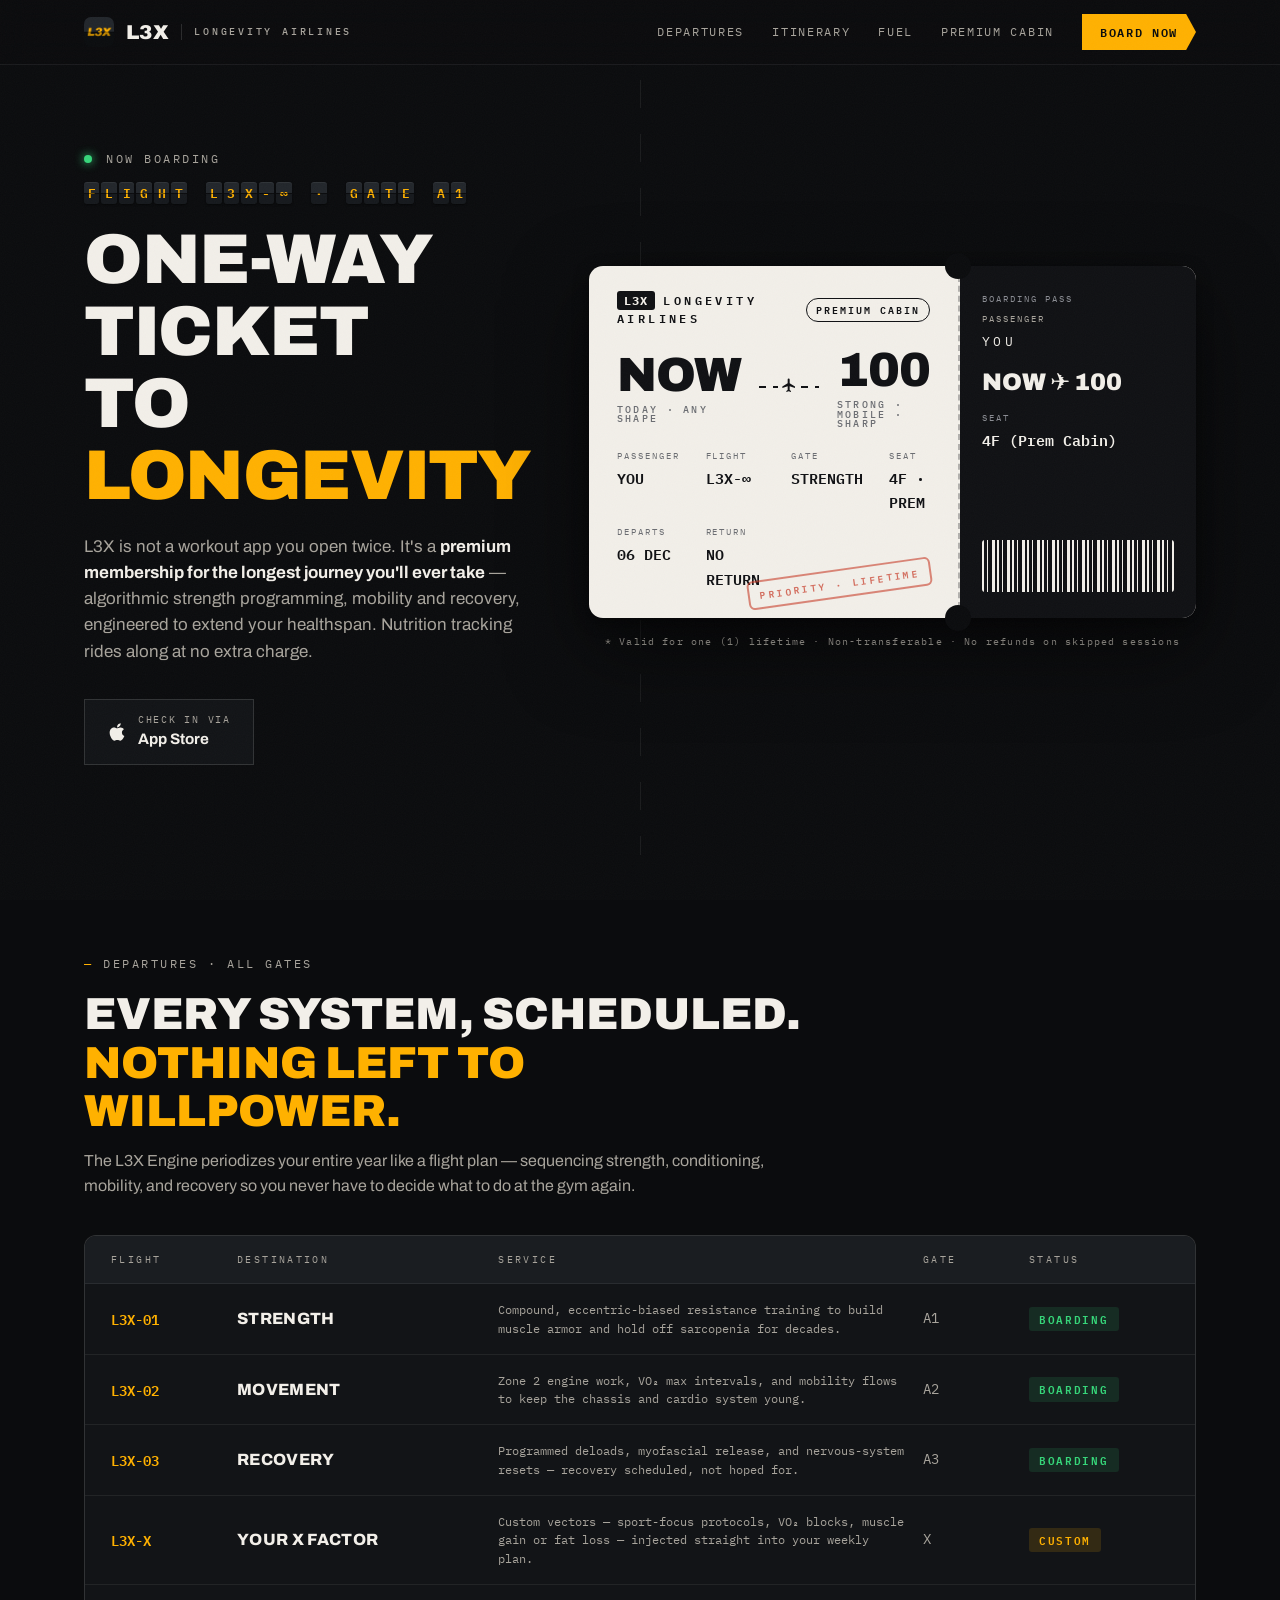
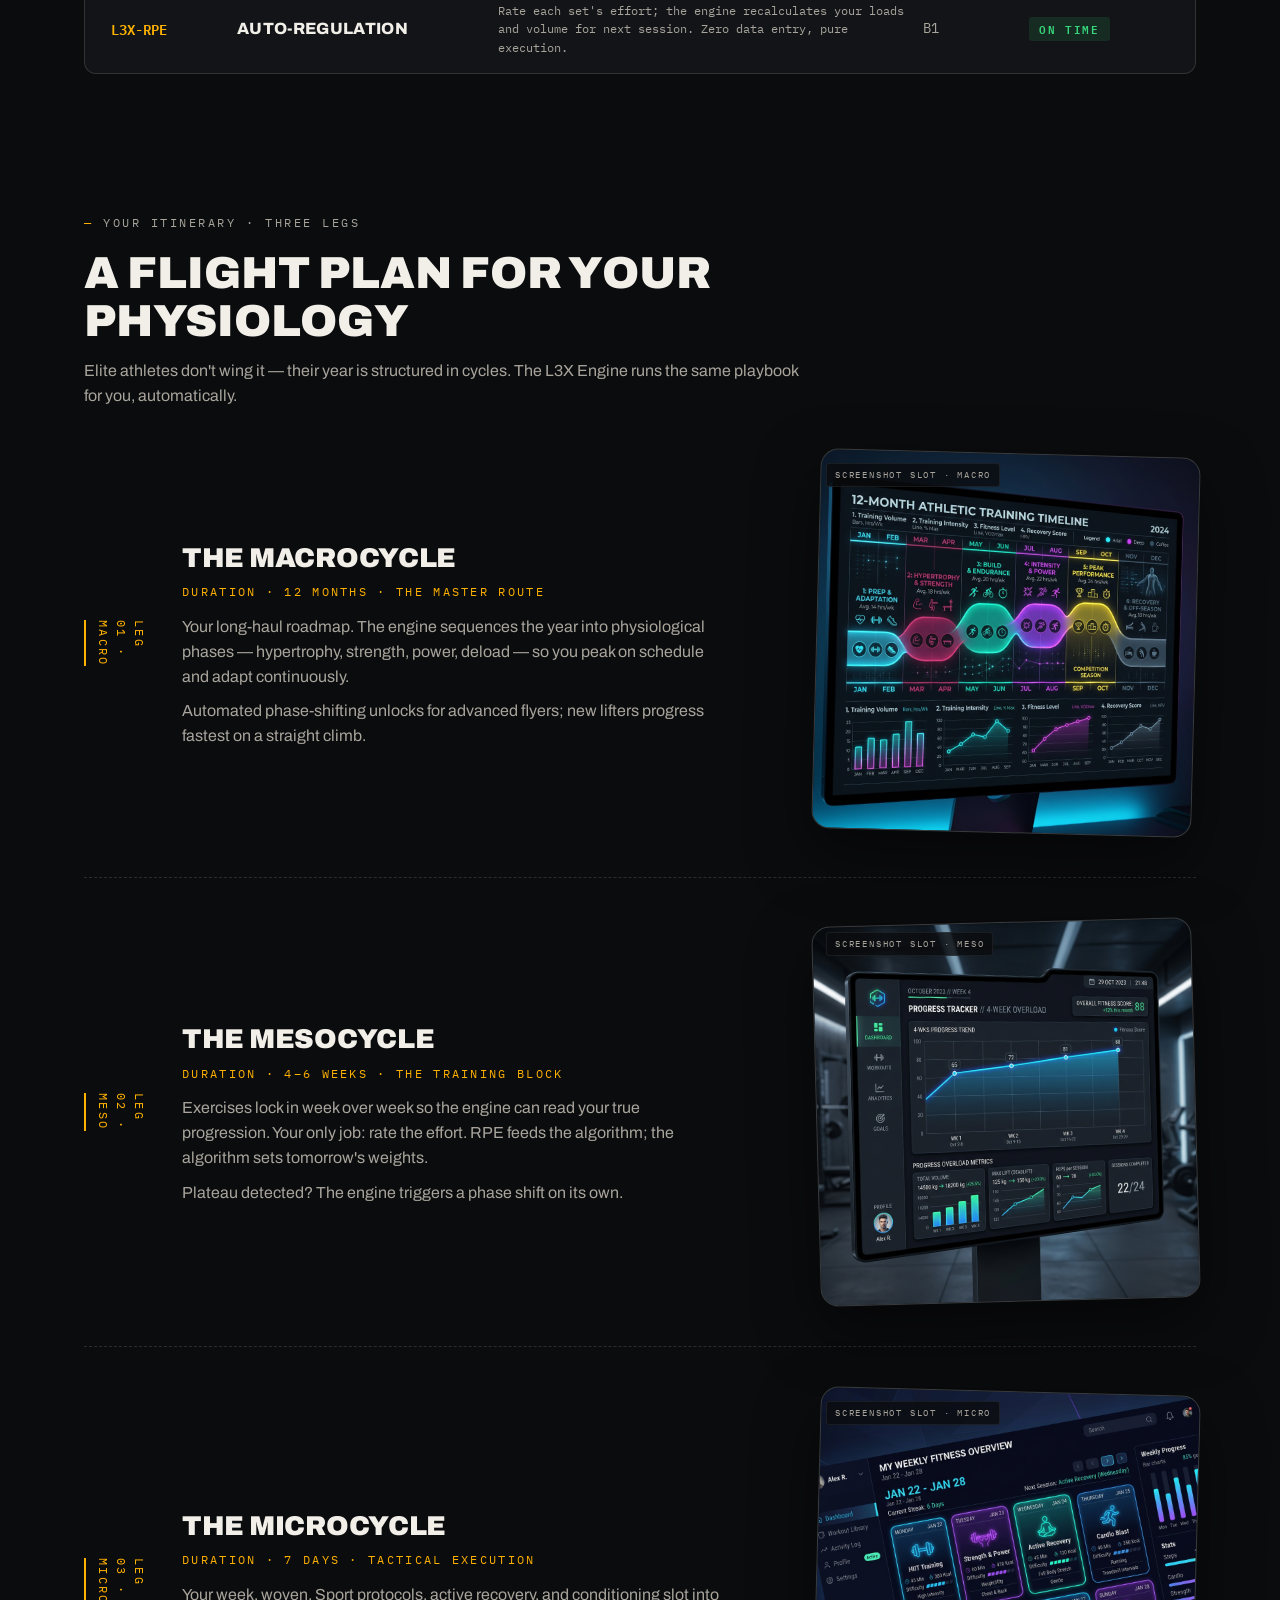
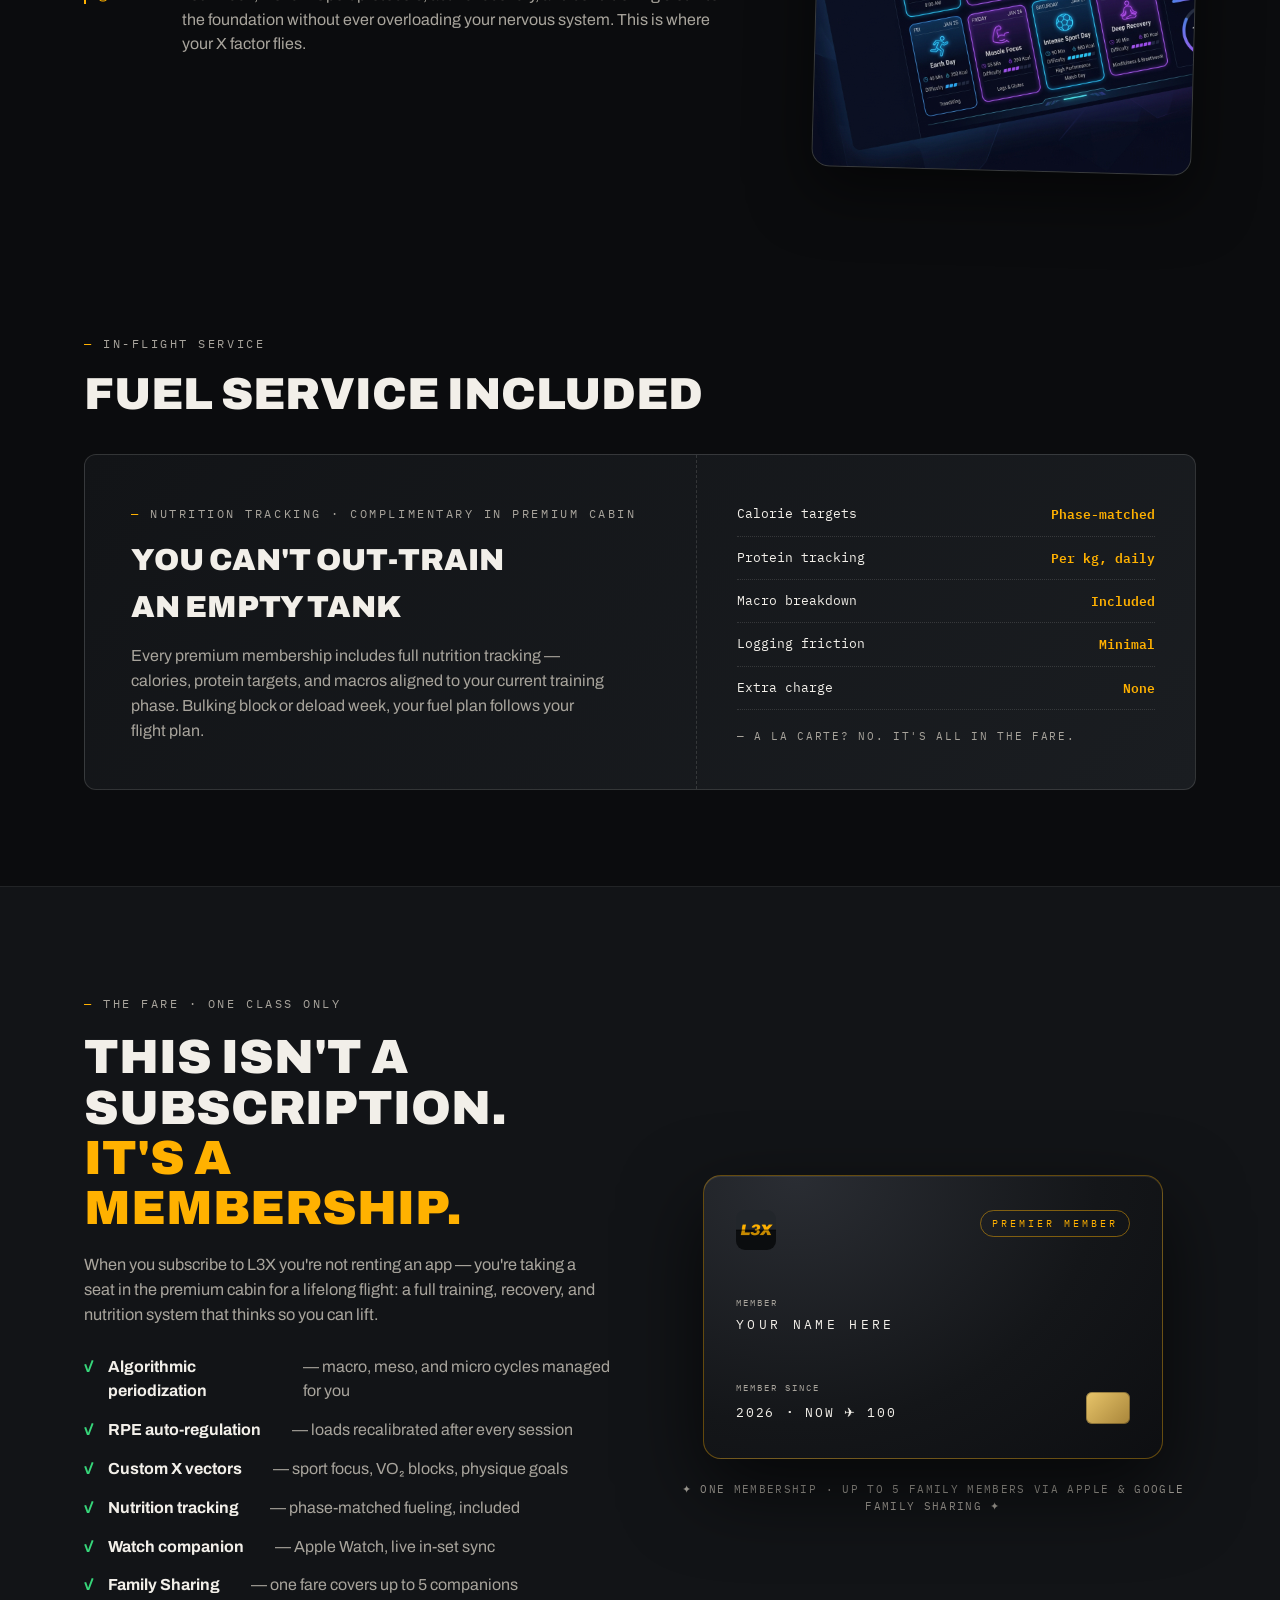
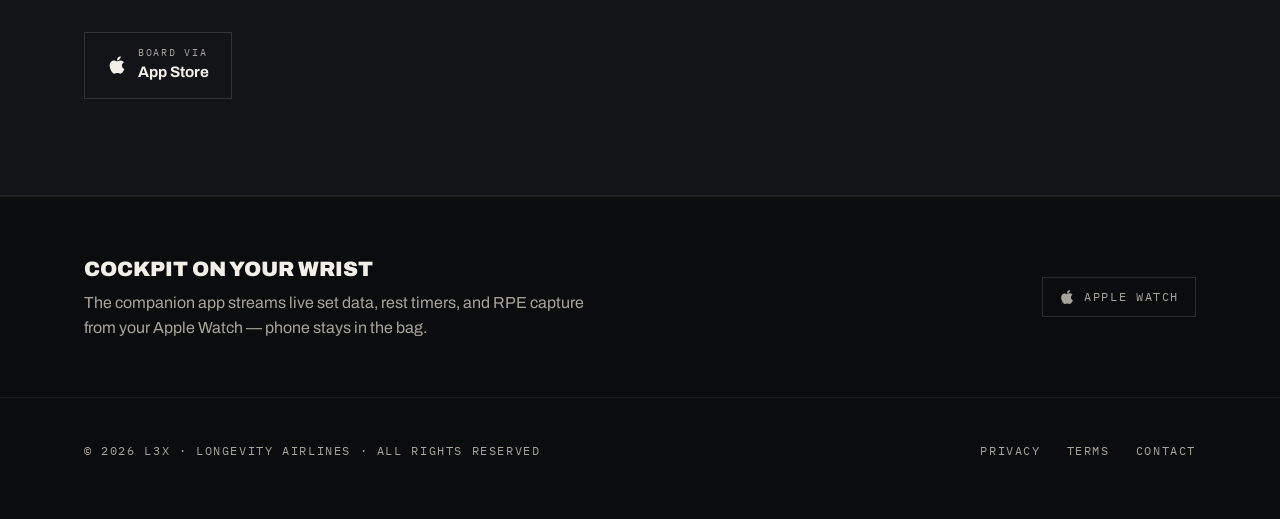
==== commit 174fb408: "Correct the legal pages to what the app actually does; add contact; pull Wear OS and Google Play The" ====
--- a/index.html
+++ b/index.html
@@ -255,7 +255,7 @@
 <!-- ============================ NAV ============================ -->
 <header class="nav">
   <div class="container nav-inner">
-    <a href="#" class="brand">
+    <a href="/" class="brand">
       <img src="assets/app_icon.png" alt="L3X logo">
       L3X <span class="tag">Longevity Airlines</span>
     </a>
@@ -284,10 +284,6 @@
         <a href="#" class="store">
           <svg viewBox="0 0 384 512" fill="currentColor"><path d="M318.7 268.7c-.2-36.7 16.4-64.4 50-84.8-18.8-26.9-47.2-41.7-84.7-44.6-35.5-2.8-74.3 20.7-88.5 20.7-15 0-49.4-19.7-76.4-19.7C63.3 141.2 4 184.8 4 273.5q0 39.3 14.4 81.2c12.8 36.7 59 126.7 107.2 125.2 25.2-.6 43-17.9 75.8-17.9 31.8 0 48.3 17.9 76.4 17.9 48.6-.7 90.4-82.5 102.6-119.3-65.2-30.7-61.7-90-61.7-91.9zm-56.6-164.2c27.3-32.4 24.8-61.9 24-72.5-24.1 1.4-52 16.4-67.9 34.9-17.5 19.8-27.8 44.3-25.6 71.9 26.1 2 49.9-11.4 69.5-34.3z"/></svg>
           <span><small>Check in via</small>App Store</span>
-        </a>
-        <a href="#" class="store">
-          <svg viewBox="0 0 512 512" fill="currentColor"><path d="M325.3 234.3L104.6 13l280.8 161.2-60.1 60.1zM47 0C34 6.8 25.3 19.2 25.3 35.3v441.3c0 16.1 8.7 28.5 21.7 35.3l256.6-256L47 0zm425.2 225.6l-58.9-34.1-65.7 64.5 65.7 64.5 60.1-34.1c18-14.3 18-46.5-1.2-60.8zM104.6 499l280.8-161.2-60.1-60.1L104.6 499z"/></svg>
-          <span><small>Check in via</small>Google Play</span>
         </a>
       </div>
     </div>
@@ -472,17 +468,13 @@
           <li><b>RPE auto-regulation</b>&nbsp;<span>— loads recalibrated after every session</span></li>
           <li><b>Custom X vectors</b>&nbsp;<span>— sport focus, VO₂ blocks, physique goals</span></li>
           <li><b>Nutrition tracking</b>&nbsp;<span>— phase-matched fueling, included</span></li>
-          <li><b>Watch companion</b>&nbsp;<span>— Apple Watch &amp; Wear OS, live in-set sync</span></li>
+          <li><b>Watch companion</b>&nbsp;<span>— Apple Watch, live in-set sync</span></li>
           <li><b>Family Sharing</b>&nbsp;<span>— one fare covers up to 5 companions</span></li>
         </ul>
         <div class="stores" style="margin-top:0">
           <a href="#" class="store">
             <svg viewBox="0 0 384 512" fill="currentColor"><path d="M318.7 268.7c-.2-36.7 16.4-64.4 50-84.8-18.8-26.9-47.2-41.7-84.7-44.6-35.5-2.8-74.3 20.7-88.5 20.7-15 0-49.4-19.7-76.4-19.7C63.3 141.2 4 184.8 4 273.5q0 39.3 14.4 81.2c12.8 36.7 59 126.7 107.2 125.2 25.2-.6 43-17.9 75.8-17.9 31.8 0 48.3 17.9 76.4 17.9 48.6-.7 90.4-82.5 102.6-119.3-65.2-30.7-61.7-90-61.7-91.9zm-56.6-164.2c27.3-32.4 24.8-61.9 24-72.5-24.1 1.4-52 16.4-67.9 34.9-17.5 19.8-27.8 44.3-25.6 71.9 26.1 2 49.9-11.4 69.5-34.3z"/></svg>
             <span><small>Board via</small>App Store</span>
-          </a>
-          <a href="#" class="store">
-            <svg viewBox="0 0 512 512" fill="currentColor"><path d="M325.3 234.3L104.6 13l280.8 161.2-60.1 60.1zM47 0C34 6.8 25.3 19.2 25.3 35.3v441.3c0 16.1 8.7 28.5 21.7 35.3l256.6-256L47 0zm425.2 225.6l-58.9-34.1-65.7 64.5 65.7 64.5 60.1-34.1c18-14.3 18-46.5-1.2-60.8zM104.6 499l280.8-161.2-60.1-60.1L104.6 499z"/></svg>
-            <span><small>Board via</small>Google Play</span>
           </a>
         </div>
       </div>
@@ -509,11 +501,10 @@
   <div class="container strip-inner reveal">
     <div>
       <h3>Cockpit on your wrist</h3>
-      <p>The companion app streams live set data, rest timers, and RPE capture from your Apple Watch or Wear OS device — phone stays in the bag.</p>
+      <p>The companion app streams live set data, rest timers, and RPE capture from your Apple Watch — phone stays in the bag.</p>
     </div>
     <div class="badges">
       <span class="badge"><svg viewBox="0 0 384 512" fill="currentColor"><path d="M318.7 268.7c-.2-36.7 16.4-64.4 50-84.8-18.8-26.9-47.2-41.7-84.7-44.6-35.5-2.8-74.3 20.7-88.5 20.7-15 0-49.4-19.7-76.4-19.7C63.3 141.2 4 184.8 4 273.5q0 39.3 14.4 81.2c12.8 36.7 59 126.7 107.2 125.2 25.2-.6 43-17.9 75.8-17.9 31.8 0 48.3 17.9 76.4 17.9 48.6-.7 90.4-82.5 102.6-119.3-65.2-30.7-61.7-90-61.7-91.9zm-56.6-164.2c27.3-32.4 24.8-61.9 24-72.5-24.1 1.4-52 16.4-67.9 34.9-17.5 19.8-27.8 44.3-25.6 71.9 26.1 2 49.9-11.4 69.5-34.3z"/></svg>Apple Watch</span>
-      <span class="badge"><svg viewBox="0 0 512 512" fill="currentColor"><path d="M325.3 234.3L104.6 13l280.8 161.2-60.1 60.1zM47 0C34 6.8 25.3 19.2 25.3 35.3v441.3c0 16.1 8.7 28.5 21.7 35.3l256.6-256L47 0zm425.2 225.6l-58.9-34.1-65.7 64.5 65.7 64.5 60.1-34.1c18-14.3 18-46.5-1.2-60.8zM104.6 499l280.8-161.2-60.1-60.1L104.6 499z"/></svg>Wear OS</span>
     </div>
   </div>
 </div>
@@ -525,7 +516,7 @@
     <div class="links">
       <a href="privacy.html">Privacy</a>
       <a href="terms.html">Terms</a>
-      <a href="#">Contact</a>
+      <a href="mailto:hello@l3x.info">Contact</a>
     </div>
   </div>
 </footer>
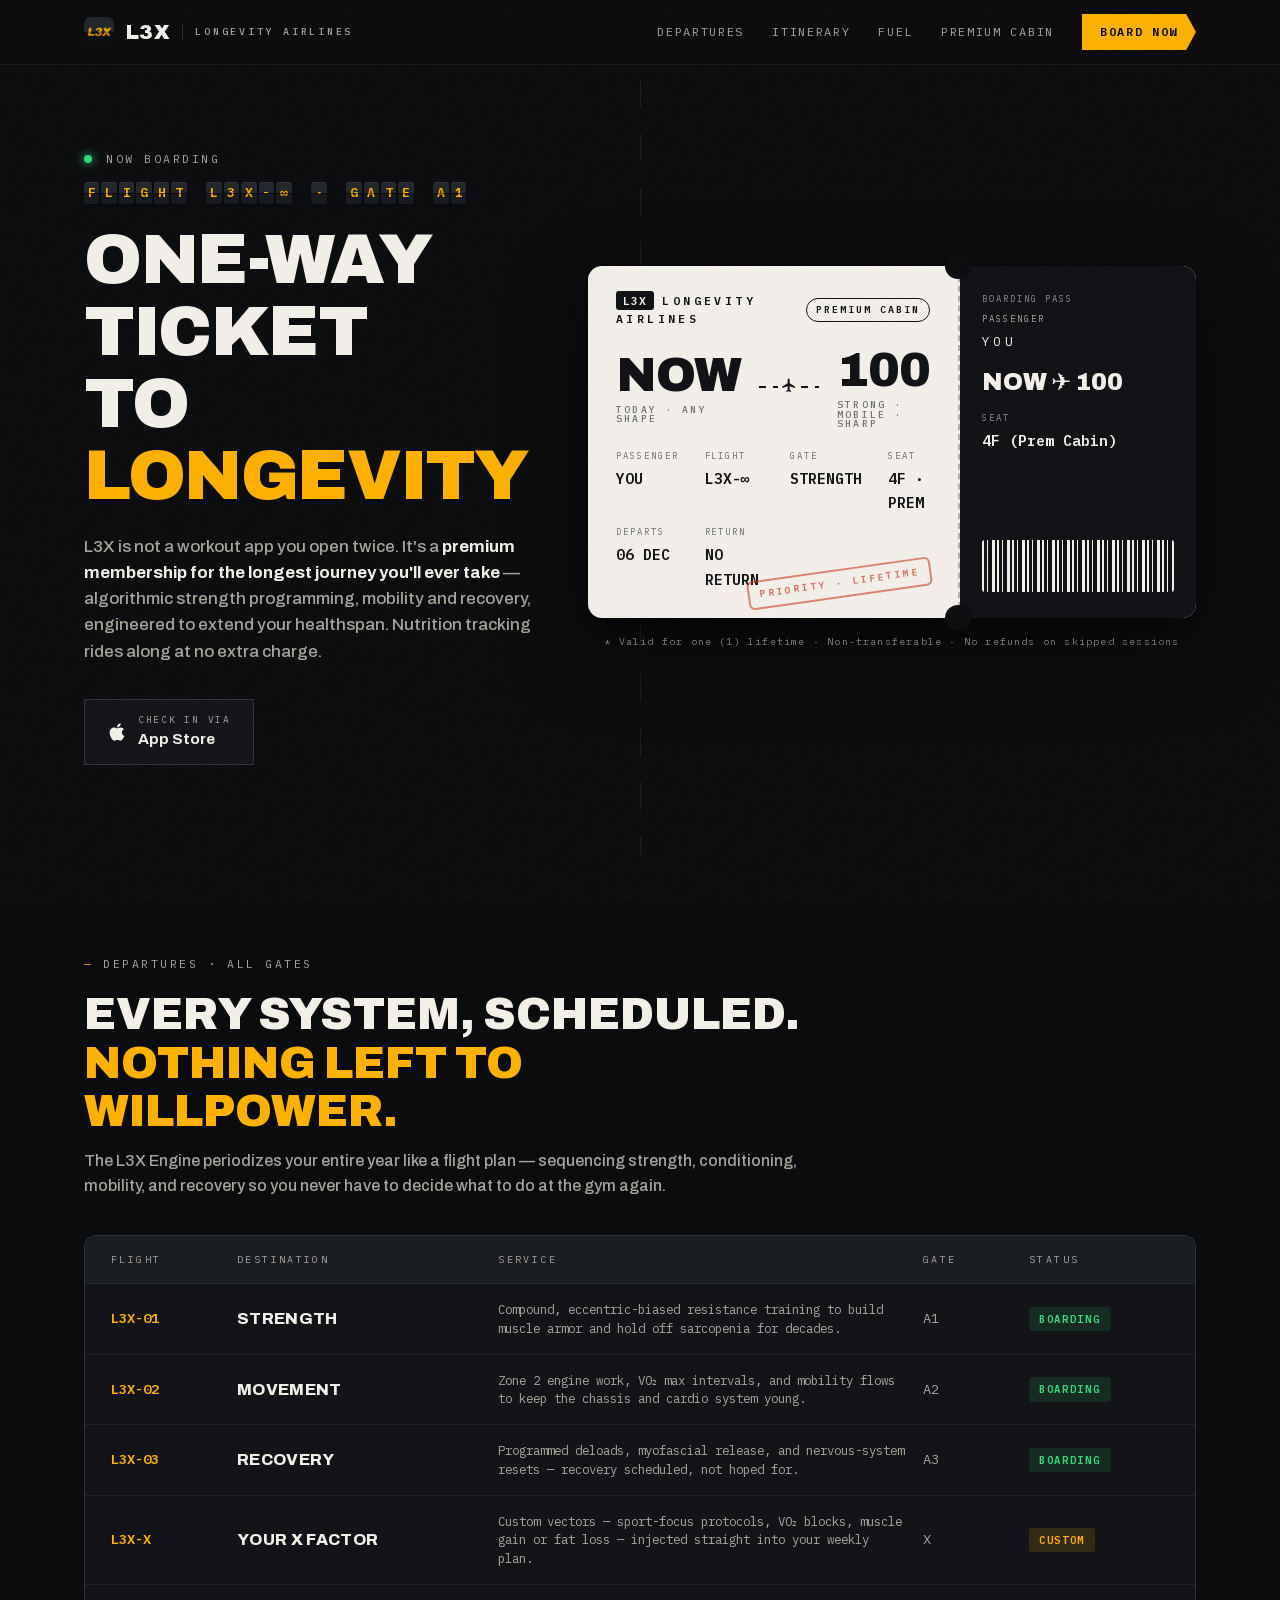
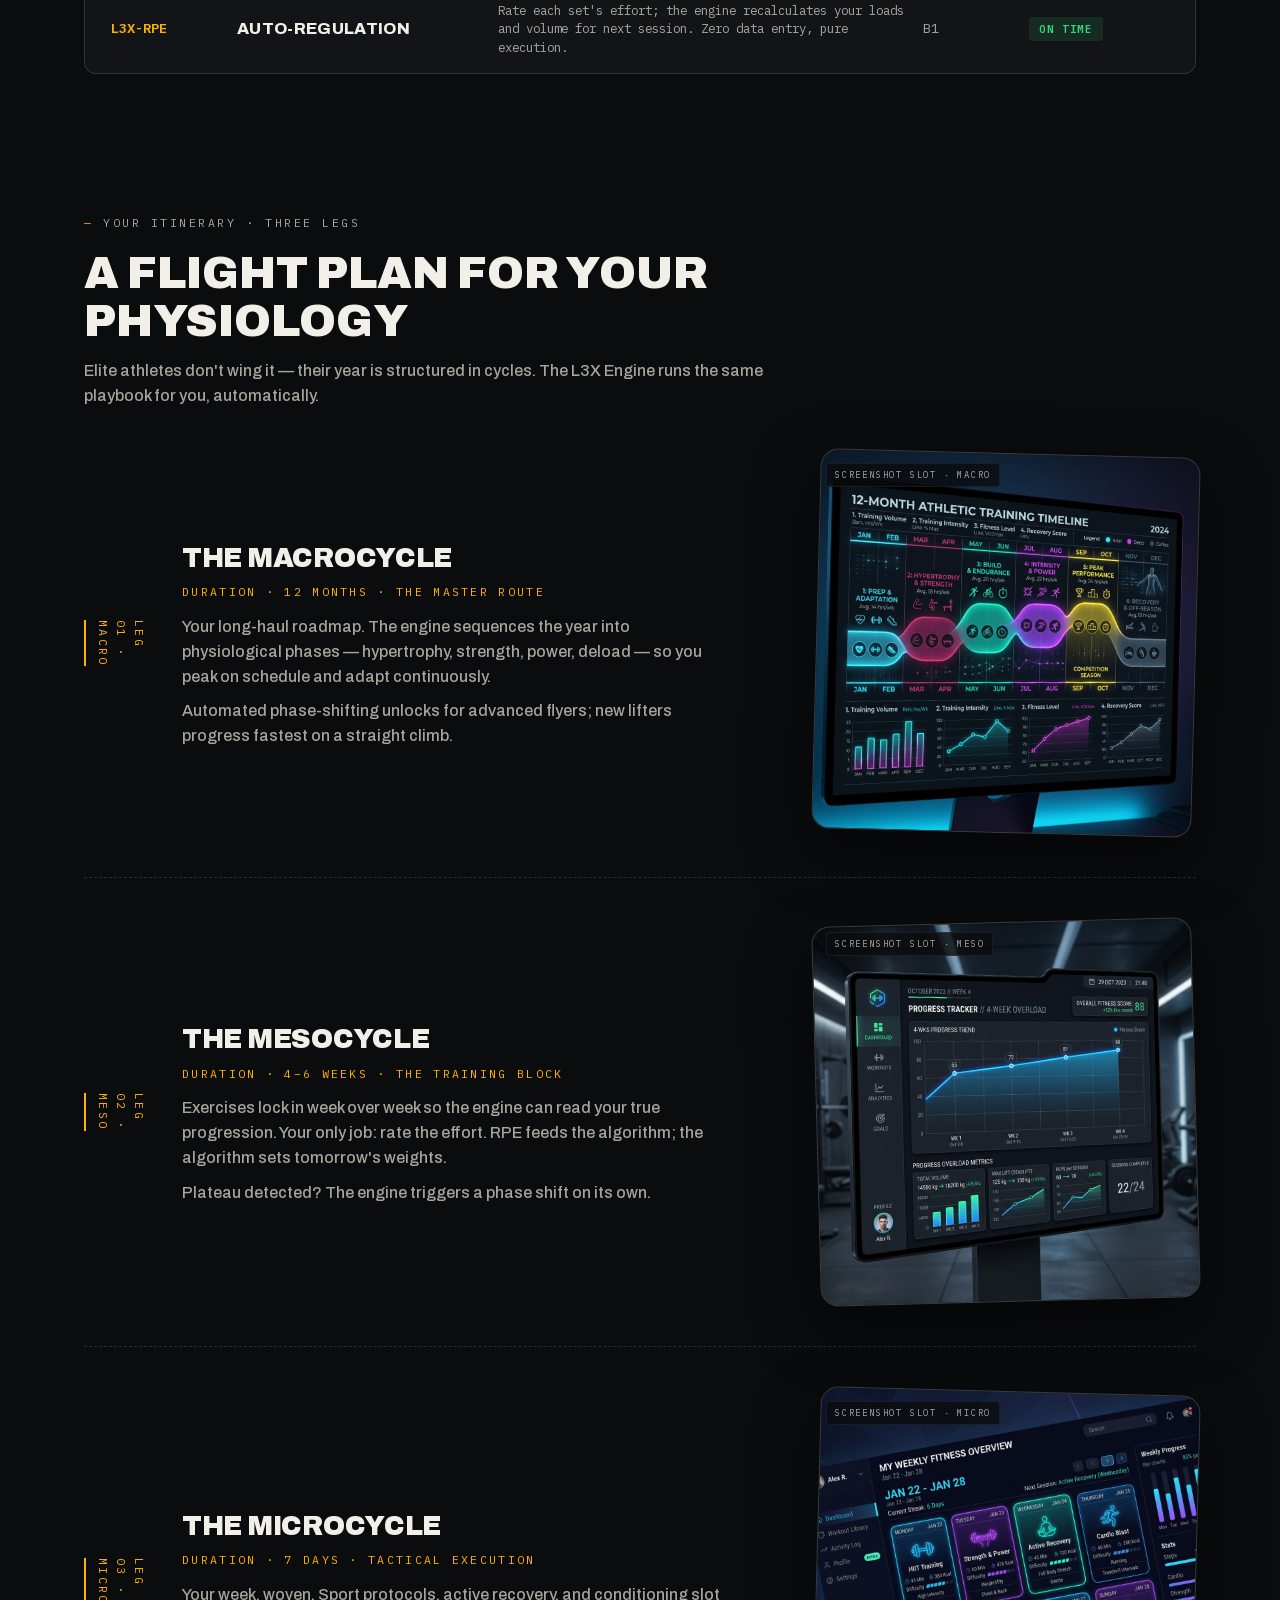
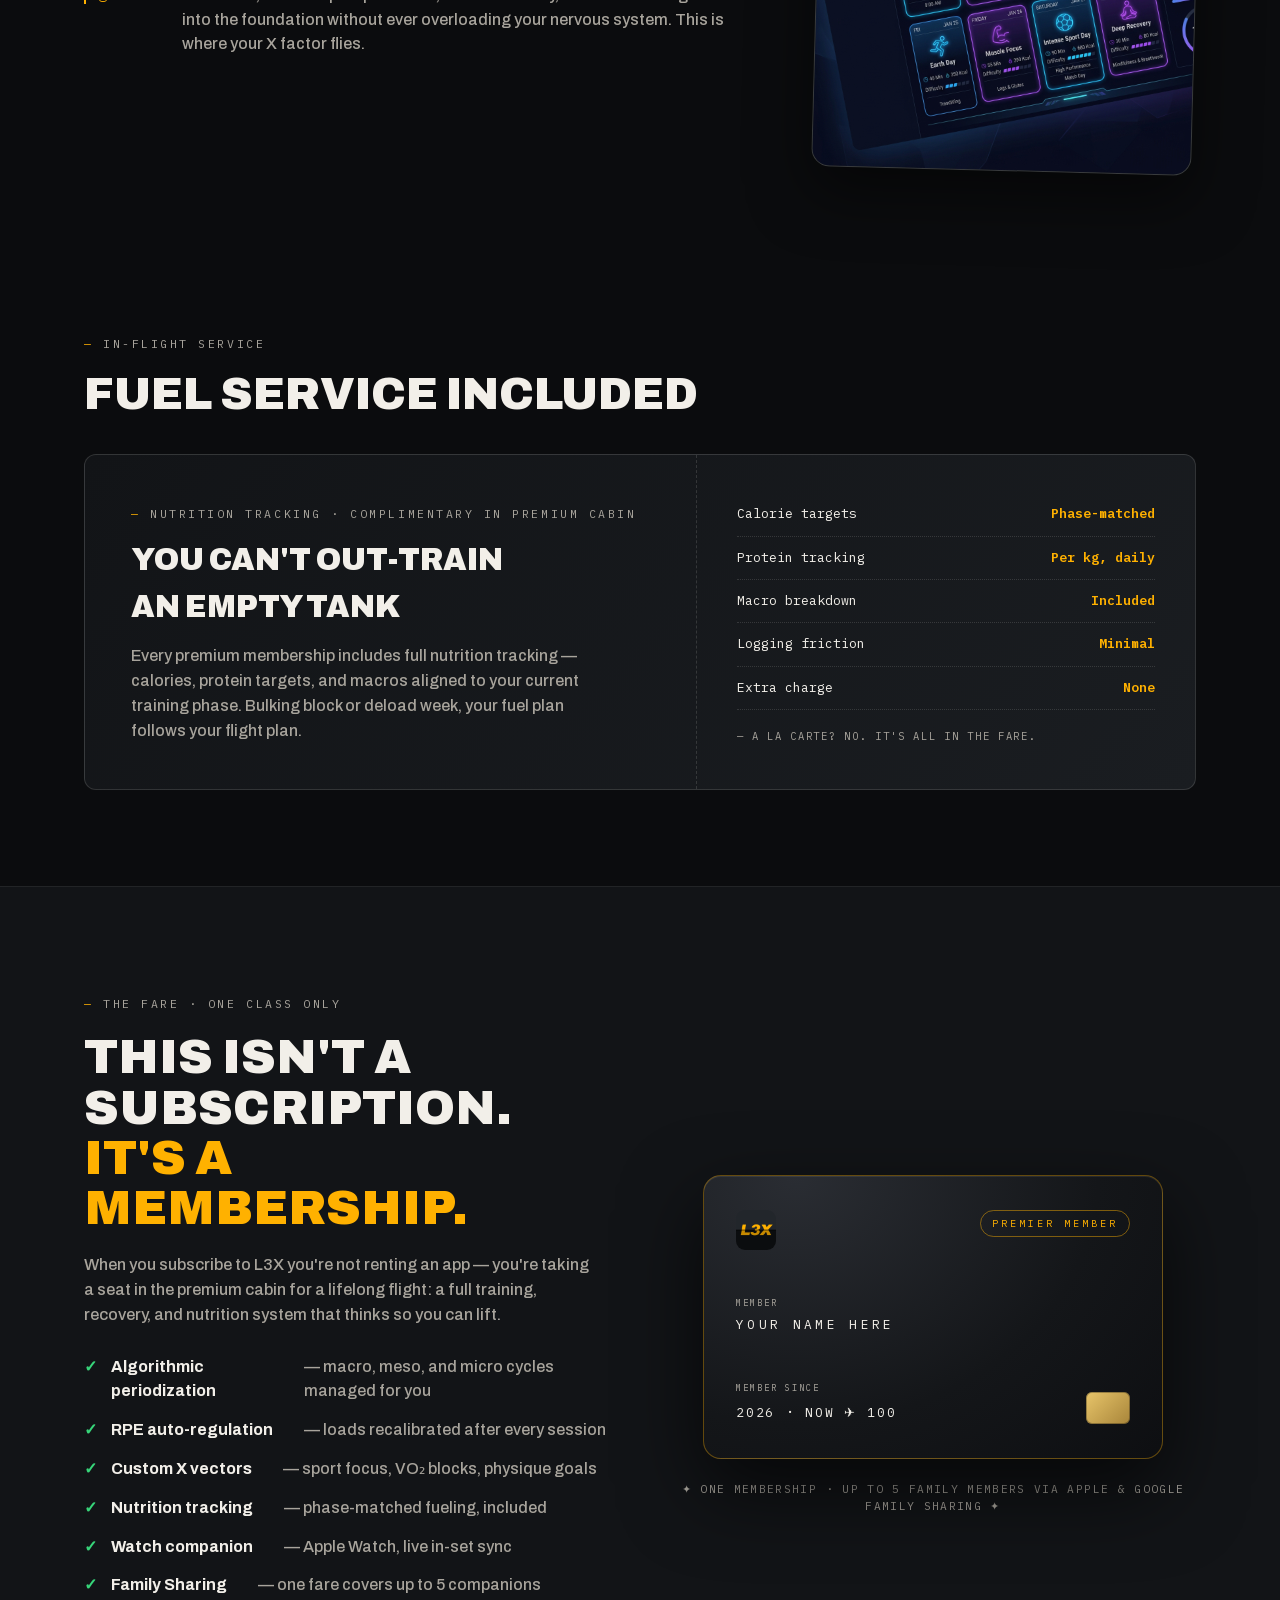
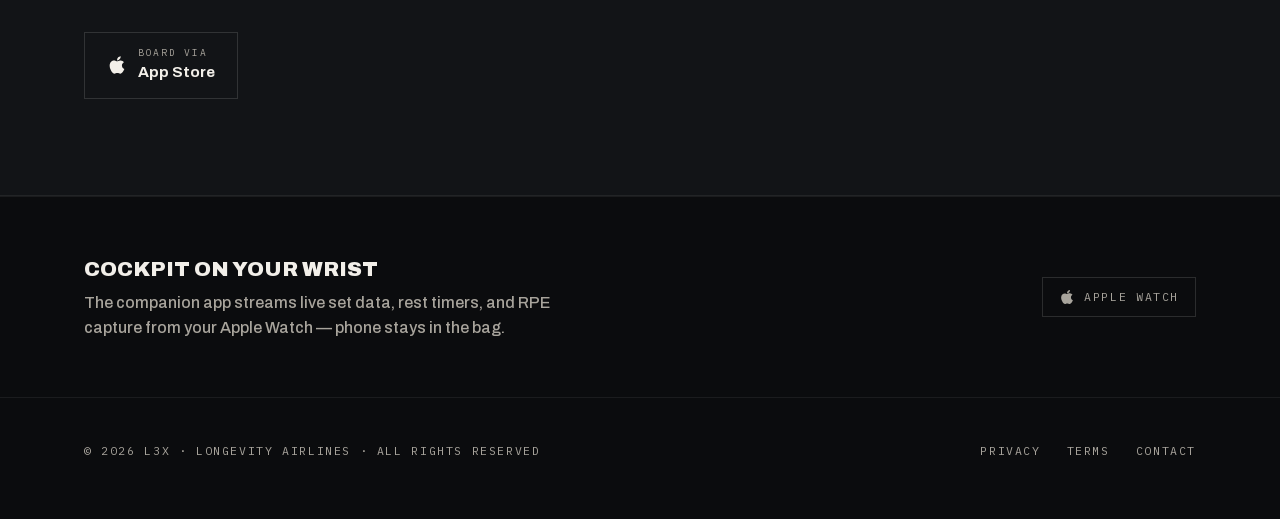
==== commit 37f9233b: "Self-host the fonts so the privacy policy is true All three pages loaded Archivo and IBM Plex Mono f" ====
--- a/index.html
+++ b/index.html
@@ -5,12 +5,10 @@
 <meta name="viewport" content="width=device-width, initial-scale=1.0">
 <title>L3X — Boarding Pass to Longevity</title>
 <meta name="description" content="L3X is a premium membership for strength training and longevity. Algorithmic periodization, RPE auto-regulation, and nutrition tracking — your boarding pass to a longer, stronger life.">
-<link rel="preconnect" href="https://fonts.googleapis.com">
-<link rel="preconnect" href="https://fonts.gstatic.com" crossorigin>
-<link href="https://fonts.googleapis.com/css2?family=Archivo:wght@500;700;800;900&family=IBM+Plex+Mono:wght@400;500;600&display=swap" rel="stylesheet">
 <link rel="icon" type="image/png" sizes="32x32" href="assets/favicon-32.png">
 <link rel="icon" type="image/png" sizes="64x64" href="assets/favicon-64.png">
 <link rel="apple-touch-icon" href="assets/apple-touch-icon.png">
+<link rel="stylesheet" href="css/fonts.css">
 <link rel="stylesheet" href="css/site.css">
 <style>
 /* ============================================================
--- a/css/fonts.css
+++ b/css/fonts.css
@@ -0,0 +1,149 @@
+/* ── SELF-HOSTED FONTS ────────────────────────────────────────────────────
+   Archivo and IBM Plex Mono were loaded from fonts.googleapis.com, which sent
+   every visitor's IP address to Google before a single byte of the page
+   painted — while privacy.html says, in as many words, "no advertising, no
+   behavioural tracking, and no product analytics". A German court fined a site
+   operator over precisely that in 2022.
+
+   Serving them from this origin makes the policy true and removes the only
+   third-party request the site makes. Both faces are SIL Open Font License
+   1.1, which permits this; the licence travels with them in assets/fonts/.
+
+   latin and latin-ext only — the cyrillic and vietnamese subsets Google
+   returns are dead weight on an English site.
+   ──────────────────────────────────────────────────────────────────────── */
+
+/* Archivo 500 — latin-ext */
+@font-face {
+  font-family: 'Archivo';
+  font-style: normal;
+  font-weight: 500;
+  font-stretch: 100%;
+  font-display: swap;
+  src: url(../assets/fonts/archivo-500-latin-ext.woff2) format('woff2');
+  unicode-range: U+0100-02BA, U+02BD-02C5, U+02C7-02CC, U+02CE-02D7, U+02DD-02FF, U+0304, U+0308, U+0329, U+1D00-1DBF, U+1E00-1E9F, U+1EF2-1EFF, U+2020, U+20A0-20AB, U+20AD-20C0, U+2113, U+2C60-2C7F, U+A720-A7FF;
+}
+/* Archivo 500 — latin */
+@font-face {
+  font-family: 'Archivo';
+  font-style: normal;
+  font-weight: 500;
+  font-stretch: 100%;
+  font-display: swap;
+  src: url(../assets/fonts/archivo-500-latin.woff2) format('woff2');
+  unicode-range: U+0000-00FF, U+0131, U+0152-0153, U+02BB-02BC, U+02C6, U+02DA, U+02DC, U+0304, U+0308, U+0329, U+2000-206F, U+20AC, U+2122, U+2191, U+2193, U+2212, U+2215, U+FEFF, U+FFFD;
+}
+/* Archivo 700 — latin-ext */
+@font-face {
+  font-family: 'Archivo';
+  font-style: normal;
+  font-weight: 700;
+  font-stretch: 100%;
+  font-display: swap;
+  src: url(../assets/fonts/archivo-700-latin-ext.woff2) format('woff2');
+  unicode-range: U+0100-02BA, U+02BD-02C5, U+02C7-02CC, U+02CE-02D7, U+02DD-02FF, U+0304, U+0308, U+0329, U+1D00-1DBF, U+1E00-1E9F, U+1EF2-1EFF, U+2020, U+20A0-20AB, U+20AD-20C0, U+2113, U+2C60-2C7F, U+A720-A7FF;
+}
+/* Archivo 700 — latin */
+@font-face {
+  font-family: 'Archivo';
+  font-style: normal;
+  font-weight: 700;
+  font-stretch: 100%;
+  font-display: swap;
+  src: url(../assets/fonts/archivo-700-latin.woff2) format('woff2');
+  unicode-range: U+0000-00FF, U+0131, U+0152-0153, U+02BB-02BC, U+02C6, U+02DA, U+02DC, U+0304, U+0308, U+0329, U+2000-206F, U+20AC, U+2122, U+2191, U+2193, U+2212, U+2215, U+FEFF, U+FFFD;
+}
+/* Archivo 800 — latin-ext */
+@font-face {
+  font-family: 'Archivo';
+  font-style: normal;
+  font-weight: 800;
+  font-stretch: 100%;
+  font-display: swap;
+  src: url(../assets/fonts/archivo-800-latin-ext.woff2) format('woff2');
+  unicode-range: U+0100-02BA, U+02BD-02C5, U+02C7-02CC, U+02CE-02D7, U+02DD-02FF, U+0304, U+0308, U+0329, U+1D00-1DBF, U+1E00-1E9F, U+1EF2-1EFF, U+2020, U+20A0-20AB, U+20AD-20C0, U+2113, U+2C60-2C7F, U+A720-A7FF;
+}
+/* Archivo 800 — latin */
+@font-face {
+  font-family: 'Archivo';
+  font-style: normal;
+  font-weight: 800;
+  font-stretch: 100%;
+  font-display: swap;
+  src: url(../assets/fonts/archivo-800-latin.woff2) format('woff2');
+  unicode-range: U+0000-00FF, U+0131, U+0152-0153, U+02BB-02BC, U+02C6, U+02DA, U+02DC, U+0304, U+0308, U+0329, U+2000-206F, U+20AC, U+2122, U+2191, U+2193, U+2212, U+2215, U+FEFF, U+FFFD;
+}
+/* Archivo 900 — latin-ext */
+@font-face {
+  font-family: 'Archivo';
+  font-style: normal;
+  font-weight: 900;
+  font-stretch: 100%;
+  font-display: swap;
+  src: url(../assets/fonts/archivo-900-latin-ext.woff2) format('woff2');
+  unicode-range: U+0100-02BA, U+02BD-02C5, U+02C7-02CC, U+02CE-02D7, U+02DD-02FF, U+0304, U+0308, U+0329, U+1D00-1DBF, U+1E00-1E9F, U+1EF2-1EFF, U+2020, U+20A0-20AB, U+20AD-20C0, U+2113, U+2C60-2C7F, U+A720-A7FF;
+}
+/* Archivo 900 — latin */
+@font-face {
+  font-family: 'Archivo';
+  font-style: normal;
+  font-weight: 900;
+  font-stretch: 100%;
+  font-display: swap;
+  src: url(../assets/fonts/archivo-900-latin.woff2) format('woff2');
+  unicode-range: U+0000-00FF, U+0131, U+0152-0153, U+02BB-02BC, U+02C6, U+02DA, U+02DC, U+0304, U+0308, U+0329, U+2000-206F, U+20AC, U+2122, U+2191, U+2193, U+2212, U+2215, U+FEFF, U+FFFD;
+}
+/* IBM Plex Mono 400 — latin-ext */
+@font-face {
+  font-family: 'IBM Plex Mono';
+  font-style: normal;
+  font-weight: 400;
+  font-display: swap;
+  src: url(../assets/fonts/ibm-plex-mono-400-latin-ext.woff2) format('woff2');
+  unicode-range: U+0100-02BA, U+02BD-02C5, U+02C7-02CC, U+02CE-02D7, U+02DD-02FF, U+0304, U+0308, U+0329, U+1D00-1DBF, U+1E00-1E9F, U+1EF2-1EFF, U+2020, U+20A0-20AB, U+20AD-20C0, U+2113, U+2C60-2C7F, U+A720-A7FF;
+}
+/* IBM Plex Mono 400 — latin */
+@font-face {
+  font-family: 'IBM Plex Mono';
+  font-style: normal;
+  font-weight: 400;
+  font-display: swap;
+  src: url(../assets/fonts/ibm-plex-mono-400-latin.woff2) format('woff2');
+  unicode-range: U+0000-00FF, U+0131, U+0152-0153, U+02BB-02BC, U+02C6, U+02DA, U+02DC, U+0304, U+0308, U+0329, U+2000-206F, U+20AC, U+2122, U+2191, U+2193, U+2212, U+2215, U+FEFF, U+FFFD;
+}
+/* IBM Plex Mono 500 — latin-ext */
+@font-face {
+  font-family: 'IBM Plex Mono';
+  font-style: normal;
+  font-weight: 500;
+  font-display: swap;
+  src: url(../assets/fonts/ibm-plex-mono-500-latin-ext.woff2) format('woff2');
+  unicode-range: U+0100-02BA, U+02BD-02C5, U+02C7-02CC, U+02CE-02D7, U+02DD-02FF, U+0304, U+0308, U+0329, U+1D00-1DBF, U+1E00-1E9F, U+1EF2-1EFF, U+2020, U+20A0-20AB, U+20AD-20C0, U+2113, U+2C60-2C7F, U+A720-A7FF;
+}
+/* IBM Plex Mono 500 — latin */
+@font-face {
+  font-family: 'IBM Plex Mono';
+  font-style: normal;
+  font-weight: 500;
+  font-display: swap;
+  src: url(../assets/fonts/ibm-plex-mono-500-latin.woff2) format('woff2');
+  unicode-range: U+0000-00FF, U+0131, U+0152-0153, U+02BB-02BC, U+02C6, U+02DA, U+02DC, U+0304, U+0308, U+0329, U+2000-206F, U+20AC, U+2122, U+2191, U+2193, U+2212, U+2215, U+FEFF, U+FFFD;
+}
+/* IBM Plex Mono 600 — latin-ext */
+@font-face {
+  font-family: 'IBM Plex Mono';
+  font-style: normal;
+  font-weight: 600;
+  font-display: swap;
+  src: url(../assets/fonts/ibm-plex-mono-600-latin-ext.woff2) format('woff2');
+  unicode-range: U+0100-02BA, U+02BD-02C5, U+02C7-02CC, U+02CE-02D7, U+02DD-02FF, U+0304, U+0308, U+0329, U+1D00-1DBF, U+1E00-1E9F, U+1EF2-1EFF, U+2020, U+20A0-20AB, U+20AD-20C0, U+2113, U+2C60-2C7F, U+A720-A7FF;
+}
+/* IBM Plex Mono 600 — latin */
+@font-face {
+  font-family: 'IBM Plex Mono';
+  font-style: normal;
+  font-weight: 600;
+  font-display: swap;
+  src: url(../assets/fonts/ibm-plex-mono-600-latin.woff2) format('woff2');
+  unicode-range: U+0000-00FF, U+0131, U+0152-0153, U+02BB-02BC, U+02C6, U+02DA, U+02DC, U+0304, U+0308, U+0329, U+2000-206F, U+20AC, U+2122, U+2191, U+2193, U+2212, U+2215, U+FEFF, U+FFFD;
+}
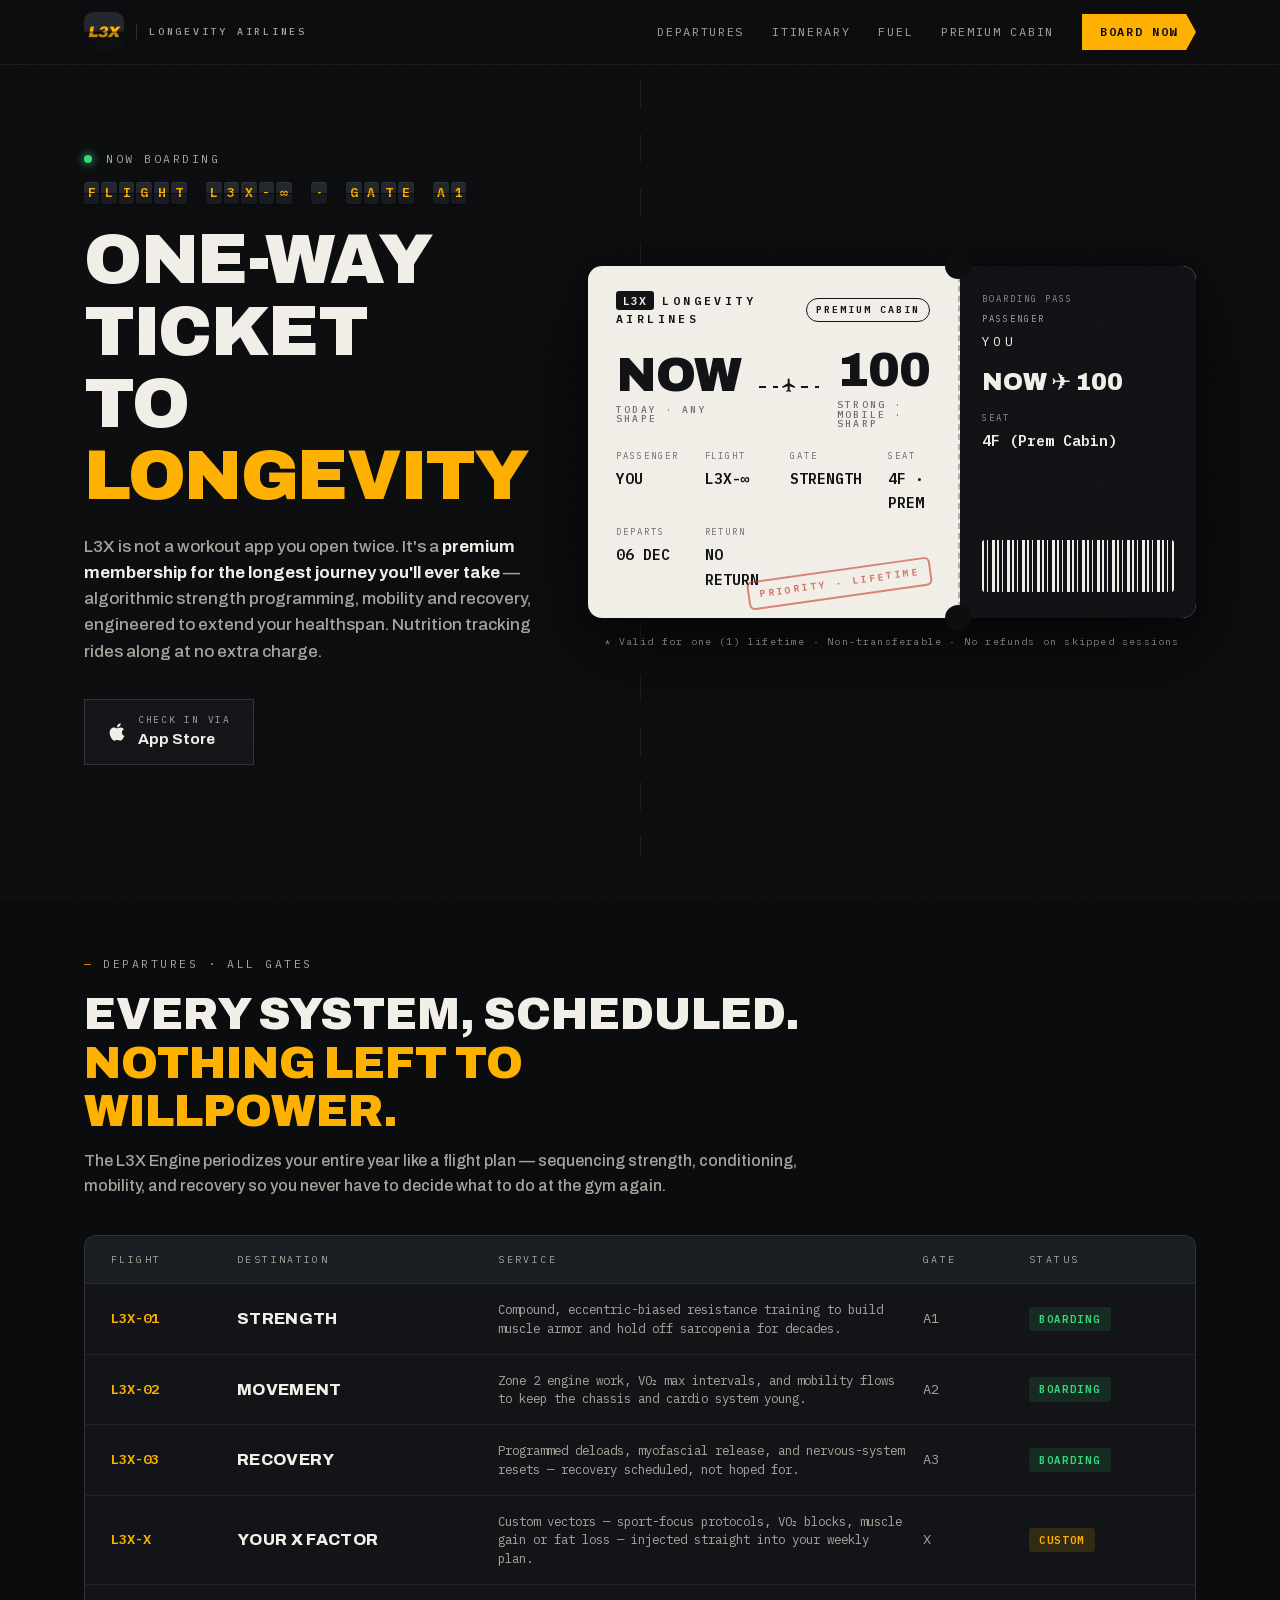
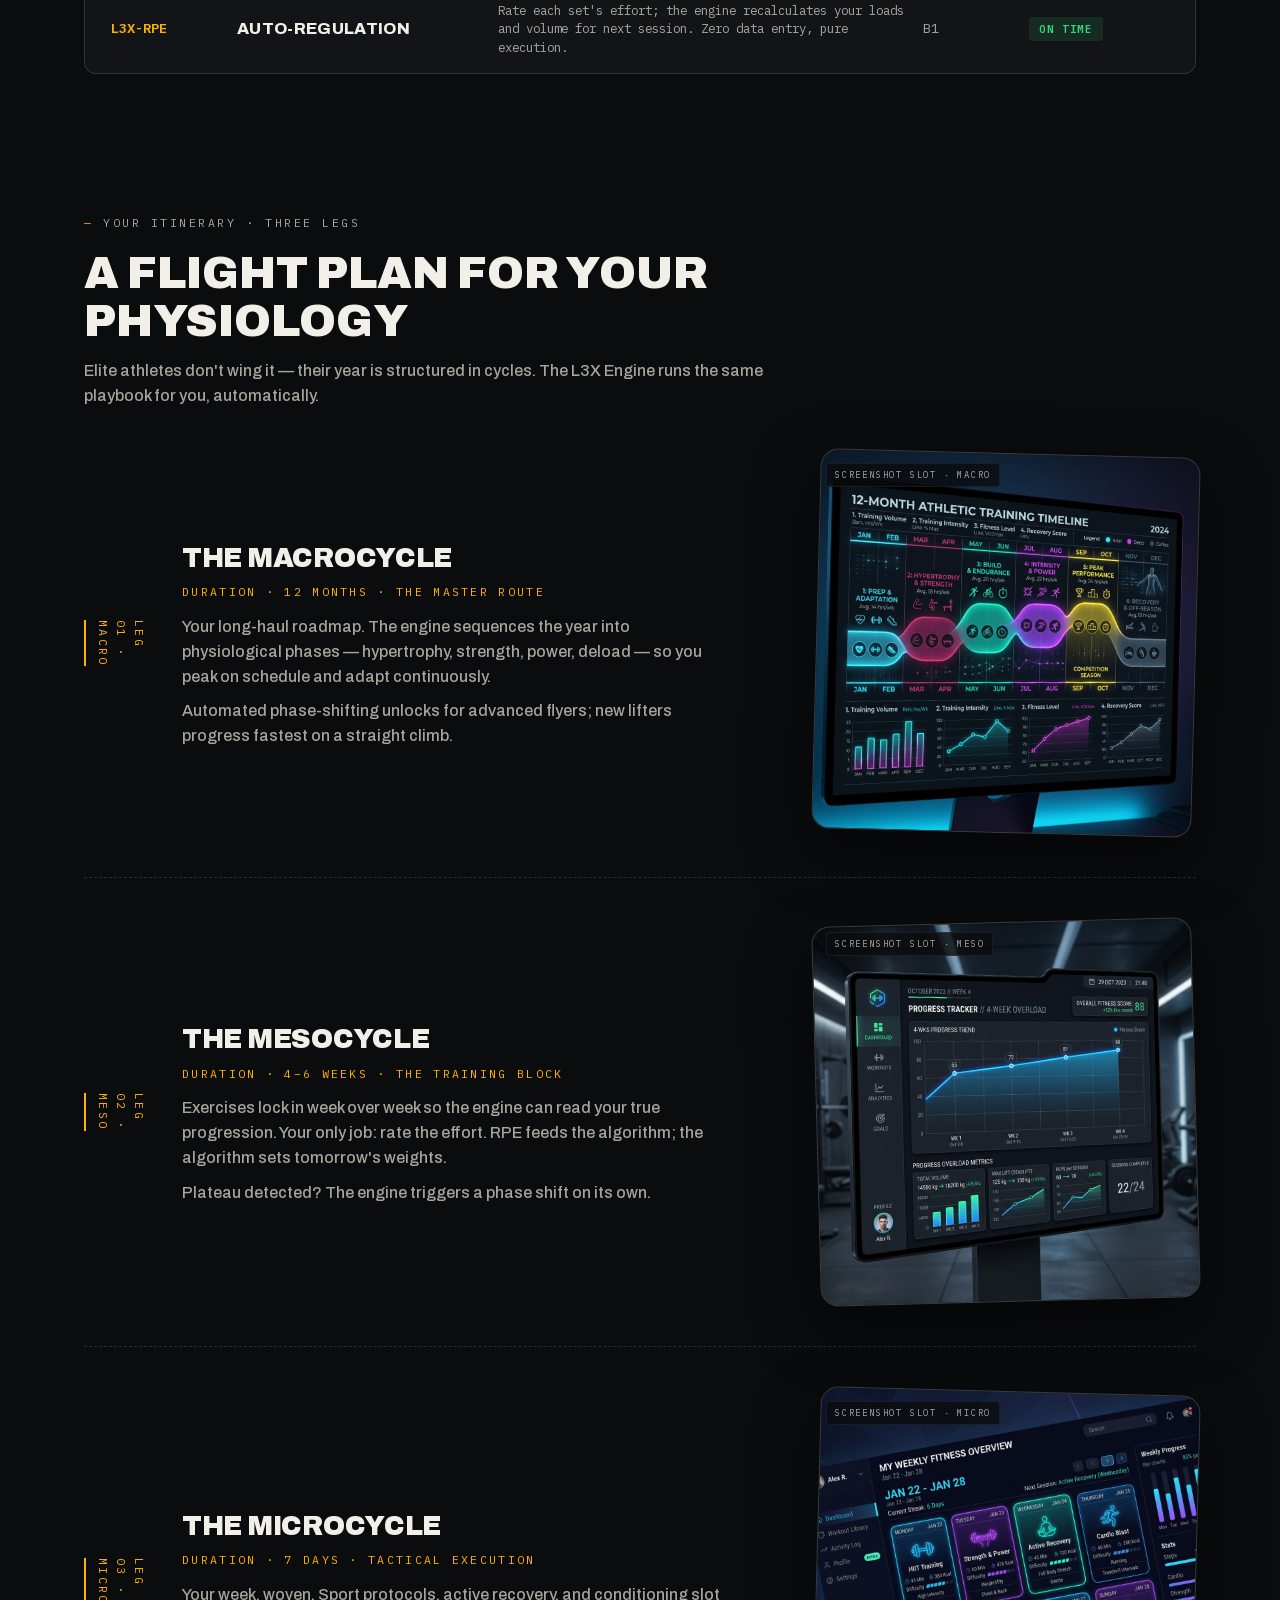
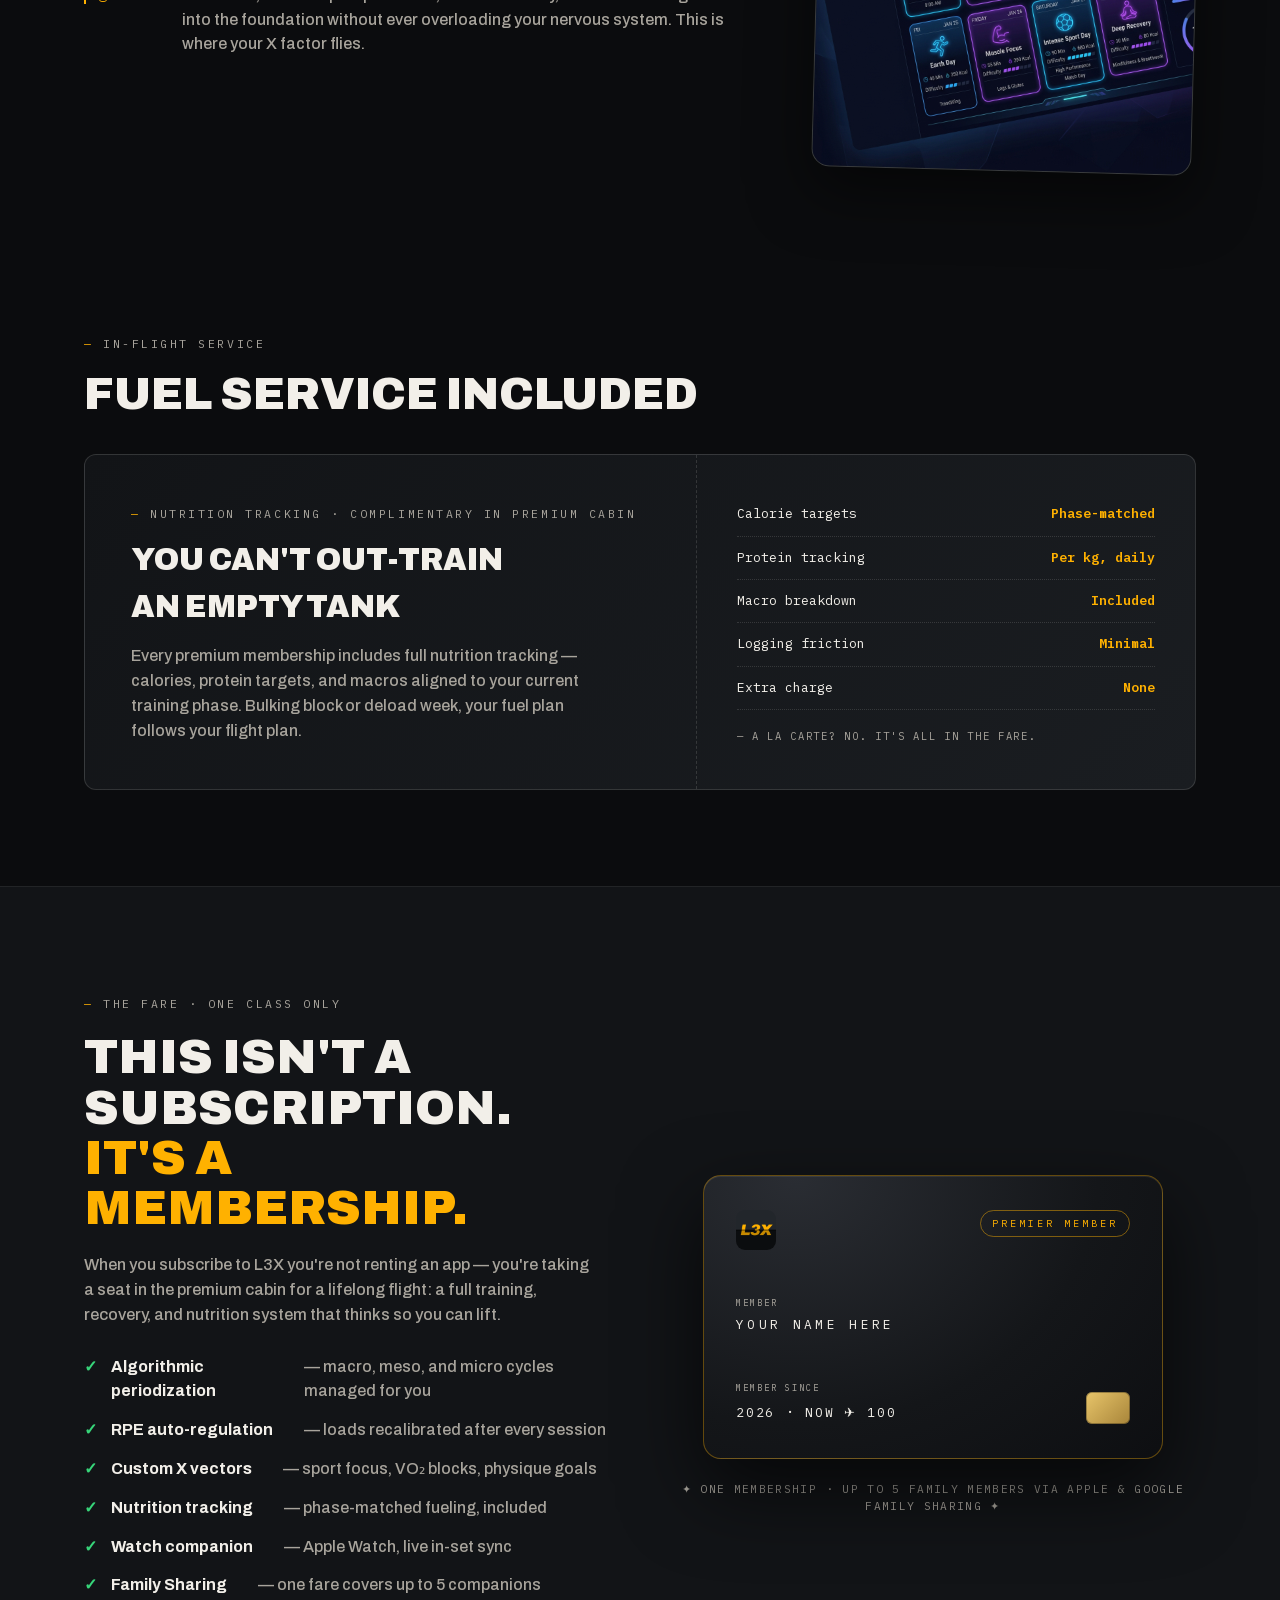
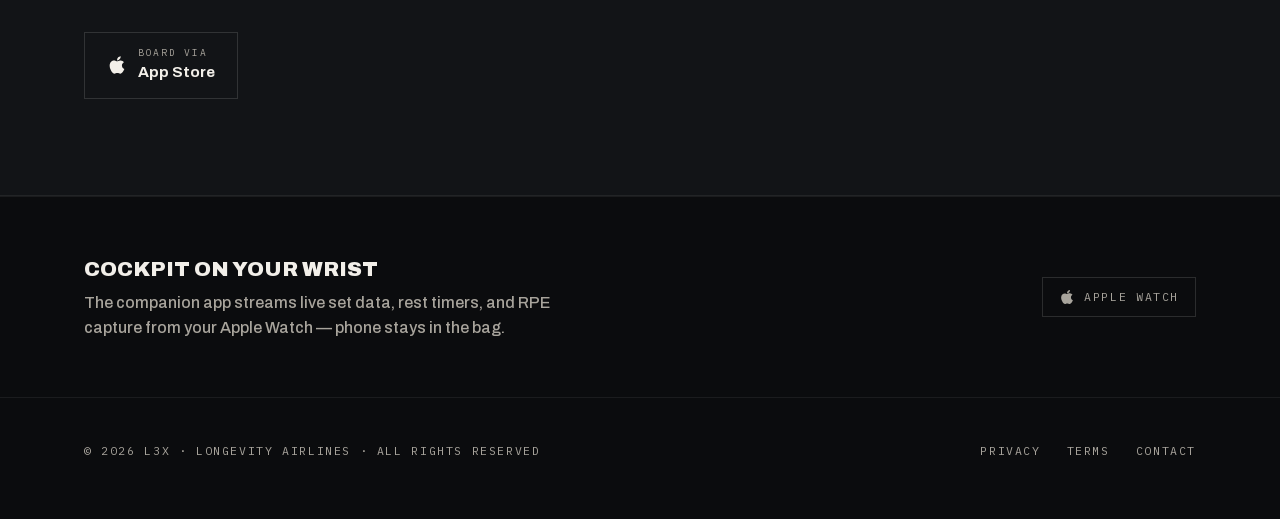
==== commit aeb55c17: "Nav: drop the duplicated L3X wordmark, size the icon up to 40px The top-left corner printed L3X twic" ====
--- a/index.html
+++ b/index.html
@@ -254,8 +254,8 @@
 <header class="nav">
   <div class="container nav-inner">
     <a href="/" class="brand">
-      <img src="assets/app_icon.png" alt="L3X logo">
-      L3X <span class="tag">Longevity Airlines</span>
+      <img src="assets/app_icon.png" alt="L3X">
+      <span class="tag">Longevity Airlines</span>
     </a>
     <nav class="nav-links">
       <a href="#departures">Departures</a>
--- a/css/site.css
+++ b/css/site.css
@@ -73,8 +73,10 @@
   background:rgba(11,12,14,.82);backdrop-filter:blur(14px);-webkit-backdrop-filter:blur(14px);
 }
 .nav-inner{display:flex;align-items:center;justify-content:space-between;height:64px}
-.brand{display:flex;align-items:center;gap:12px;font-weight:900;font-size:1.25rem;letter-spacing:.02em}
-.brand img{width:30px;height:30px;border-radius:7px}
+/* the icon IS the wordmark — it carries the L3X letters, so the nav does not
+   repeat them in text beside it */
+.brand{display:flex;align-items:center;gap:12px}
+.brand img{width:40px;height:40px;border-radius:9px}
 .brand .tag{font-family:var(--mono);font-weight:500;font-size:.62rem;letter-spacing:.28em;color:var(--bone-dim);border-left:1px solid var(--line);padding-left:12px;text-transform:uppercase}
 .nav-links{display:flex;align-items:center;gap:28px;font-family:var(--mono);font-size:.75rem;letter-spacing:.14em;text-transform:uppercase}
 .nav-links a{color:var(--bone-dim);transition:color .2s}
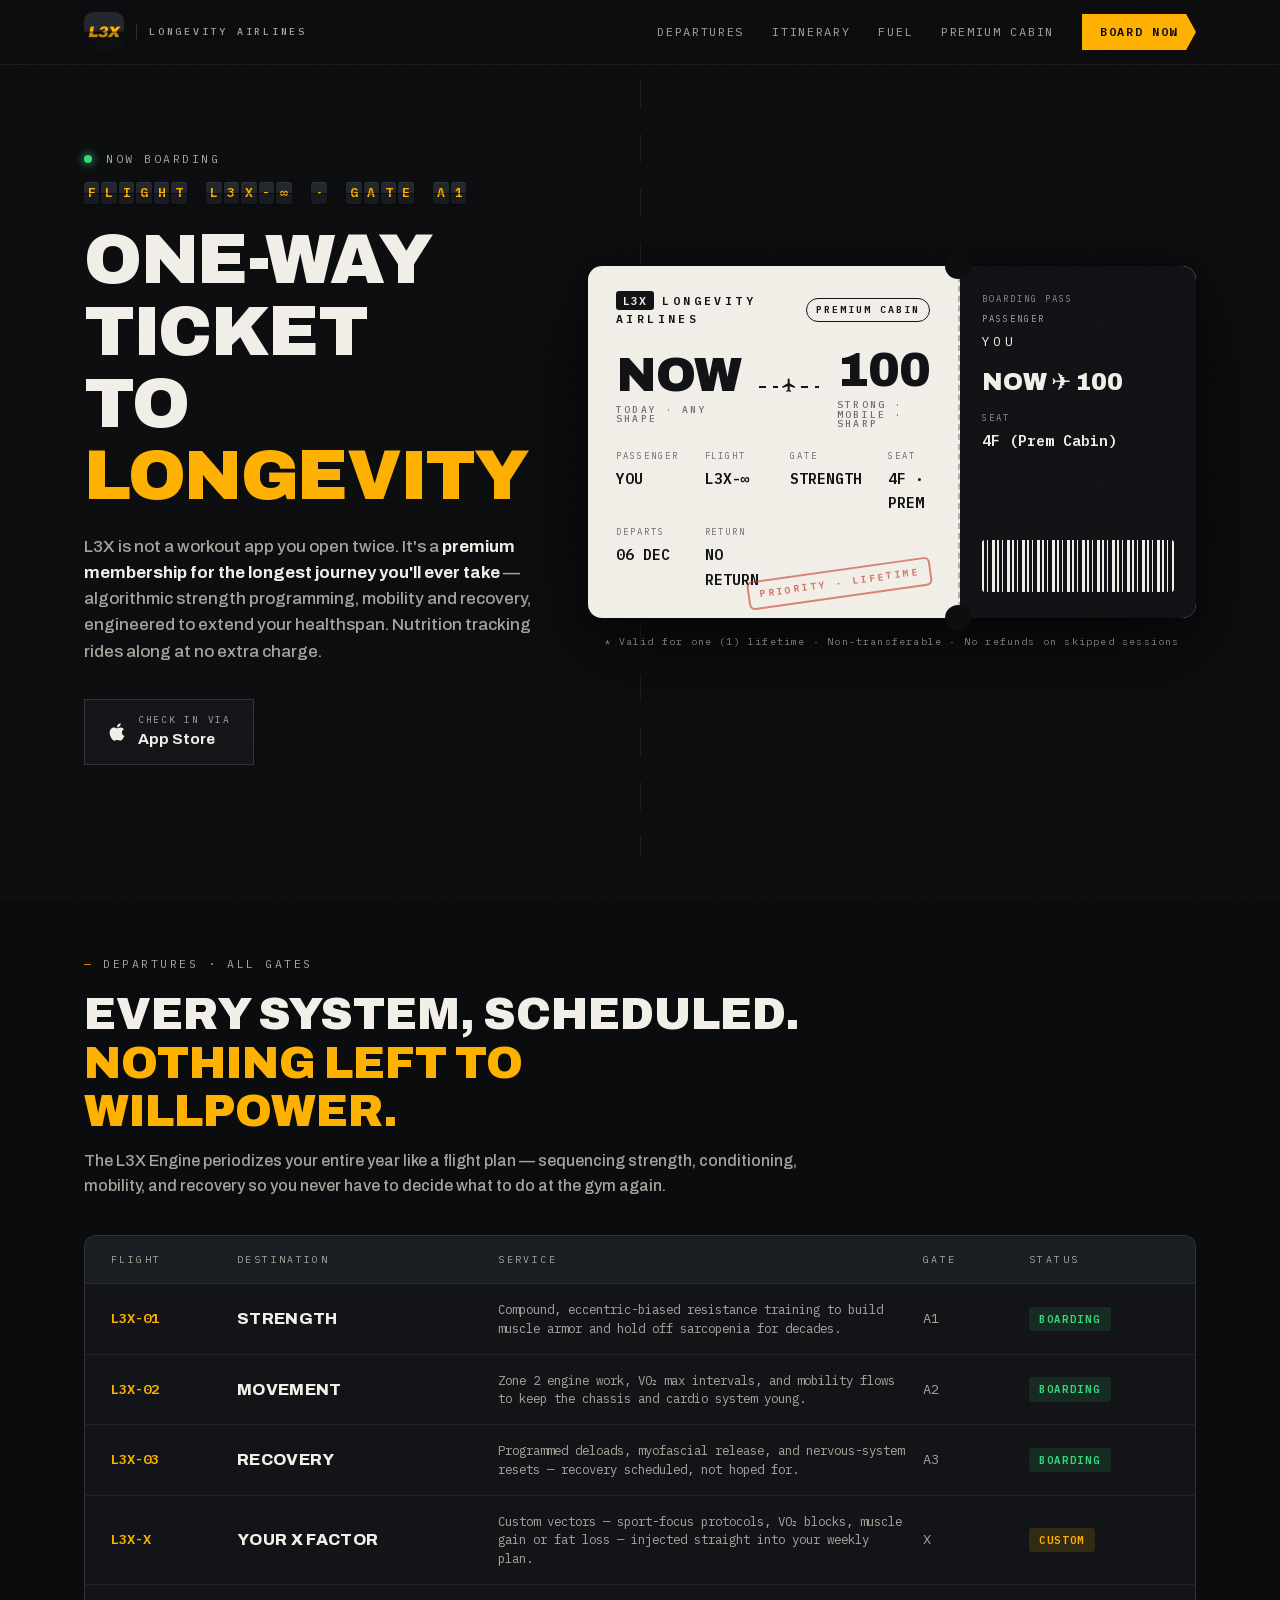
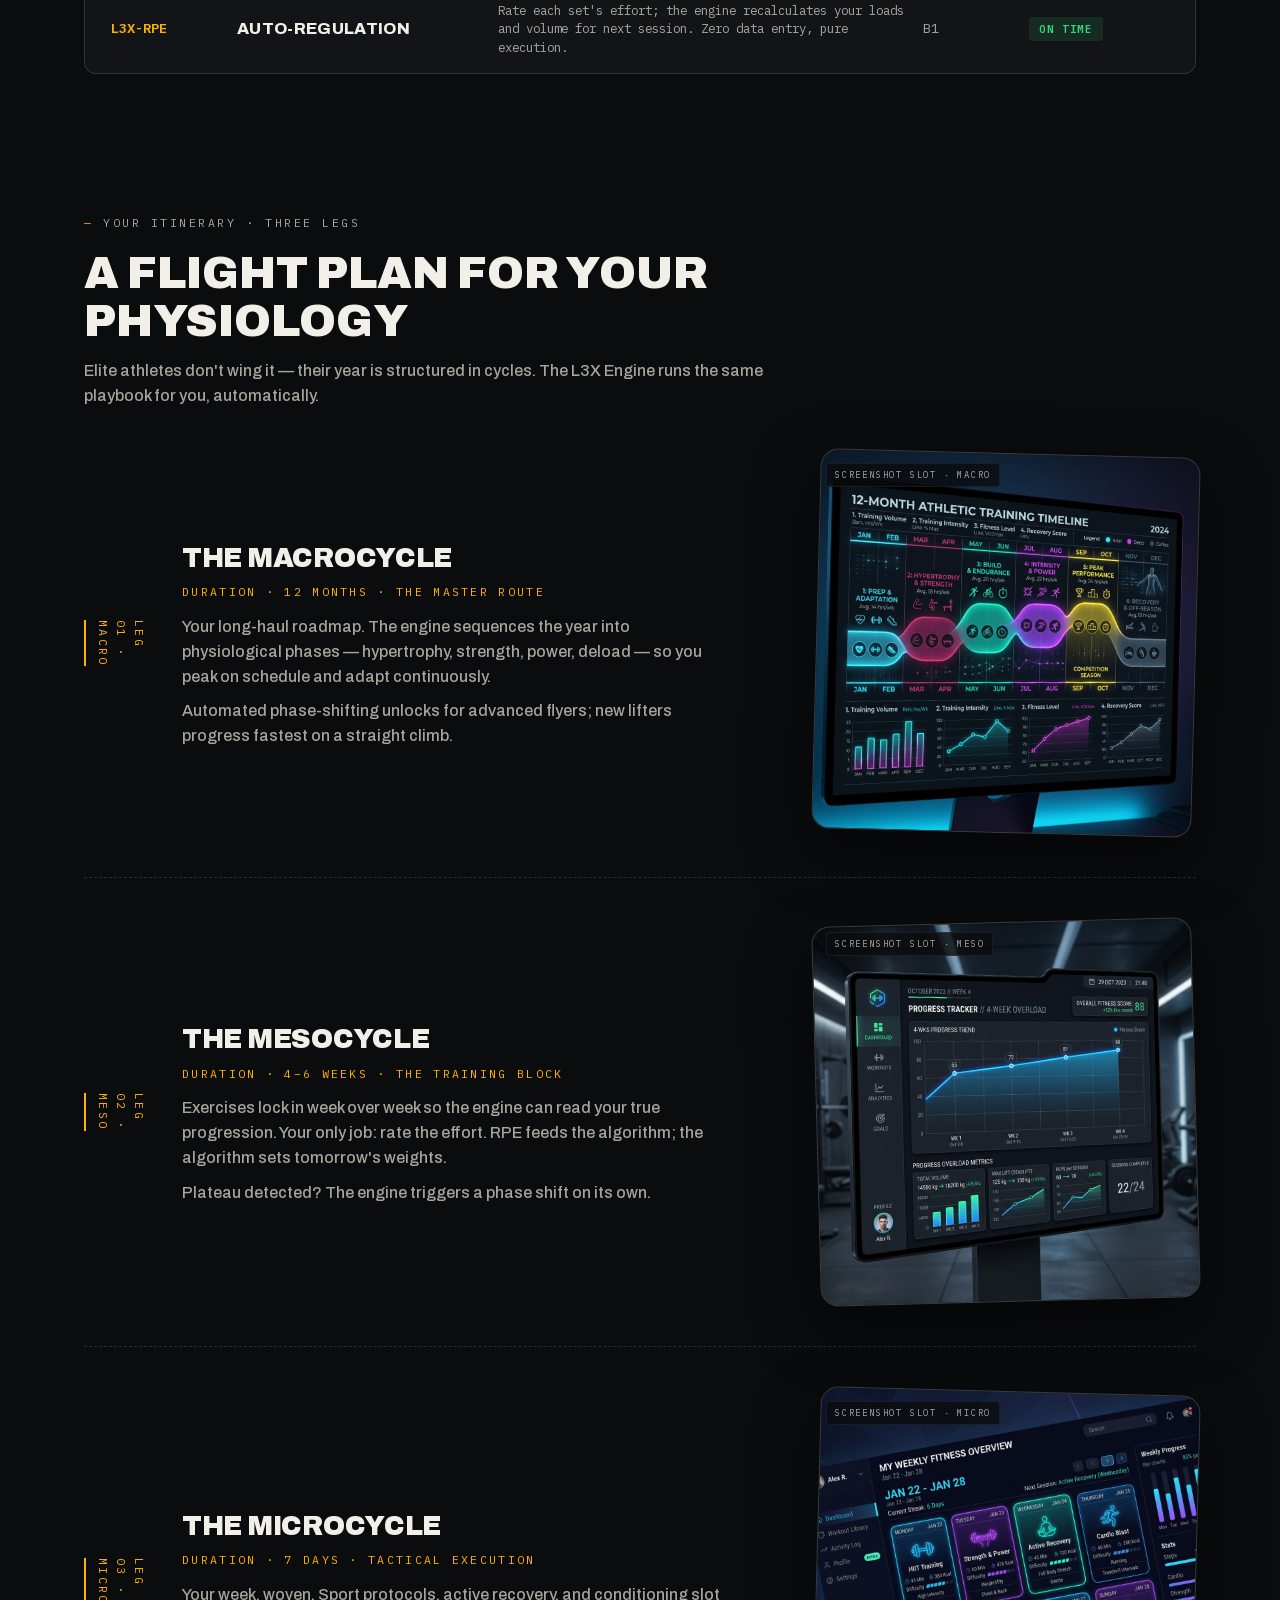
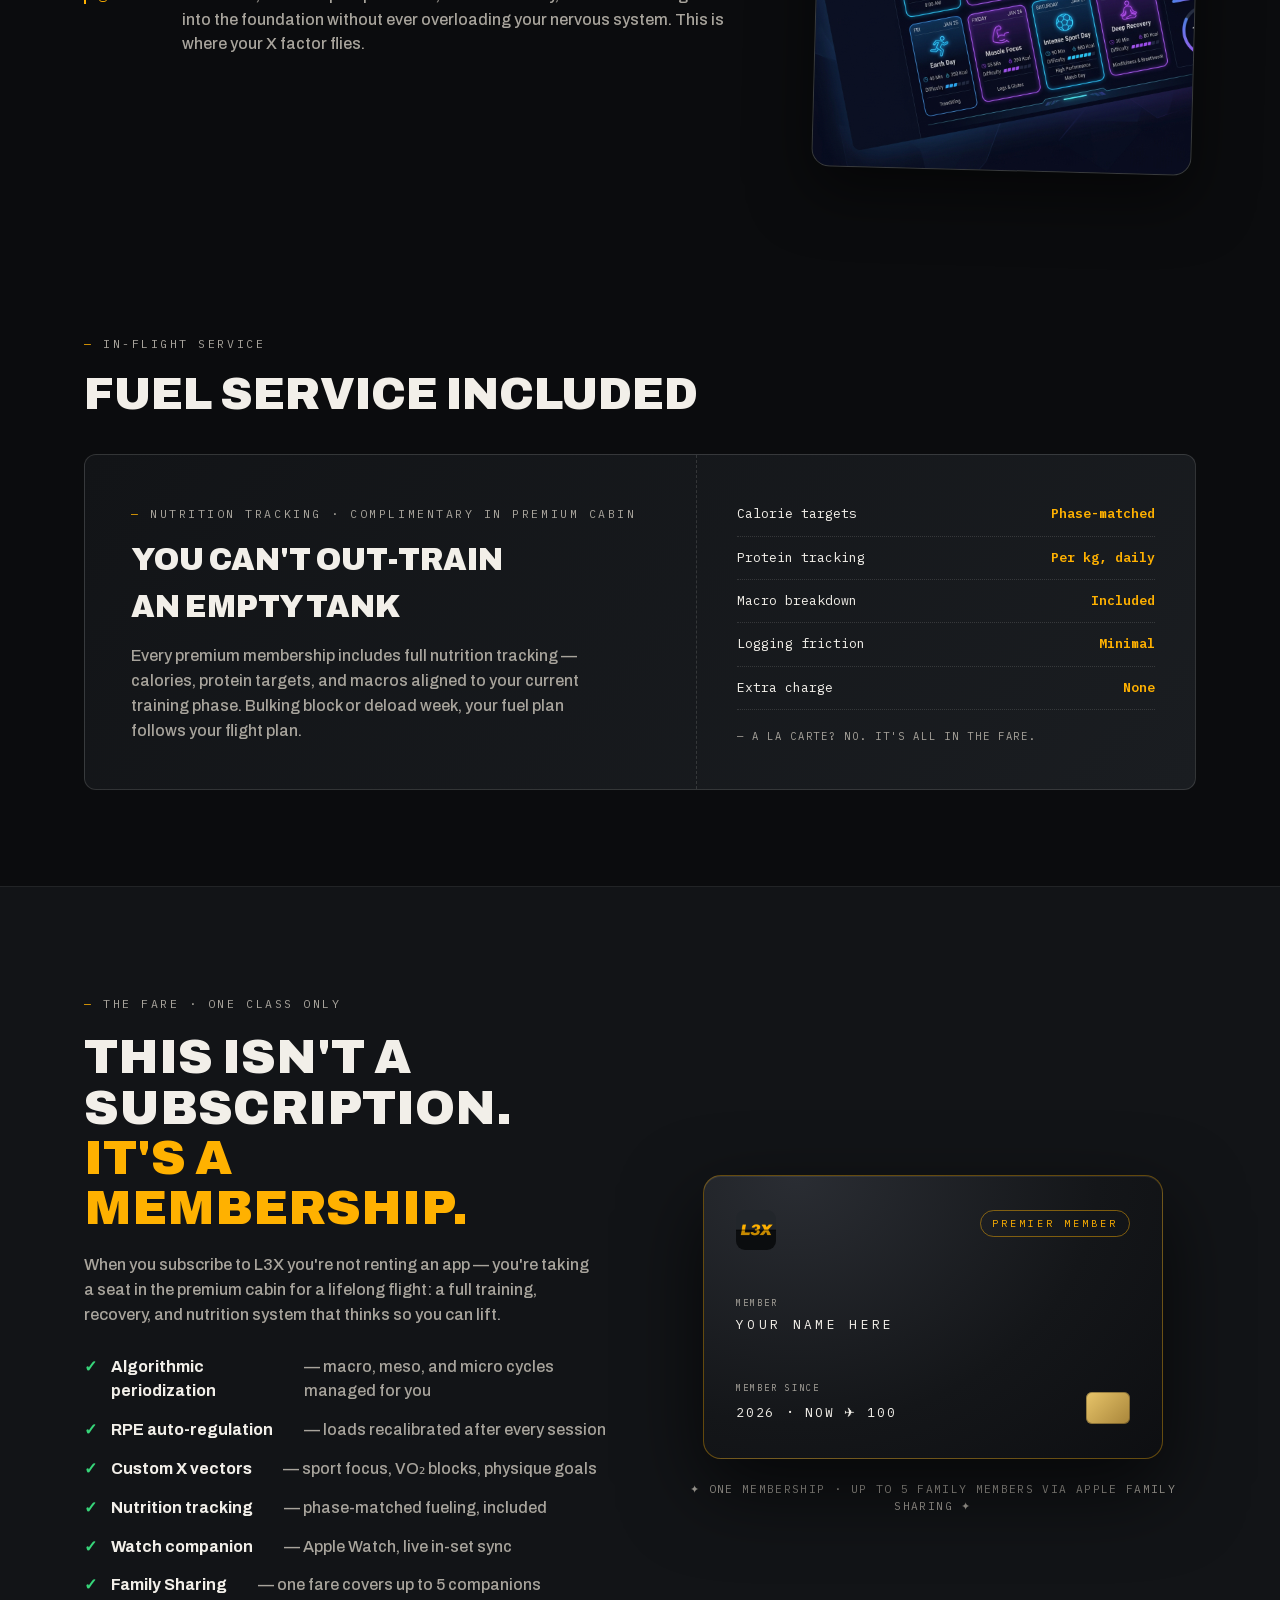
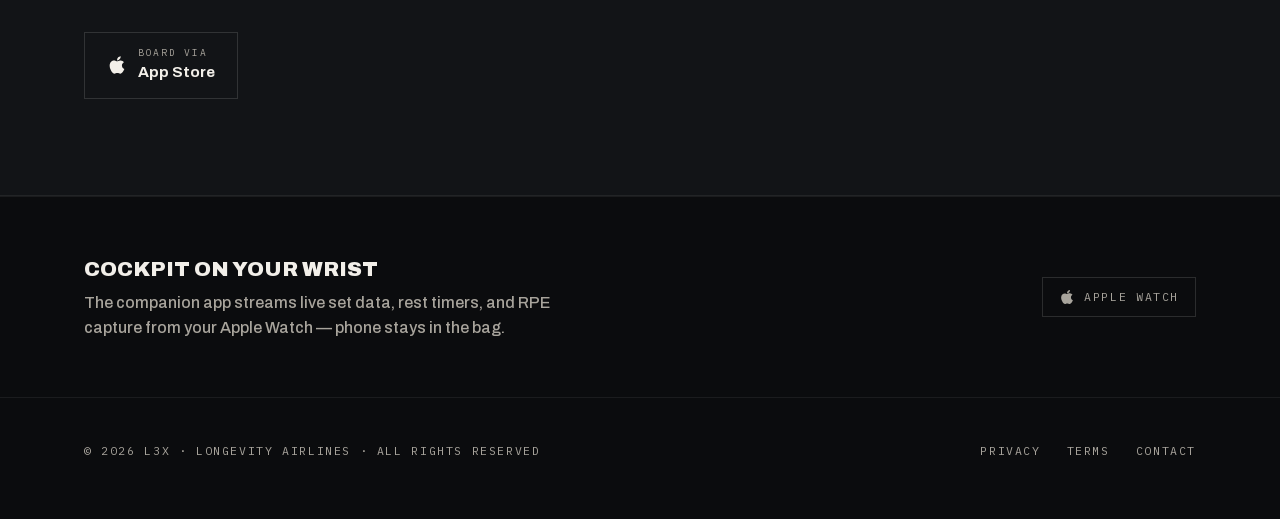
==== commit 56182f96: "The family note stops promising Google Family Sharing There is no Android build, so the sentence pro" ====
--- a/index.html
+++ b/index.html
@@ -279,7 +279,7 @@
       <h1>One-way ticket<br>to <span class="dest" id="flap-dest">Longevity</span></h1>
       <p class="sub">L3X is not a workout app you open twice. It's a <strong>premium membership for the longest journey you'll ever take</strong> — algorithmic strength programming, mobility and recovery, engineered to extend your healthspan. Nutrition tracking rides along at no extra charge.</p>
       <div class="stores">
-        <a href="#" class="store">
+        <a href="https://apps.apple.com/app/id6762300772" class="store">
           <svg viewBox="0 0 384 512" fill="currentColor"><path d="M318.7 268.7c-.2-36.7 16.4-64.4 50-84.8-18.8-26.9-47.2-41.7-84.7-44.6-35.5-2.8-74.3 20.7-88.5 20.7-15 0-49.4-19.7-76.4-19.7C63.3 141.2 4 184.8 4 273.5q0 39.3 14.4 81.2c12.8 36.7 59 126.7 107.2 125.2 25.2-.6 43-17.9 75.8-17.9 31.8 0 48.3 17.9 76.4 17.9 48.6-.7 90.4-82.5 102.6-119.3-65.2-30.7-61.7-90-61.7-91.9zm-56.6-164.2c27.3-32.4 24.8-61.9 24-72.5-24.1 1.4-52 16.4-67.9 34.9-17.5 19.8-27.8 44.3-25.6 71.9 26.1 2 49.9-11.4 69.5-34.3z"/></svg>
           <span><small>Check in via</small>App Store</span>
         </a>
@@ -470,7 +470,7 @@
           <li><b>Family Sharing</b>&nbsp;<span>— one fare covers up to 5 companions</span></li>
         </ul>
         <div class="stores" style="margin-top:0">
-          <a href="#" class="store">
+          <a href="https://apps.apple.com/app/id6762300772" class="store">
             <svg viewBox="0 0 384 512" fill="currentColor"><path d="M318.7 268.7c-.2-36.7 16.4-64.4 50-84.8-18.8-26.9-47.2-41.7-84.7-44.6-35.5-2.8-74.3 20.7-88.5 20.7-15 0-49.4-19.7-76.4-19.7C63.3 141.2 4 184.8 4 273.5q0 39.3 14.4 81.2c12.8 36.7 59 126.7 107.2 125.2 25.2-.6 43-17.9 75.8-17.9 31.8 0 48.3 17.9 76.4 17.9 48.6-.7 90.4-82.5 102.6-119.3-65.2-30.7-61.7-90-61.7-91.9zm-56.6-164.2c27.3-32.4 24.8-61.9 24-72.5-24.1 1.4-52 16.4-67.9 34.9-17.5 19.8-27.8 44.3-25.6 71.9 26.1 2 49.9-11.4 69.5-34.3z"/></svg>
             <span><small>Board via</small>App Store</span>
           </a>
@@ -488,7 +488,7 @@
             <div class="mc-chip"></div>
           </div>
         </div>
-        <div class="family-note">✦ One membership · Up to 5 family members via Apple &amp; Google Family Sharing ✦</div>
+        <div class="family-note">✦ One membership · Up to 5 family members via Apple Family Sharing ✦</div>
       </div>
     </div>
   </div>
